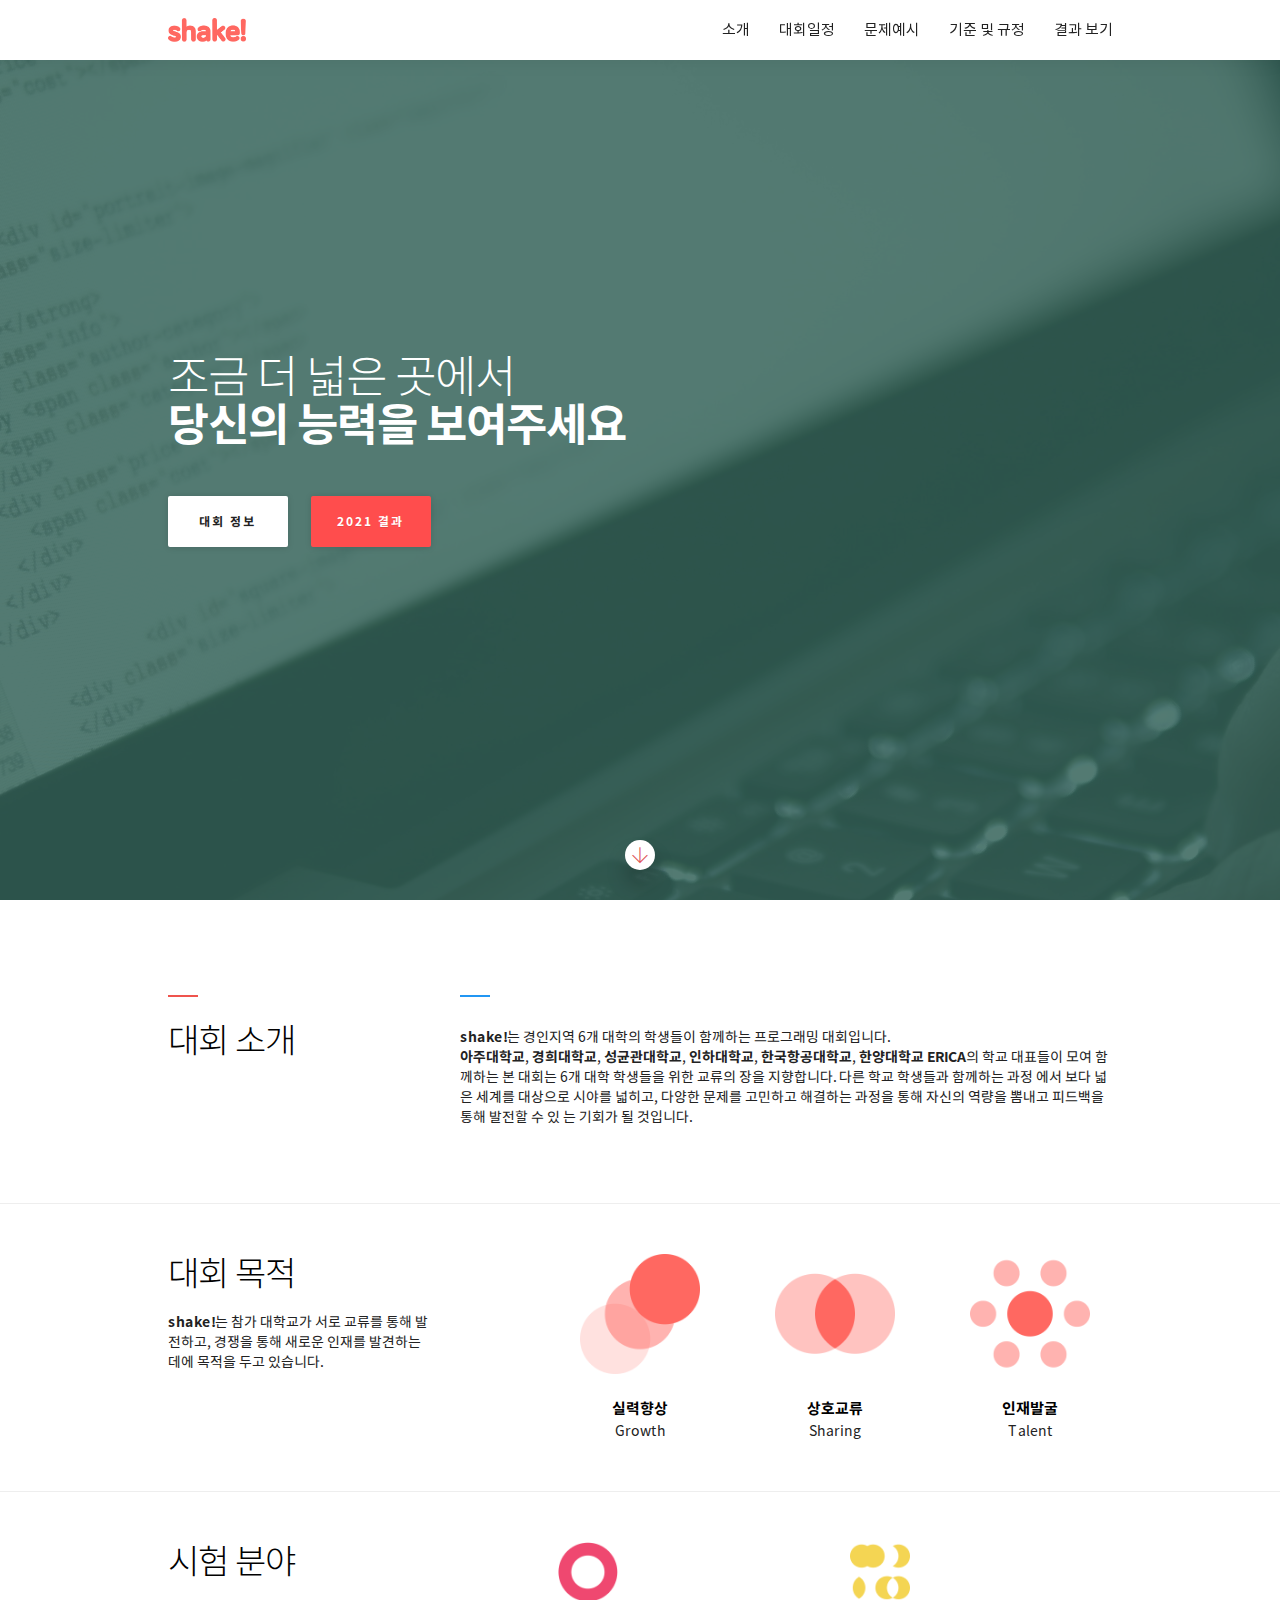
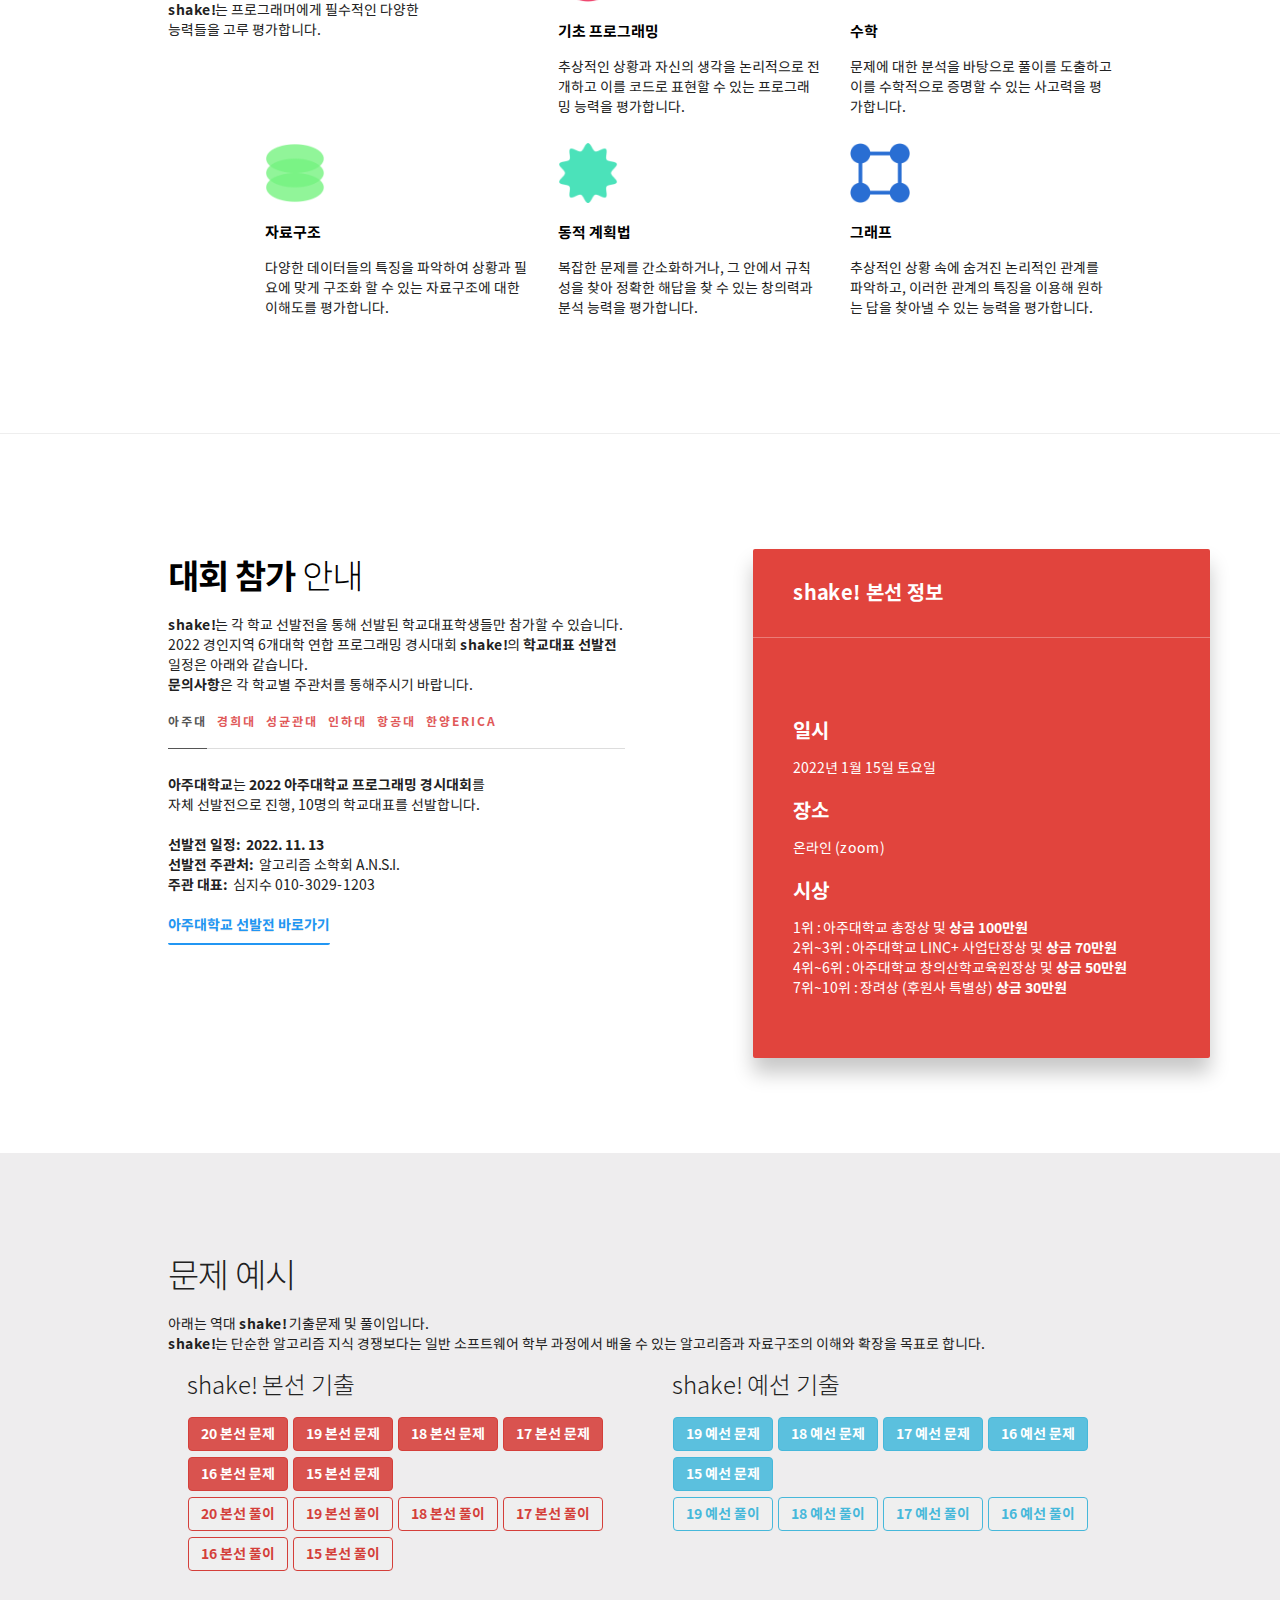
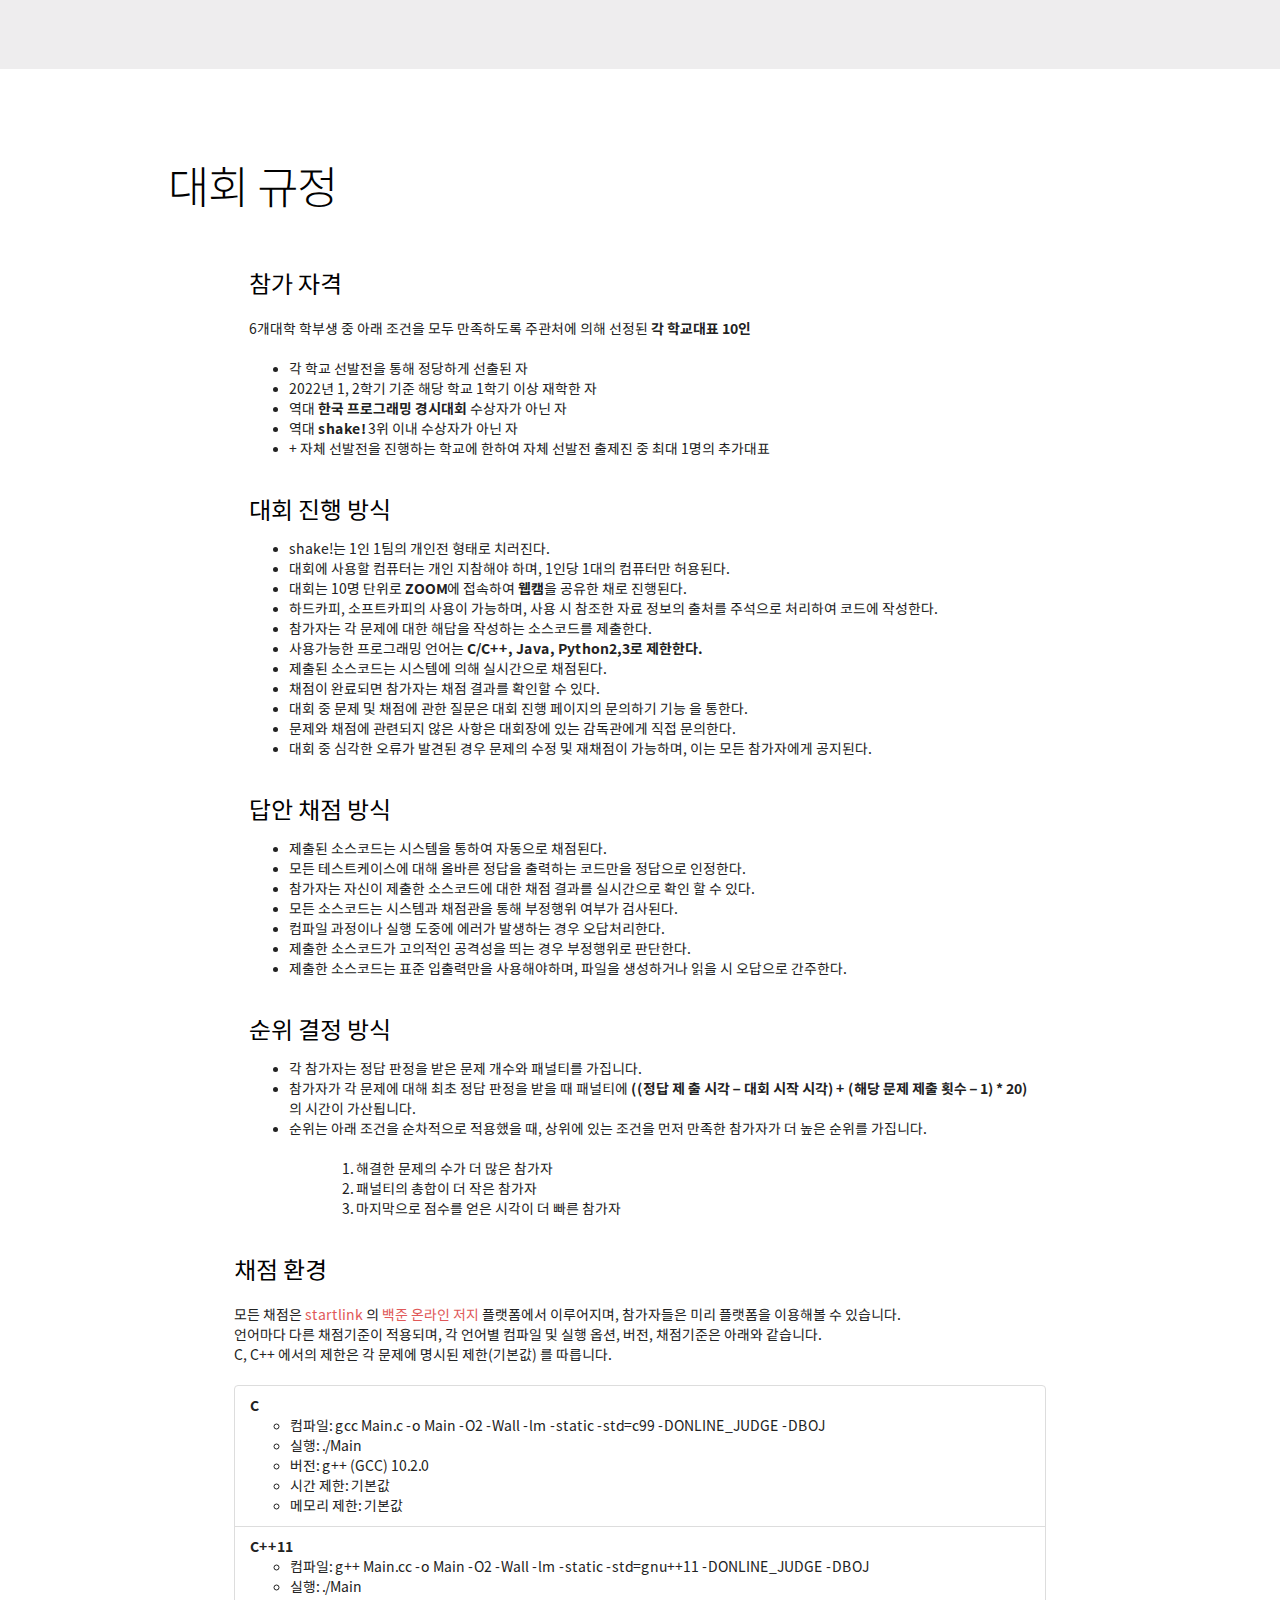
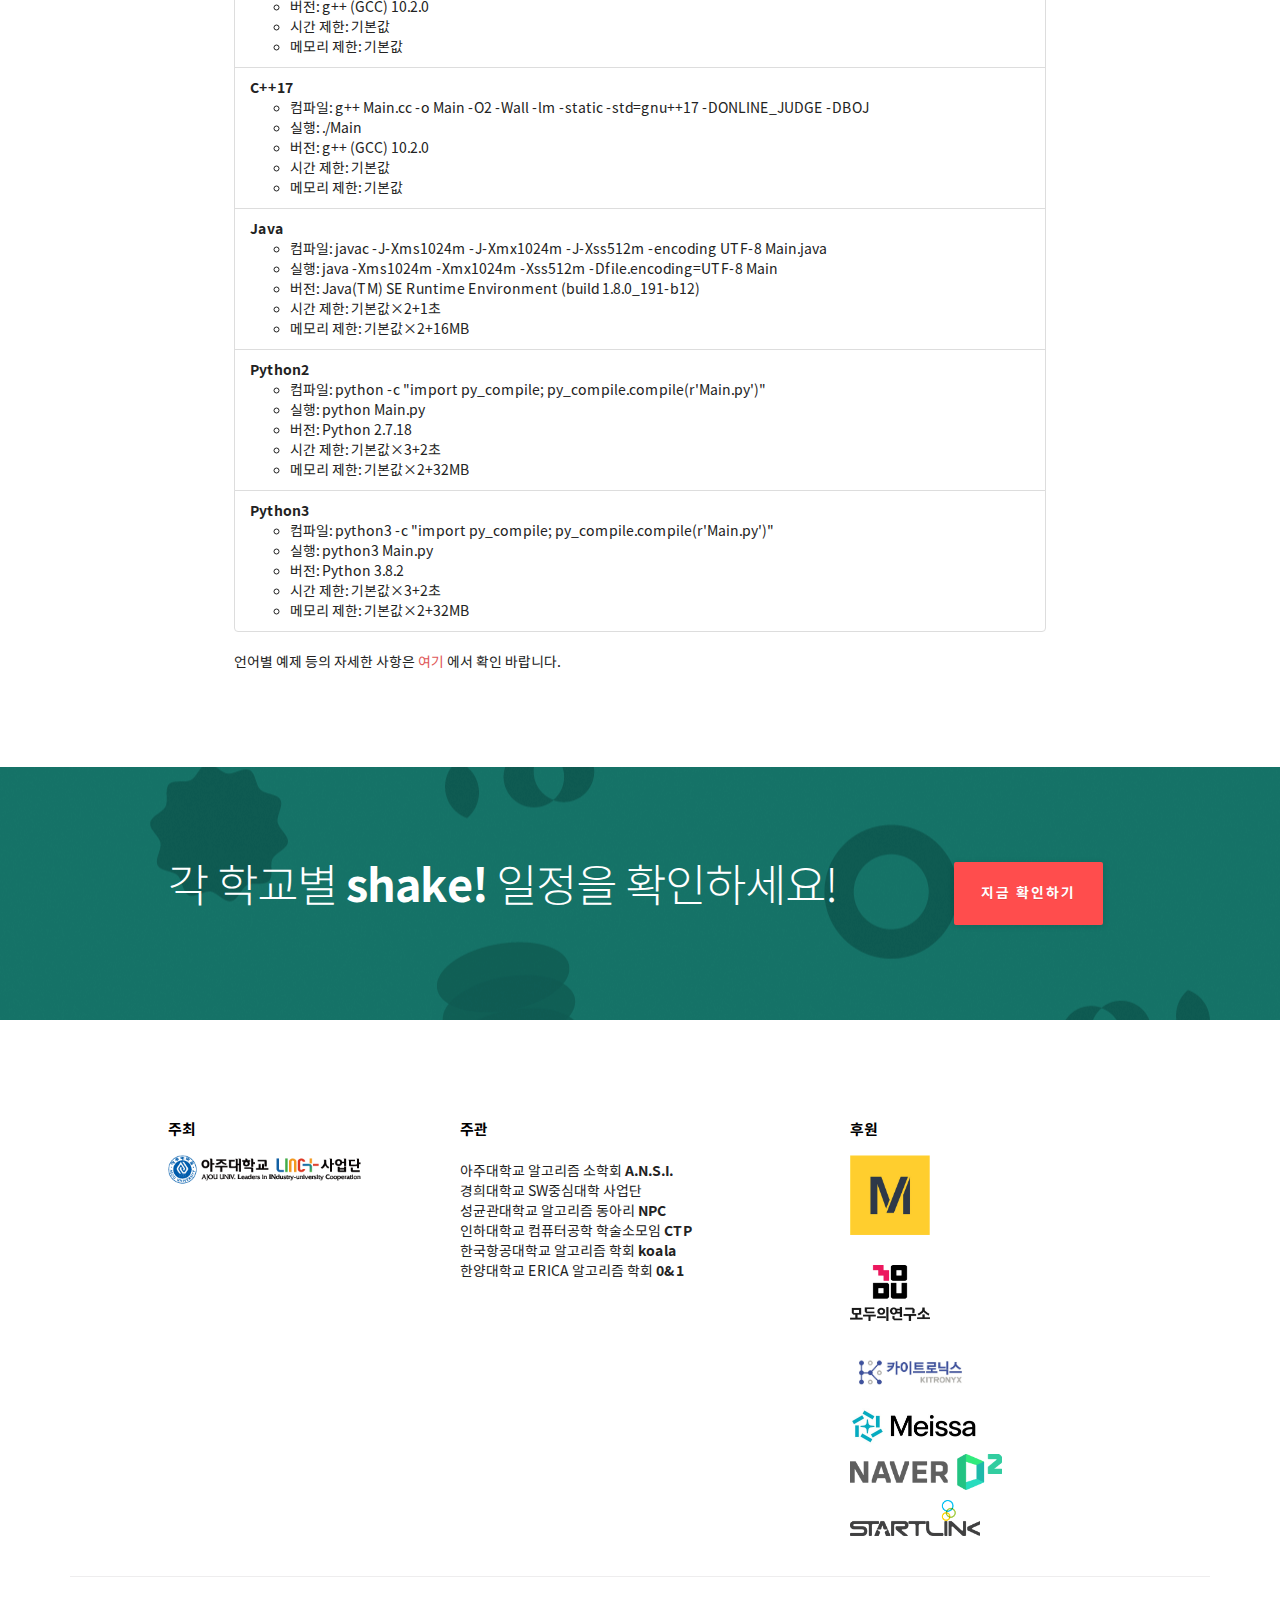
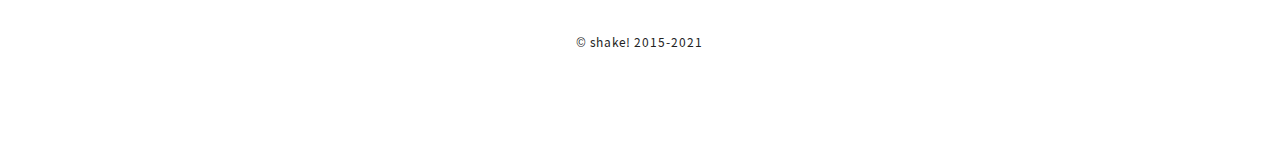
==== index.html @ c5d67911 "Updated" ====
<!--DOCTYPE html -->
<html>

<head>
    <!-- Meta, title, CSS, favicons, etc. -->
    <meta charset="utf-8">
    <meta name="viewport" content="width=device-width, initial-scale=1, maximum-scale=1, user-scalable=no">    
    <meta name="description" content="">
    <meta name="author" content="">

    <title>shake! 경인지역 6개대학 연합 프로그래밍 경시대회</title>

    <!-- Bootstr./static/ap core CSS -->
    <link href="./static/bootstrap/css/bootstrap.min.css" rel="stylesheet">

    <!-- Google Fonts -->
    <link href="https://fonts.googleapis.com/css?family=Roboto+Slab:400,100,300,700" rel="stylesheet" type="text/css">

    <!-- Icon Fonts -->
    <link href="./static/css/themify-icons.css" rel="stylesheet" type="text/css">

    <!-- Required CSS Files -->
    <link href="./static/css/animate.css" rel="stylesheet">
    <link href="./static/css/owl.carousel.css" rel="stylesheet">
    <link href="./static/css/style.css" rel="stylesheet">
    <!--[if lt IE 9]><script src="assets/js/ie8-responsive-file-warning.js"></script><![endif]-->

    <!-- HTML5 shim and Respond.js IE8 support of HTML5 elements and media queries -->
    <!--[if lt IE 9]>
          <script src="https://oss.maxcdn.com/libs/html5shiv/3.7.0/html5shiv.js"></script>
          <script src="https://oss.maxcdn.com/libs/respond.js/1.3.0/respond.min.js"></script>
        <![endif]-->

    <!-- Favicon -->
    <link rel="apple-touch-icon" sizes="57x57" href="./static/shake_Favicon.ico/apple-icon-57x57.png">
    <link rel="apple-touch-icon" sizes="60x60" href="./static/shake_Favicon.ico/apple-icon-60x60.png">
    <link rel="apple-touch-icon" sizes="72x72" href="./static/shake_Favicon.ico/apple-icon-72x72.png">
    <link rel="apple-touch-icon" sizes="76x76" href="./static/shake_Favicon.ico/apple-icon-76x76.png">
    <link rel="apple-touch-icon" sizes="114x114" href="./static/shake_Favicon.ico/apple-icon-114x114.png">
    <link rel="apple-touch-icon" sizes="120x120" href="./static/shake_Favicon.ico/apple-icon-120x120.png">
    <link rel="apple-touch-icon" sizes="144x144" href="./static/shake_Favicon.ico/apple-icon-144x144.png">
    <link rel="apple-touch-icon" sizes="152x152" href="./static/shake_Favicon.ico/apple-icon-152x152.png">
    <link rel="apple-touch-icon" sizes="180x180" href="./static/shake_Favicon.ico/apple-icon-180x180.png">
    <link rel="icon" type="image/png" sizes="192x192"  href="./static/shake_Favicon.ico/android-icon-192x192.png">
    <link rel="icon" type="image/png" sizes="32x32" href="./static/shake_Favicon.ico/favicon-32x32.png">
    <link rel="icon" type="image/png" sizes="96x96" href="./static/shake_Favicon.ico/favicon-96x96.png">
    <link rel="icon" type="image/png" sizes="16x16" href="./static/shake_Favicon.ico/favicon-16x16.png">
    <link rel="manifest" href="./static/shake_Favicon.ico/manifest.json">
    <meta name="msapplication-TileColor" content="#ffffff">
    <meta name="msapplication-TileImage" content="./static/shake_Favicon.ico/ms-icon-144x144.png">
    <meta name="theme-color" content="#ffffff"><link rel="shortcut icon" href="./static/shake_Favicon.ico/favicon.ico">

    <!-- Favicons -->

    <meta property="og:image" content="https://shake.codes/static/img/2020_og.jpg"/>
    <meta property="og:title" content="2021 경인지역 6개대학 연합 프로그래밍 경시대회 shake!"/>
    <meta property="og:url" content="https://shake.codes"/>
    <meta property="og:site_name" content="shake! 2021"/>
    <meta property="og:type" content="website"/>
    <meta property="og:description" content="아주대학교, 경희대학교, 성균관대학교, 인하대학교, 한국항공대학교, 한양대학교 ERICA의 학교 대표들이 모여 함께하는 교류의 장, 2021 shake!"/>

</head>

<body class="loaded">

    <div class="loader" style="opacity: 0; display: none;">
        <div class="animated rubberBand spinner"></div>
    </div>

    <!-- Layout Wrapper -->
    <div class="layout-wrapper page" id="page">

        <header id="header" class="section transparent white-header header active-section">
            <div class="container">
                <div class="row">
                    <div class="col-md-3 col-md-offset-1">
                        <div class="logo">
                            <a href="#videoback" title="">
                                <img src="./static/img/black-logo.png" class="black-logo standard-logo middle-content" alt="">
                                <img src="./static/img/white-logo.png" class="white-logo standard-logo middle-content" alt="">
                                <img src="./static/img/black-logo.png" class="black-logo retina-logo middle-content" alt="">
                                <img src="./static/img/white-logo.png" class="white-logo retina-logo middle-content" alt="">
                            </a>
                        </div>
                    </div>
                    <!-- /.col-->
                    <div class="col-md-7 menu-col text-right">
                        <div class="menu">
                            <ul class="list-inline">
                                <li><a href="#about">소개</a>
                                </li>
                                <li><a href="#apply">대회일정</a>
                                </li>
                                <li><a href="#example">문제예시</a>
                                </li>
                                <li><a href="#rule">기준 및 규정</a>
                                </li>
                                <li><a href="./results/2020/index.html">결과 보기</a>
                                </li>
                            </ul>
                        </div>
                    </div>
                    <!-- /.col-->
                    <div class="header-line">
                        <div class="line"></div>
                        <!--/.line-->
                    </div>
                    <!-- /.header-line -->
                    <div class="menu-toggle">
                        <i class="ti-menu"></i>
                    </div>
                </div>
            </div>
            <!-- /.container -->
        </header>
        <!-- /header -->
        <div id="videoback" style="position:absolute; height:100%; width:100%; opacity:0.5;"></div>
        <section class="big-hero section background-wrapper with-overlay black-overlay active-section" style="height:100%; background-color:rgba(35,230, 190,0.4); outline-offset: -3px;">
            <div class="container middle-content">
                <div class="row hidden-xs">
                    <div class="col-md-8 col-md-offset-1">
                        <div class="element">
                            <h1 class="lighter">조금 더 넓은 곳에서<br>
                            <strong>당신의 능력을 보여주세요</strong></h1>
                            
                            <div class="space"></div>
                            <p>
<!--                                 <a class="btn btn-punch btn-white hover-primary hover-colors btn-md" href="#apply" role="button">본선일정 안내</a>  -->
                                <a class="btn btn-punch btn-white hover-primary hover-colors btn-md" href="#about" role="button">대회 정보</a>
                                <a class="btn btn-punch btn-primary btn-md btn-darker" href="./results/2021/index.html" role="button">2021 결과</a>
                            </p>
                        </div>
                    </div>
                </div>
                <div class="row visible-xs text-center">
                    <h2 class="lighter">조금 더 넓은 곳에서<br>
                    <strong>당신의 능력을 보여주세요</strong></h2>
                    <div class="space"></div>
                        <p><a class="btn btn-punch btn-white hover-primary hover-colors btn-sm" href="#apply" role="button">본선일정 안내</a> <a class="btn btn-punch btn-primary btn-sm btn-darker" href="#about" role="button">더 보기</a>
                        </p>
                </div>
            </div>
            
            <a href="#about" title="" class="scroll-down"><i class="fa animated infinite bounce ti-arrow-down"></i></a>

        </section>
        <!-- /.section -->
        <section id="about" class="section active-section" style="outline-offset: -3px;">
            <div class="container">
                <div class="row">
                    <div class="col-md-3 col-md-offset-1">
                        <div class="heading-line big color-danger"></div>
                        <h2 class="lighter">대회 소개</h2>
                    </div>
                    <div class="col-md-7">
                        <div class="heading-line color-info big"></div>
                        <p>
                             <strong>shake!</strong>는 경인지역 6개 대학의 학생들이 함께하는 프로그래밍 대회입니다.</br>
                             <strong>아주대학교</strong>, <strong>경희대학교</strong>, <strong>성균관대학교</strong>, <strong>인하대학교</strong>, <strong>한국항공대학교</strong>, <strong>한양대학교 ERICA</strong>의 학교 대표들이 모여 함께하는 본 대회는 6개 대학 학생들을 위한 교류의 장을 지향합니다. 다른 학교 학생들과 함께하는 과정 에서 보다 넓은 세계를 대상으로 시야를 넓히고, 다양한 문제를 고민하고 해결하는 과정을 통해 자신의 역량을 뽐내고 피드백을 통해 발전할 수 있 는 기회가 될 것입니다.
                        </p>
                        <p>
                        
                        </p>
                    </div>
                    <!-- /.col -->
                </div>
                <!-- /.row -->
            </div>
            <!-- /.container -->
            <div class="space"></div>
            <hr>
            <div class="space"></div>
            <div class="container">
                <div class="row">
                    <div class="col-md-3 col-md-offset-1">
                        <h2 class="lighter no-padding-top">대회 목적</h2>
                        <p><strong>shake!</strong>는 참가 대학교가 서로 교류를 통해 발전하고, 경쟁을 통해 새로운 인재를 발견하는 데에 목적을 두고 있습니다.</p>
                    </div>
                    <div class="col-md-1"></div>
                    <!--/.col-->
                    <div class="col-md-2 text-center text-default">
                        <img src="./static/img/icon-goal-growth.png" class="goal">
                        <h5>실력향상</h5>Growth
                    </div>
                    <!--/.col-->
                    <div class="col-md-2 text-center text-default">
                        <img src="./static/img/icon-goal-sharing.png" class="goal">
                        <h5>상호교류</h5>Sharing
                    </div>
                    <!--/.col-->
                    <div class="col-md-2 text-center text-default">
                        <img src="./static/img/icon-goal-talent.png" class="goal">
                        <h5>인재발굴</h5>Talent
                    </div>
                    <!--/.col-->
                </div>
                <!-- /.row -->
            </div>
            <!-- /.container -->
            <div class="space"></div>
            <hr>
            <div class="space"></div>
            <div class="container">
                <div class="row">
                    <div class="col-md-3 col-md-offset-1">
                        <h2 class="lighter no-padding-top">시험 분야</h2>
                        <p><strong>shake!</strong>는 프로그래머에게 필수적인 다양한 능력들을 고루 평가합니다.</p>
                    </div>
                    <div class="col-md-1"></div>
                    <!--/.col-->
                    <div class="col-md-3">
                        <img src="./static/img/icon-category-basic.png" class="category">
                        <h5>기초 프로그래밍</h5>
                        <p class="no-padding-top">
                            추상적인 상황과 자신의 생각을 논리적으로 전개하고 이를 코드로 표현할 수 있는 프로그래밍 능력을 평가합니다.
                        </p>
                    </div>
                    <!--/.col-->
                    <div class="col-md-3">
                        <img src="./static/img/icon-category-math.png" class="category">
                        <h5>수학</h5>
                        <p class="no-padding-top">
                            문제에 대한 분석을 바탕으로 풀이를 도출하고 이를 수학적으로 증명할 수 있는 사고력을 평가합니다.
                        </p>
                    </div>
                    <!--/.col-->
                </div>
                <p></p>
                <div class="row">
                    <div class="col-md-1"></div>
                    <div class="col-md-3 col-md-offset-1">
                        <img src="./static/img/icon-category-datastructure.png" class="category">
                        <h5>자료구조</h5>
                        <p class="no-padding-top">
                            다양한 데이터들의 특징을 파악하여 상황과 필요에 맞게 구조화 할 수 있는 자료구조에 대한 이해도를 평가합니다.
                        </p>
                    </div>
                    <!--/.col-->
                    <div class="col-md-3">
                        <img src="./static/img/icon-category-dynamic.png" class="category">
                        <h5>동적 계획법</h5>
                        <p class="no-padding-top">
                            복잡한 문제를 간소화하거나, 그 안에서 규칙성을 찾아 정확한 해답을 찾 수 있는 창의력과 분석 능력을 평가합니다.
                        </p>
                    </div>
                    <!--/.col-->
                    <div class="col-md-3">
                        <img src="./static/img/icon-category-graph.png" class="category">
                        <h5>그래프</h5>
                        <p class="no-padding-top">
                            추상적인 상황 속에 숨겨진 논리적인 관계를 파악하고, 이러한 관계의 특징을 이용해 원하는 답을 찾아낼 수 있는 능력을 평가합니다.
                        </p>
                    </div>
                </div>
            </div>
        </section>
        <!-- /.section -->
        <hr>
        <section id="apply" class="section active-section">
            <div class="container">
                <div class="row">
                    <div class="col-md-5 col-md-offset-1">
                        <div>
                            <h2 class="lighter"><strong>대회 참가</strong> 안내</h2>
                            <p>
                                <strong>shake!</strong>는 각 학교 선발전을 통해 선발된 학교대표학생들만 참가할 수 있습니다.
                                2022 경인지역 6개대학 연합 프로그래밍 경시대회 <strong>shake!</strong>의 <strong>학교대표 선발전</strong> 일정은 아래와 같습니다.
                                <br><strong>문의사항</strong>은 각 학교별 주관처를 통해주시기 바랍니다.
                            </p>
                        </div>
                         <div role="tabpanel" class="tabs">

                            <ul class="nav nav-tabs" role="tablist">
                                <li role="presentation" class="active"><a href="#pre_ajou" aria-controls="pre_ajou" role="tab" data-toggle="tab" aria-expanded="true">아주대</a>
                                </li>
                                <li role="presentation" class=""><a href="#pre_khee" aria-controls="pre_khee" role="tab" data-toggle="tab" aria-expanded="false" onclick="return false;" >경희대</a>
                                </li>
                                <li role="presentation" class=""><a href="#pre_skku" aria-controls="pre_skku" role="tab" data-toggle="tab" aria-expanded="false">성균관대</a>
                                </li>
                                <li role="presentation" class=""><a href="#pre_inha" aria-controls="pre_inha" role="tab" data-toggle="tab" aria-expanded="false">인하대</a>
                                </li>
                                <li role="presentation" class=""><a href="#pre_krar" aria-controls="pre_krar" role="tab" data-toggle="tab" aria-expanded="false">항공대</a>
                                </li>
                                <li role="presentation" class=""><a href="#pre_hyer" aria-controls="pre_hyer" role="tab" data-toggle="tab" aria-expanded="false">한양ERICA</a>
                                </li>
                            </ul>

                            <div class="tab-content">
                                <div role="tabpanel" class="tab-pane active" id="pre_ajou">
                                    <p><strong>아주대학교</strong>는 <strong>2022 아주대학교 프로그래밍 경시대회</strong>를
                                        <br> 자체 선발전으로 진행, 10명의 학교대표를 선발합니다.
                                        <br>
                                        <br> <strong>선발전 일정:</strong>&nbsp;&nbsp;<strong>2022. 11. 13</strong>
                                        <br> <strong>선발전 주관처:</strong>&nbsp;&nbsp;알고리즘 소학회 A.N.S.I.
                                        <br> <strong>주관 대표:</strong>&nbsp;&nbsp;심지수 010-3029-1203</p>
                                    <a href="/apc" title="" class="btn btn-punch btn-info btn-link" target="_blank">아주대학교 선발전 바로가기</a>
                                </div>
                                <div role="tabpanel" class="tab-pane" id="pre_khee">
                                    <p><strong>경희대학교</strong>는 <strong>2021 경희대학교 봄 프로그래밍 경시대회</strong>를
                                        <br> 자체 선발전으로 진행, 10명의 학교대표를 선발합니다.
                                        <br>
                                        <br> <strong>선발전 일정:</strong>&nbsp;&nbsp;<strong>2021. 05. 15</strong>
                                        <br> <strong>선발전 주관처:</strong>&nbsp;&nbsp;경희대학교 SW 중심대학 사업단
                                        <br> <strong>주관 대표:</strong> 박민재 010-2351-7847&nbsp;&nbsp; </p>
                                    <!-- <a href="http://swedu.khu.ac.kr/board5/bbs/board.php?bo_table=06_01&wr_id=1218" title="" class="btn btn-punch btn-info btn-link" target="_blank">대회가 종료되었습니다</a> -->
                                </div>
                                <div role="tabpanel" class="tab-pane" id="pre_skku">
                                    <p><strong>성균관대학교</strong>는 <strong>2022 shake! 성균관대학교 선발전</strong>을 통해 10명의 학교대표를 선발합니다.
                                        <br>
                                        <br> <strong>선발전 일정:</strong>&nbsp;&nbsp;<strong>2022. 11. 13</strong>
                                        <br> <strong>선발전 주관처:</strong>&nbsp;&nbsp;알고리즘 동아리 NPC
                                        <br> <strong>주관 대표:</strong>&nbsp;&nbsp;안우솔 010-4261-0125</p>
                                    <!-- <a href="" title="" class="btn btn-punch btn-info btn-link" target="_blank">대회 신청이 마감되었습니다.</a> -->
                                </div>
                                <div role="tabpanel" class="tab-pane" id="pre_inha">
                                    <p><strong>인하대학교</strong>는 <strong>2021 인하대학교 프로그래밍 경시대회 IUPC</strong>를
                                        <br> 자체 선발전으로 진행, 9명의 학교대표를 선발합니다.
                                        <br> 2명의 선발전 출제진이 추가 학교대표로 선발됩니다.
                                        <br>
                                        <br> <strong>선발전 일정:</strong>&nbsp;&nbsp;<strong>2021. 10. 02</strong>
                                        <br> <strong>선발전 주관처:</strong>&nbsp;&nbsp;인하대학교 컴퓨터공학 학술소모임 CTP
                                        <br> <strong>주관 대표:</strong>&nbsp;&nbsp;주도현 010-5092-3475</p>
                                    <a href="https://forms.gle/ocgc83HFGwSo3Z126" title="" class="btn btn-punch btn-info btn-link" target="_blank">인하대학교 선발전 바로가기</a>
                                </div>
                                <div role="tabpanel" class="tab-pane" id="pre_hyer">
                                    <p><strong>한양대학교 ERICA</strong>는 <strong>ZOAC(Zero One Algorithm Contest 2021) 대회</strong>를
                                        <br> 자체 선발전으로 진행, 10명의 학교대표를 선발합니다.
                                        <br>
                                        <br> <strong>선발전 일정:</strong>&nbsp;&nbsp;<strong>2021. 12. 30</strong>
                                        <br> <strong>선발전 주관처:</strong>&nbsp;&nbsp;알고리즘 학회 0&1
                                        <br> <strong>주관 대표:</strong>&nbsp;&nbsp;윤병서 010-4532-2751</p>
                                    <!-- <a href="https://forms.gle/mLemgAgpaDoMqM456" title="" class="btn btn-punch btn-info btn-link" target="_blank">한양대학교 선발전 바로가기</a> -->
                                </div>
                                <div role="tabpanel" class="tab-pane" id="pre_krar">
                                    <p><strong>한국항공대학교</strong>는 <strong>2021 제 1회 한국항공대학교 프로그래밍 경시대회</strong>을 통해 10명의 학교대표를 선발합니다.
                                        <br>
                                        <br> <strong>선발전 일정:</strong>&nbsp;&nbsp;<strong>2021. 11. 06</strong>
                                        <br> <strong>선발전 주관처:</strong>&nbsp;&nbsp;항공대학교 소프트웨어학과, 알고리즘 학회 koala
                                        <br> <strong>주관 대표:</strong>&nbsp;&nbsp;천수환 010-7237-7616</p>
                                    <!-- <a href="" title="" class="btn btn-punch btn-info btn-link" target="_blank">대회 신청이 마감되었습니다.</a> -->
                                </div>
                            </div>
                        </div> 
                        <!-- /.row -->
                    </div>
                    <div class="col-md-1"></div>
                    <!-- /.col -->
                    <div class="col-md-5">
                        <div class="promo-block shadow-5">
                            <div class="pb-header info-background dark"><h4 class="text-white"><strong>shake! 본선 정보</strong></h4></div>
                            <div class="pb-content info-background dark clearfix">
                                <h4><strong>일시</strong></h4>
                                2022년 1월 15일 토요일<br>
                                <h4><strong>장소</strong></h4>
                                온라인 (zoom)<br>
                                <h4><strong>시상</strong></h4>
                                1위 : 아주대학교 총장상 및 <strong>상금 100만원</strong><br>
                                2위~3위 : 아주대학교 LINC+ 사업단장상 및 <strong>상금 70만원</strong><br>
                                4위~6위 : 아주대학교 창의산학교육원장상 및 <strong>상금 50만원</strong><br>
                                7위~10위 : 장려상 (후원사 특별상) <strong>상금 30만원</strong><br>
                            </div>
                        </div>
                    </div>
                    <!-- /.col -->
                </div>
                <!-- /.row -->
            </div>
            <!-- /.container -->
        </section>
        <!-- /.section -->
        <div id="example" class="section grey-background active-section" style="outline-offset: -3px;">
            <div class="container">
                <div class="row">
                    <div class="col-md-10 col-md-offset-1">
                        <h2 class="lighter">문제 예시</h2>
                        <div>
                            <p>
                                아래는 역대 <strong>shake!</strong> 기출문제 및 풀이입니다.
                                <br><strong>shake!</strong>는 단순한 알고리즘 지식 경쟁보다는 일반 소프트웨어 학부 과정에서 배울 수 있는 알고리즘과 자료구조의 이해와 확장을 목표로 합니다. 
                            </p>
                        </div>
                        <div class="row">
                            <div class="row" style="margin-left:2%">
                                <div class="col-md-6">
                                    <h3 class="lighter">shake! 본선 기출</h3>
                                    <a href="https://www.acmicpc.net/category/detail/2399"><button type="button" class="btn btn-danger btn-preprob"><strong>20 본선 문제</strong></button></a>
                                    <a href="https://www.acmicpc.net/category/detail/2041"><button type="button" class="btn btn-danger btn-preprob"><strong>19 본선 문제</strong></button></a>
                                    <a href="https://www.acmicpc.net/category/detail/1890"><button type="button" class="btn btn-danger btn-preprob"><strong>18 본선 문제</strong></button></a>
                                    <a href="https://www.acmicpc.net/category/detail/1817"><button type="button" class="btn btn-danger btn-preprob"><strong>17 본선 문제</strong></button></a>
                                    <a href="https://lavida.us/collection.php?col_id=4272"><button type="button" class="btn btn-danger btn-preprob"><strong>16 본선 문제</strong></button></a>
                                    <a href="https://lavida.us/collection.php?col_id=4269"><button type="button" class="btn btn-danger btn-preprob"><strong>15 본선 문제</strong></button></a>
                                    <br>
                                    <a href="https://drive.google.com/file/d/1MA4W5Jic9goqLtH6fjn0ymgNF8GydA_O/view?usp=sharing"><button type="button" class="btn btn-outline-danger btn-preprob"><strong>20 본선 풀이</strong></button></a>
                                    <a href="https://drive.google.com/file/d/1mQoEx-oJPZu4Yg9buMWV4pHCBUvwtHsi/view?usp=sharing"><button type="button" class="btn btn-outline-danger btn-preprob"><strong>19 본선 풀이</strong></button></a>
                                    <a href="https://drive.google.com/open?id=1YVe7fMOU2owT6GJmf9nJCnN8QqfQ5rEW"><button type="button" class="btn btn-outline-danger btn-preprob"><strong>18 본선 풀이</strong></button></a>
                                    <a href="https://goo.gl/dZgNyv"><button type="button" class="btn btn-outline-danger btn-preprob"><strong>17 본선 풀이</strong></button></a>
                                    <a href="https://goo.gl/8L6D7Y"><button type="button" class="btn btn-outline-danger btn-preprob"><strong>16 본선 풀이</strong></button></a>
                                    <a href="https://www.slideshare.net/SunyoungKim14/shake-51210148?qid=85606e9b-edbe-42ca-a92a-ae67a54ed0c7&v=&b=&from_search=4"><button type="button" class="btn btn-outline-danger btn-preprob"><strong>15 본선 풀이</strong></button></a>
                                </div>
                                <div class="col-md-6">
                                    <h3 class="lighter">shake! 예선 기출</h3>
                                    <a href="https://www.acmicpc.net/category/detail/2035"><button type="button" class="btn btn-info btn-preprob"><strong>19 예선 문제</strong></button></a>
                                    <a href="https://www.acmicpc.net/category/detail/1879"><button type="button" class="btn btn-info btn-preprob"><strong>18 예선 문제</strong></button></a>
                                    <a href="https://www.acmicpc.net/category/detail/1815"><button type="button" class="btn btn-info btn-preprob"><strong>17 예선 문제</strong></button></a>
                                    <a href="https://lavida.us/collection.php?col_id=4271"><button type="button" class="btn btn-info btn-preprob"><strong>16 예선 문제</strong></button></a>
                                    <a href="https://lavida.us/collection.php?col_id=4268"><button type="button" class="btn btn-info btn-preprob"><strong>15 예선 문제</strong></button></a>
                                    <br>
                                    <a href="https://drive.google.com/file/d/11XBL2Ydg8-mMJ_Ljd6TokDgOIM-D-hDV/view?usp=sharing"><button type="button" class="btn btn-outline-info btn-preprob"><strong>19 예선 풀이</strong></button></a>
                                    <a href="https://drive.google.com/open?id=17cVX5SUrFo3E4cv2giU267shNvOsamqj"><button type="button" class="btn btn-outline-info btn-preprob"><strong>18 예선 풀이</strong></button></a>
                                    <a href="https://goo.gl/SkMwzQ"><button type="button" class="btn btn-outline-info btn-preprob"><strong>17 예선 풀이</strong></button></a>
                                    <a href="https://goo.gl/LnMYQp"><button type="button" class="btn btn-outline-info btn-preprob"><strong>16 예선 풀이</strong></button></a>
                                </div>
                            </div>
                        </div>
                        <!-- /.row -->
                    </div>
                </div>
            </div>
            <!--/.container-->
        </div>
        <!--/.section-->
        <div id="rule" class="section  active-section" style="outline-offset: -3px;">
            <div class="container">
                <div class="row">
                    <div class="col-md-10 col-md-offset-1">
                        <h1 class="lighter">대회 규정</h1>
                        <span class="space"></span>
                        <div class="row">
                            <div class="col-md-10 col-md-offset-1">
                                <h3>참가 자격</h3>
                                <p>
                                    6개대학 학부생 중 아래 조건을 모두 만족하도록 주관처에 의해 선정된 <strong>각 학교대표 10인</strong>
                                </p>
                                <ul>
                                    <li>각 학교 선발전을 통해 정당하게 선출된 자</li>
                                    <li>2022년 1, 2학기 기준 해당 학교 1학기 이상 재학한 자</li>
                                    <li>역대 <strong>한국 프로그래밍 경시대회</strong> 수상자가 아닌 자</li>
                                    <li>역대 <strong>shake!</strong> 3위 이내 수상자가 아닌 자</li>
                                    <li>+ 자체 선발전을 진행하는 학교에 한하여 자체 선발전 출제진 중 최대 1명의 추가대표</li>
                                </ul>
                                <h3>대회 진행 방식</h3>
                                <ul>
                                    <li><string>shake!</string>는 1인 1팀의 개인전 형태로 치러진다.</li>
                                    <li>대회에 사용할 컴퓨터는 개인 지참해야 하며, 1인당 1대의 컴퓨터만 허용된다.</li>
                                    <li>대회는 10명 단위로 <strong>ZOOM</strong>에 접속하여 <strong>웹캠</strong>을 공유한 채로 진행된다.</li>
                                    <li>하드카피, 소프트카피의 사용이 가능하며, 사용 시 참조한 자료 정보의 출처를 주석으로 처리하여 코드에 작성한다.</li>
                                    <li>참가자는 각 문제에 대한 해답을 작성하는 소스코드를 제출한다.</li>
                                    <li>사용가능한 프로그래밍 언어는 <strong>C/C++, Java, Python2,3로 제한한다.</strong></li>
                                    <li>제출된 소스코드는 시스템에 의해 실시간으로 채점된다.</li>
                                    <li>채점이 완료되면 참가자는 채점 결과를 확인할 수 있다.</li>
                                    <li>대회 중 문제 및 채점에 관한 질문은 대회 진행 페이지의 문의하기 기능 을 통한다.</li>
                                    <li>문제와 채점에 관련되지 않은 사항은 대회장에 있는 감독관에게 직접 문의한다.</li>
                                    <li>대회 중 심각한 오류가 발견된 경우 문제의 수정 및 재채점이 가능하며, 이는 모든 참가자에게 공지된다.</li>
                                </ul>
                                <h3>답안 채점 방식</h3>
                                <ul>
                                    <li>제출된 소스코드는 시스템을 통하여 자동으로 채점된다.</li>
                                    <li>모든 테스트케이스에 대해 올바른 정답을 출력하는 코드만을 정답으로 인정한다.</li>
                                    <li>참가자는 자신이 제출한 소스코드에 대한 채점 결과를 실시간으로 확인 할 수 있다.</li>
                                    <li>모든 소스코드는 시스템과 채점관을 통해 부정행위 여부가 검사된다.</li>
                                    <li>컴파일 과정이나 실행 도중에 에러가 발생하는 경우 오답처리한다.</li>
                                    <li>제출한 소스코드가 고의적인 공격성을 띄는 경우 부정행위로 판단한다.</li>
                                    <li>제출한 소스코드는 표준 입출력만을 사용해야하며, 파일을 생성하거나 읽을 시 오답으로 간주한다.</li>
                                </ul>
                                <h3>순위 결정 방식</h3>
                                <ul>
                                    <li>각 참가자는 정답 판정을 받은 문제 개수와 패널티를 가집니다.</li>
                                    <li>참가자가 각 문제에 대해 최초 정답 판정을 받을 때 패널티에 <strong>((정답 제 출 시각 – 대회 시작 시각) + (해당 문제 제출 횟수 – 1) * 20)</strong>의 시간이 가산됩니다.</li>
                                    <li>순위는 아래 조건을 순차적으로 적용했을 때, 상위에 있는 조건을 먼저 만족한 참가자가 더 높은 순위를 가집니다.</li>
                                </ul>
                                <div class="row">
                                    <div class="col-md-10 col-md-offset-1">
                                        <ol>
                                            <li>해결한 문제의 수가 더 많은 참가자</li>
                                            <li>패널티의 총합이 더 작은 참가자</li>
                                            <li>마지막으로 점수를 얻은 시각이 더 빠른 참가자</li>
                                        </ol>
                                    </div>
                                </div>
                                <ul></ul>

                                <div class="row">
                                    <h3>채점 환경</h3>
                                    <p>
                                        모든 채점은 <a href="https://startlink.io/">startlink</a> 의 <a href="https://www.acmicpc.net">백준 온라인 저지</a> 플랫폼에서 이루어지며, 참가자들은 미리 플랫폼을 이용해볼 수 있습니다.<br>
                                        언어마다 다른 채점기준이 적용되며, 각 언어별 컴파일 및 실행 옵션, 버전, 채점기준은 아래와 같습니다.<br>
                                        C, C++ 에서의 제한은 각 문제에 명시된 제한(기본값) 를 따릅니다.
                                    </p>
                                    <ul class="list-group">
                                        <li class="list-group-item">
                                            <strong>C</strong>
                                            <ul>
                                                <li>컴파일: gcc Main.c -o Main -O2 -Wall -lm -static -std=c99 -DONLINE_JUDGE -DBOJ</li>
                                                <li>실행: ./Main</li>
                                                <li>버전: g++ (GCC) 10.2.0</li>
                                                <li>시간 제한: 기본값</li>
                                                <li>메모리 제한: 기본값</li>
                                            </ul>
                                        </li>
                                        <li class="list-group-item">
                                            <strong>C++11</strong>
                                            <ul>
                                                <li>컴파일: g++ Main.cc -o Main -O2 -Wall -lm -static -std=gnu++11 -DONLINE_JUDGE -DBOJ</li>
                                                <li>실행: ./Main</li>
                                                <li>버전: g++ (GCC) 10.2.0</li>
                                                <li>시간 제한: 기본값</li>
                                                <li>메모리 제한: 기본값</li>
                                            </ul>
                                        </li>
                                        <li class="list-group-item">
                                            <strong>C++17</strong>
                                            <ul>
                                                <li>컴파일: g++ Main.cc -o Main -O2 -Wall -lm -static -std=gnu++17 -DONLINE_JUDGE -DBOJ</li>
                                                <li>실행: ./Main</li>
                                                <li>버전: g++ (GCC) 10.2.0</li>
                                                <li>시간 제한: 기본값</li>
                                                <li>메모리 제한: 기본값</li>
                                            </ul>
                                        </li>
                                        <li class="list-group-item">
                                            <strong>Java</strong>
                                            <ul>
                                                <li>컴파일: javac -J-Xms1024m -J-Xmx1024m -J-Xss512m -encoding UTF-8 Main.java</li>
                                                <li>실행: java -Xms1024m -Xmx1024m -Xss512m -Dfile.encoding=UTF-8 Main</li>
                                                <li>버전: Java(TM) SE Runtime Environment (build 1.8.0_191-b12)</li>
                                                <li>시간 제한: 기본값×2+1초</li>
                                                <li>메모리 제한: 기본값×2+16MB</li>
                                            </ul>
                                        </li>
                                        <li class="list-group-item">
                                            <strong>Python2</strong>
                                            <ul>
                                                <li>컴파일: python -c "import py_compile; py_compile.compile(r'Main.py')"</li>
                                                <li>실행: python Main.py</li>
                                                <li>버전: Python 2.7.18</li>
                                                <li>시간 제한: 기본값×3+2초</li>
                                                <li>메모리 제한: 기본값×2+32MB</li>
                                            </ul>
                                        </li>
                                        <li class="list-group-item">
                                            <strong>Python3</strong>
                                            <ul>
                                                <li>컴파일: python3 -c "import py_compile; py_compile.compile(r'Main.py')"</li>
                                                <li>실행: python3 Main.py</li>
                                                <li>버전: Python 3.8.2</li>
                                                <li>시간 제한: 기본값×3+2초</li>
                                                <li>메모리 제한: 기본값×2+32MB</li>
                                            </ul>
                                        </li>
                                    </ul>
                                    언어별 예제 등의 자세한 사항은 <a href="https://www.acmicpc.net/help/language">여기</a> 에서 확인 바랍니다.
                                    <ul></ul>
                                </div>
                            </div>
                        </div>
                    </div>
                    <!--/.col-->
                </div>
                <!--/.row-->
            </div>
            <!--/.container-->
        </div>
        <!--/.section-->
        <!-- /.section -->
        <section class="section background-image parallax-background active-section" data-stellar-background-ratio="0.5" style="background-image: url(./static/img/bg-parallax.png); background-position: 50%; background-repeat: initial initial;">
            <div class="container">
                <div class="row">
                    <div class="col-md-10 col-md-offset-1 hidden-xs text-center clearfix">
                        <h1 class="pull-left no-margin-bottom lighter text-white">각 학교별 <strong>shake!</strong> 일정을 확인하세요!</h1>
                        <a href="#apply" title="" class="btn btn-punch btn-primary btn-lg btn-darker pull-right">지금 확인하기</a>
                    </div>
                    <div class="col-md-12 visible-xs text-center clearfix">
                        <h2 class="lighter text-white"> 각 학교별 <strong>shake!</strong><br> 일정을 확인하세요!</h2><br>
                        <a href="#apply" title="" class="btn btn-punch btn-white hover-primary hover-colors btn-md">지금 확인하기</a>
                    </div>
                    <!-- /.col -->
                </div>
                <!-- /.row -->
            </div>
            <!-- /.container -->
        </section>
        <!-- /.section -->
        <div class="section active-section">
            <div class="container">
                <div class="row">
                    <div class="col-md-3 col-md-offset-1">
                        <div class="row">
                            <div class="col-md-10">
                                <h5 class="uppercase-text"><strong>주최</strong></h5>
                                <a href="http://linc.ajou.ac.kr" target="_blank"> <img src="./static/img/company-linc.gif" style="width:200px; height:auto;" class="company"> </a>
                            </div>
                            <div class="col-md-2"></div>
                        </div>
                    </div>
                    <!--/.col-->
                    <div class="col-md-4">
                        <h5 class="uppercase-text"><strong>주관</strong></h5>
                        <p>아주대학교 알고리즘 소학회 <strong>A.N.S.I.</strong>
                        <br>경희대학교 SW중심대학 사업단
                        <br>성균관대학교 알고리즘 동아리 <strong>NPC</strong>
                        <br>인하대학교 컴퓨터공학 학술소모임 <strong>CTP</strong>
                        <br>한국항공대학교 알고리즘 학회 <strong>koala</strong>
                        <br>한양대학교 ERICA 알고리즘 학회 <strong>0&1</strong>
                        </p>
                    </div>
                    <!--/.col-->
                    <div class="col-md-3">
                        <h5 class="uppercase-text"><strong>후원</strong></h5>
                        <a href="https://www.modusign.co.kr/" target="_blank"><img src="./static/img/MODUSIGN.jpg" class="company" style = "width:80px; height : auto;" > </a><br><br>
                        <a href="https://modulabs.co.kr/" target="_blank"><img src="./static/img/MODULAB.png" class="company" style = "width:80px; height : auto;"> </a><br>
                        <a href="https://www.kitronyx.co.kr/" target="_blank"><img src="./static/img/Kitronyx.jpg" class="company" style = "width:120px; height : auto;"> </a><br>
                        <a href="https://www.meissa.ai/ko/" target="_blank"><img src="./static/img/Meissa_Logo.jpg" class="company"> </a>
                        <a href="https://d2.naver.com/home" target="_blank"><img src="./static/img/NAVER D2 LOGO.png" class="company"> </a>
                        <a href="https://startlink.io/" target="_blank"><img src="./static/img/company-startlink.png" class="company"> </a>
                    </div>
                    <!--/.col-->
                    <div class="col-md-12">
                        <div class="divider"></div>
                    </div>
                    <!--/.col-->

                </div>
                <div class="row">
                    <div class="col-md-8 col-md-offset-2 text-center">
                        <ul class="list-inline social-links"></ul>

                        <p class="letter-spacing small-text">
<!--
                            developed by <a href="mailto:waps12b@naver.com">waps12b</a><br>
                            designed by <a href="http://gar.am">garam</a><br>
-->
                            © shake! 2015-2021
                        </p>
                    </div>
                    <!--/.col-->
                </div>
                <!--/.row-->
            </div>
            <!--/.container-->
        </div>
        <!--/.section-->
    </div>
    <!-- /.layout-wrapper -->

    <!-- Placed at the end of the document so the pages load faster -->
    <script src="./static/js/jquery-1.10.2.min.js"></script>
    <script src="./static/bootstrap/js/bootstrap.min.js"></script>
    <script src="./static/js/jquery.flexslider-min.js"></script>
    <script src="./static/js/waypoints.min.js"></script>
    <script src="./static/js/stellar.js"></script>
    <script src="./static/js/jquery.localscroll.min.js"></script>
    <script src="./static/js/jquery.scrollto.min.js"></script>
    <script src="./static/js/validator.min.js"></script>
    <script src="./static/js/jquery.form.min.js"></script>
    <script src="./static/js/isotope.pkgd.min.js"></script>
    <script src="./static/js/jquery.videoBG.js"></script>
    <script src="./static/js/scripts.js"></script>
    <script>
        $(document).ready(function () {
            $('#videoback').videoBG({
                mp4: './static/img/bg-main.mp4',
                ogv: './static/img/bg-main.ogv',
                webm: './static/img/bg-main.webm',
                poster: './static/img/bg-main.png',
                scale: true,
                zIndex: 0,
                opacity: 1
            });

        })
    </script>
</body>
<!-- <script>
  (function(i,s,o,g,r,a,m){i['GoogleAnalyticsObject']=r;i[r]=i[r]||function(){
  (i[r].q=i[r].q||[]).push(arguments)},i[r].l=1*new Date();a=s.createElement(o),
  m=s.getElementsByTagName(o)[0];a.async=1;a.src=g;m.parentNode.insertBefore(a,m)
  })(window,document,'script','//www.google-analytics.com/analytics.js','ga');

  ga('create', 'UA-62803964-1', 'auto');
  ga('send', 'pageview');

</script> -->

<!-- <script> 
var $buoop = {vs:{i:9,f:15,o:12.1,s:5.1},c:2}; 
function $buo_f(){ 
 var e = document.createElement("script"); 
 e.src = "//browser-update.org/update.js"; 
 document.body.appendChild(e);
};
try {document.addEventListener("DOMContentLoaded", $buo_f,false)}
catch(e){window.attachEvent("onload", $buo_f)}
</script>  -->
</html>
---- static/css/themify-icons.css ----
@font-face {
	font-family: 'themify';
	src:url('../fonts/themify.eot?-fvbane');
	src:url('../fonts/themify.eot?#iefix-fvbane') format('embedded-opentype'),
		url('../fonts/themify.woff?-fvbane') format('woff'),
		url('../fonts/themify.ttf?-fvbane') format('truetype'),
		url('../fonts/themify.svg?-fvbane#themify') format('svg');
	font-weight: normal;
	font-style: normal;
}

[class^="ti-"], [class*=" ti-"] {
	font-family: 'themify';
	speak: none;
	font-style: normal;
	font-weight: normal;
	font-variant: normal;
	text-transform: none;
	line-height: 1;

	/* Better Font Rendering =========== */
	-webkit-font-smoothing: antialiased;
	-moz-osx-font-smoothing: grayscale;
}

.ti-wand:before {
	content: "\e600";
}
.ti-volume:before {
	content: "\e601";
}
.ti-user:before {
	content: "\e602";
}
.ti-unlock:before {
	content: "\e603";
}
.ti-unlink:before {
	content: "\e604";
}
.ti-trash:before {
	content: "\e605";
}
.ti-thought:before {
	content: "\e606";
}
.ti-target:before {
	content: "\e607";
}
.ti-tag:before {
	content: "\e608";
}
.ti-tablet:before {
	content: "\e609";
}
.ti-star:before {
	content: "\e60a";
}
.ti-spray:before {
	content: "\e60b";
}
.ti-signal:before {
	content: "\e60c";
}
.ti-shopping-cart:before {
	content: "\e60d";
}
.ti-shopping-cart-full:before {
	content: "\e60e";
}
.ti-settings:before {
	content: "\e60f";
}
.ti-search:before {
	content: "\e610";
}
.ti-zoom-in:before {
	content: "\e611";
}
.ti-zoom-out:before {
	content: "\e612";
}
.ti-cut:before {
	content: "\e613";
}
.ti-ruler:before {
	content: "\e614";
}
.ti-ruler-pencil:before {
	content: "\e615";
}
.ti-ruler-alt:before {
	content: "\e616";
}
.ti-bookmark:before {
	content: "\e617";
}
.ti-bookmark-alt:before {
	content: "\e618";
}
.ti-reload:before {
	content: "\e619";
}
.ti-plus:before {
	content: "\e61a";
}
.ti-pin:before {
	content: "\e61b";
}
.ti-pencil:before {
	content: "\e61c";
}
.ti-pencil-alt:before {
	content: "\e61d";
}
.ti-paint-roller:before {
	content: "\e61e";
}
.ti-paint-bucket:before {
	content: "\e61f";
}
.ti-na:before {
	content: "\e620";
}
.ti-mobile:before {
	content: "\e621";
}
.ti-minus:before {
	content: "\e622";
}
.ti-medall:before {
	content: "\e623";
}
.ti-medall-alt:before {
	content: "\e624";
}
.ti-marker:before {
	content: "\e625";
}
.ti-marker-alt:before {
	content: "\e626";
}
.ti-arrow-up:before {
	content: "\e627";
}
.ti-arrow-right:before {
	content: "\e628";
}
.ti-arrow-left:before {
	content: "\e629";
}
.ti-arrow-down:before {
	content: "\e62a";
}
.ti-lock:before {
	content: "\e62b";
}
.ti-location-arrow:before {
	content: "\e62c";
}
.ti-link:before {
	content: "\e62d";
}
.ti-layout:before {
	content: "\e62e";
}
.ti-layers:before {
	content: "\e62f";
}
.ti-layers-alt:before {
	content: "\e630";
}
.ti-key:before {
	content: "\e631";
}
.ti-import:before {
	content: "\e632";
}
.ti-image:before {
	content: "\e633";
}
.ti-heart:before {
	content: "\e634";
}
.ti-heart-broken:before {
	content: "\e635";
}
.ti-hand-stop:before {
	content: "\e636";
}
.ti-hand-open:before {
	content: "\e637";
}
.ti-hand-drag:before {
	content: "\e638";
}
.ti-folder:before {
	content: "\e639";
}
.ti-flag:before {
	content: "\e63a";
}
.ti-flag-alt:before {
	content: "\e63b";
}
.ti-flag-alt-2:before {
	content: "\e63c";
}
.ti-eye:before {
	content: "\e63d";
}
.ti-export:before {
	content: "\e63e";
}
.ti-exchange-vertical:before {
	content: "\e63f";
}
.ti-desktop:before {
	content: "\e640";
}
.ti-cup:before {
	content: "\e641";
}
.ti-crown:before {
	content: "\e642";
}
.ti-comments:before {
	content: "\e643";
}
.ti-comment:before {
	content: "\e644";
}
.ti-comment-alt:before {
	content: "\e645";
}
.ti-close:before {
	content: "\e646";
}
.ti-clip:before {
	content: "\e647";
}
.ti-angle-up:before {
	content: "\e648";
}
.ti-angle-right:before {
	content: "\e649";
}
.ti-angle-left:before {
	content: "\e64a";
}
.ti-angle-down:before {
	content: "\e64b";
}
.ti-check:before {
	content: "\e64c";
}
.ti-check-box:before {
	content: "\e64d";
}
.ti-camera:before {
	content: "\e64e";
}
.ti-announcement:before {
	content: "\e64f";
}
.ti-brush:before {
	content: "\e650";
}
.ti-briefcase:before {
	content: "\e651";
}
.ti-bolt:before {
	content: "\e652";
}
.ti-bolt-alt:before {
	content: "\e653";
}
.ti-blackboard:before {
	content: "\e654";
}
.ti-bag:before {
	content: "\e655";
}
.ti-move:before {
	content: "\e656";
}
.ti-arrows-vertical:before {
	content: "\e657";
}
.ti-arrows-horizontal:before {
	content: "\e658";
}
.ti-fullscreen:before {
	content: "\e659";
}
.ti-arrow-top-right:before {
	content: "\e65a";
}
.ti-arrow-top-left:before {
	content: "\e65b";
}
.ti-arrow-circle-up:before {
	content: "\e65c";
}
.ti-arrow-circle-right:before {
	content: "\e65d";
}
.ti-arrow-circle-left:before {
	content: "\e65e";
}
.ti-arrow-circle-down:before {
	content: "\e65f";
}
.ti-angle-double-up:before {
	content: "\e660";
}
.ti-angle-double-right:before {
	content: "\e661";
}
.ti-angle-double-left:before {
	content: "\e662";
}
.ti-angle-double-down:before {
	content: "\e663";
}
.ti-zip:before {
	content: "\e664";
}
.ti-world:before {
	content: "\e665";
}
.ti-wheelchair:before {
	content: "\e666";
}
.ti-view-list:before {
	content: "\e667";
}
.ti-view-list-alt:before {
	content: "\e668";
}
.ti-view-grid:before {
	content: "\e669";
}
.ti-uppercase:before {
	content: "\e66a";
}
.ti-upload:before {
	content: "\e66b";
}
.ti-underline:before {
	content: "\e66c";
}
.ti-truck:before {
	content: "\e66d";
}
.ti-timer:before {
	content: "\e66e";
}
.ti-ticket:before {
	content: "\e66f";
}
.ti-thumb-up:before {
	content: "\e670";
}
.ti-thumb-down:before {
	content: "\e671";
}
.ti-text:before {
	content: "\e672";
}
.ti-stats-up:before {
	content: "\e673";
}
.ti-stats-down:before {
	content: "\e674";
}
.ti-split-v:before {
	content: "\e675";
}
.ti-split-h:before {
	content: "\e676";
}
.ti-smallcap:before {
	content: "\e677";
}
.ti-shine:before {
	content: "\e678";
}
.ti-shift-right:before {
	content: "\e679";
}
.ti-shift-left:before {
	content: "\e67a";
}
.ti-shield:before {
	content: "\e67b";
}
.ti-notepad:before {
	content: "\e67c";
}
.ti-server:before {
	content: "\e67d";
}
.ti-quote-right:before {
	content: "\e67e";
}
.ti-quote-left:before {
	content: "\e67f";
}
.ti-pulse:before {
	content: "\e680";
}
.ti-printer:before {
	content: "\e681";
}
.ti-power-off:before {
	content: "\e682";
}
.ti-plug:before {
	content: "\e683";
}
.ti-pie-chart:before {
	content: "\e684";
}
.ti-paragraph:before {
	content: "\e685";
}
.ti-panel:before {
	content: "\e686";
}
.ti-package:before {
	content: "\e687";
}
.ti-music:before {
	content: "\e688";
}
.ti-music-alt:before {
	content: "\e689";
}
.ti-mouse:before {
	content: "\e68a";
}
.ti-mouse-alt:before {
	content: "\e68b";
}
.ti-money:before {
	content: "\e68c";
}
.ti-microphone:before {
	content: "\e68d";
}
.ti-menu:before {
	content: "\e68e";
}
.ti-menu-alt:before {
	content: "\e68f";
}
.ti-map:before {
	content: "\e690";
}
.ti-map-alt:before {
	content: "\e691";
}
.ti-loop:before {
	content: "\e692";
}
.ti-location-pin:before {
	content: "\e693";
}
.ti-list:before {
	content: "\e694";
}
.ti-light-bulb:before {
	content: "\e695";
}
.ti-Italic:before {
	content: "\e696";
}
.ti-info:before {
	content: "\e697";
}
.ti-infinite:before {
	content: "\e698";
}
.ti-id-badge:before {
	content: "\e699";
}
.ti-hummer:before {
	content: "\e69a";
}
.ti-home:before {
	content: "\e69b";
}
.ti-help:before {
	content: "\e69c";
}
.ti-headphone:before {
	content: "\e69d";
}
.ti-harddrives:before {
	content: "\e69e";
}
.ti-harddrive:before {
	content: "\e69f";
}
.ti-gift:before {
	content: "\e6a0";
}
.ti-game:before {
	content: "\e6a1";
}
.ti-filter:before {
	content: "\e6a2";
}
.ti-files:before {
	content: "\e6a3";
}
.ti-file:before {
	content: "\e6a4";
}
.ti-eraser:before {
	content: "\e6a5";
}
.ti-envelope:before {
	content: "\e6a6";
}
.ti-download:before {
	content: "\e6a7";
}
.ti-direction:before {
	content: "\e6a8";
}
.ti-direction-alt:before {
	content: "\e6a9";
}
.ti-dashboard:before {
	content: "\e6aa";
}
.ti-control-stop:before {
	content: "\e6ab";
}
.ti-control-shuffle:before {
	content: "\e6ac";
}
.ti-control-play:before {
	content: "\e6ad";
}
.ti-control-pause:before {
	content: "\e6ae";
}
.ti-control-forward:before {
	content: "\e6af";
}
.ti-control-backward:before {
	content: "\e6b0";
}
.ti-cloud:before {
	content: "\e6b1";
}
.ti-cloud-up:before {
	content: "\e6b2";
}
.ti-cloud-down:before {
	content: "\e6b3";
}
.ti-clipboard:before {
	content: "\e6b4";
}
.ti-car:before {
	content: "\e6b5";
}
.ti-calendar:before {
	content: "\e6b6";
}
.ti-book:before {
	content: "\e6b7";
}
.ti-bell:before {
	content: "\e6b8";
}
.ti-basketball:before {
	content: "\e6b9";
}
.ti-bar-chart:before {
	content: "\e6ba";
}
.ti-bar-chart-alt:before {
	content: "\e6bb";
}
.ti-back-right:before {
	content: "\e6bc";
}
.ti-back-left:before {
	content: "\e6bd";
}
.ti-arrows-corner:before {
	content: "\e6be";
}
.ti-archive:before {
	content: "\e6bf";
}
.ti-anchor:before {
	content: "\e6c0";
}
.ti-align-right:before {
	content: "\e6c1";
}
.ti-align-left:before {
	content: "\e6c2";
}
.ti-align-justify:before {
	content: "\e6c3";
}
.ti-align-center:before {
	content: "\e6c4";
}
.ti-alert:before {
	content: "\e6c5";
}
.ti-alarm-clock:before {
	content: "\e6c6";
}
.ti-agenda:before {
	content: "\e6c7";
}
.ti-write:before {
	content: "\e6c8";
}
.ti-window:before {
	content: "\e6c9";
}
.ti-widgetized:before {
	content: "\e6ca";
}
.ti-widget:before {
	content: "\e6cb";
}
.ti-widget-alt:before {
	content: "\e6cc";
}
.ti-wallet:before {
	content: "\e6cd";
}
.ti-video-clapper:before {
	content: "\e6ce";
}
.ti-video-camera:before {
	content: "\e6cf";
}
.ti-vector:before {
	content: "\e6d0";
}
.ti-themify-logo:before {
	content: "\e6d1";
}
.ti-themify-favicon:before {
	content: "\e6d2";
}
.ti-themify-favicon-alt:before {
	content: "\e6d3";
}
.ti-support:before {
	content: "\e6d4";
}
.ti-stamp:before {
	content: "\e6d5";
}
.ti-split-v-alt:before {
	content: "\e6d6";
}
.ti-slice:before {
	content: "\e6d7";
}
.ti-shortcode:before {
	content: "\e6d8";
}
.ti-shift-right-alt:before {
	content: "\e6d9";
}
.ti-shift-left-alt:before {
	content: "\e6da";
}
.ti-ruler-alt-2:before {
	content: "\e6db";
}
.ti-receipt:before {
	content: "\e6dc";
}
.ti-pin2:before {
	content: "\e6dd";
}
.ti-pin-alt:before {
	content: "\e6de";
}
.ti-pencil-alt2:before {
	content: "\e6df";
}
.ti-palette:before {
	content: "\e6e0";
}
.ti-more:before {
	content: "\e6e1";
}
.ti-more-alt:before {
	content: "\e6e2";
}
.ti-microphone-alt:before {
	content: "\e6e3";
}
.ti-magnet:before {
	content: "\e6e4";
}
.ti-line-double:before {
	content: "\e6e5";
}
.ti-line-dotted:before {
	content: "\e6e6";
}
.ti-line-dashed:before {
	content: "\e6e7";
}
.ti-layout-width-full:before {
	content: "\e6e8";
}
.ti-layout-width-default:before {
	content: "\e6e9";
}
.ti-layout-width-default-alt:before {
	content: "\e6ea";
}
.ti-layout-tab:before {
	content: "\e6eb";
}
.ti-layout-tab-window:before {
	content: "\e6ec";
}
.ti-layout-tab-v:before {
	content: "\e6ed";
}
.ti-layout-tab-min:before {
	content: "\e6ee";
}
.ti-layout-slider:before {
	content: "\e6ef";
}
.ti-layout-slider-alt:before {
	content: "\e6f0";
}
.ti-layout-sidebar-right:before {
	content: "\e6f1";
}
.ti-layout-sidebar-none:before {
	content: "\e6f2";
}
.ti-layout-sidebar-left:before {
	content: "\e6f3";
}
.ti-layout-placeholder:before {
	content: "\e6f4";
}
.ti-layout-menu:before {
	content: "\e6f5";
}
.ti-layout-menu-v:before {
	content: "\e6f6";
}
.ti-layout-menu-separated:before {
	content: "\e6f7";
}
.ti-layout-menu-full:before {
	content: "\e6f8";
}
.ti-layout-media-right-alt:before {
	content: "\e6f9";
}
.ti-layout-media-right:before {
	content: "\e6fa";
}
.ti-layout-media-overlay:before {
	content: "\e6fb";
}
.ti-layout-media-overlay-alt:before {
	content: "\e6fc";
}
.ti-layout-media-overlay-alt-2:before {
	content: "\e6fd";
}
.ti-layout-media-left-alt:before {
	content: "\e6fe";
}
.ti-layout-media-left:before {
	content: "\e6ff";
}
.ti-layout-media-center-alt:before {
	content: "\e700";
}
.ti-layout-media-center:before {
	content: "\e701";
}
.ti-layout-list-thumb:before {
	content: "\e702";
}
.ti-layout-list-thumb-alt:before {
	content: "\e703";
}
.ti-layout-list-post:before {
	content: "\e704";
}
.ti-layout-list-large-image:before {
	content: "\e705";
}
.ti-layout-line-solid:before {
	content: "\e706";
}
.ti-layout-grid4:before {
	content: "\e707";
}
.ti-layout-grid3:before {
	content: "\e708";
}
.ti-layout-grid2:before {
	content: "\e709";
}
.ti-layout-grid2-thumb:before {
	content: "\e70a";
}
.ti-layout-cta-right:before {
	content: "\e70b";
}
.ti-layout-cta-left:before {
	content: "\e70c";
}
.ti-layout-cta-center:before {
	content: "\e70d";
}
.ti-layout-cta-btn-right:before {
	content: "\e70e";
}
.ti-layout-cta-btn-left:before {
	content: "\e70f";
}
.ti-layout-column4:before {
	content: "\e710";
}
.ti-layout-column3:before {
	content: "\e711";
}
.ti-layout-column2:before {
	content: "\e712";
}
.ti-layout-accordion-separated:before {
	content: "\e713";
}
.ti-layout-accordion-merged:before {
	content: "\e714";
}
.ti-layout-accordion-list:before {
	content: "\e715";
}
.ti-ink-pen:before {
	content: "\e716";
}
.ti-info-alt:before {
	content: "\e717";
}
.ti-help-alt:before {
	content: "\e718";
}
.ti-headphone-alt:before {
	content: "\e719";
}
.ti-hand-point-up:before {
	content: "\e71a";
}
.ti-hand-point-right:before {
	content: "\e71b";
}
.ti-hand-point-left:before {
	content: "\e71c";
}
.ti-hand-point-down:before {
	content: "\e71d";
}
.ti-gallery:before {
	content: "\e71e";
}
.ti-face-smile:before {
	content: "\e71f";
}
.ti-face-sad:before {
	content: "\e720";
}
.ti-credit-card:before {
	content: "\e721";
}
.ti-control-skip-forward:before {
	content: "\e722";
}
.ti-control-skip-backward:before {
	content: "\e723";
}
.ti-control-record:before {
	content: "\e724";
}
.ti-control-eject:before {
	content: "\e725";
}
.ti-comments-smiley:before {
	content: "\e726";
}
.ti-brush-alt:before {
	content: "\e727";
}
.ti-youtube:before {
	content: "\e728";
}
.ti-vimeo:before {
	content: "\e729";
}
.ti-twitter:before {
	content: "\e72a";
}
.ti-time:before {
	content: "\e72b";
}
.ti-tumblr:before {
	content: "\e72c";
}
.ti-skype:before {
	content: "\e72d";
}
.ti-share:before {
	content: "\e72e";
}
.ti-share-alt:before {
	content: "\e72f";
}
.ti-rocket:before {
	content: "\e730";
}
.ti-pinterest:before {
	content: "\e731";
}
.ti-new-window:before {
	content: "\e732";
}
.ti-microsoft:before {
	content: "\e733";
}
.ti-list-ol:before {
	content: "\e734";
}
.ti-linkedin:before {
	content: "\e735";
}
.ti-layout-sidebar-2:before {
	content: "\e736";
}
.ti-layout-grid4-alt:before {
	content: "\e737";
}
.ti-layout-grid3-alt:before {
	content: "\e738";
}
.ti-layout-grid2-alt:before {
	content: "\e739";
}
.ti-layout-column4-alt:before {
	content: "\e73a";
}
.ti-layout-column3-alt:before {
	content: "\e73b";
}
.ti-layout-column2-alt:before {
	content: "\e73c";
}
.ti-instagram:before {
	content: "\e73d";
}
.ti-google:before {
	content: "\e73e";
}
.ti-github:before {
	content: "\e73f";
}
.ti-flickr:before {
	content: "\e740";
}
.ti-facebook:before {
	content: "\e741";
}
.ti-dropbox:before {
	content: "\e742";
}
.ti-dribbble:before {
	content: "\e743";
}
.ti-apple:before {
	content: "\e744";
}
.ti-android:before {
	content: "\e745";
}
.ti-save:before {
	content: "\e746";
}
.ti-save-alt:before {
	content: "\e747";
}
.ti-yahoo:before {
	content: "\e748";
}
.ti-wordpress:before {
	content: "\e749";
}
.ti-vimeo-alt:before {
	content: "\e74a";
}
.ti-twitter-alt:before {
	content: "\e74b";
}
.ti-tumblr-alt:before {
	content: "\e74c";
}
.ti-trello:before {
	content: "\e74d";
}
.ti-stack-overflow:before {
	content: "\e74e";
}
.ti-soundcloud:before {
	content: "\e74f";
}
.ti-sharethis:before {
	content: "\e750";
}
.ti-sharethis-alt:before {
	content: "\e751";
}
.ti-reddit:before {
	content: "\e752";
}
.ti-pinterest-alt:before {
	content: "\e753";
}
.ti-microsoft-alt:before {
	content: "\e754";
}
.ti-linux:before {
	content: "\e755";
}
.ti-jsfiddle:before {
	content: "\e756";
}
.ti-joomla:before {
	content: "\e757";
}
.ti-html5:before {
	content: "\e758";
}
.ti-flickr-alt:before {
	content: "\e759";
}
.ti-email:before {
	content: "\e75a";
}
.ti-drupal:before {
	content: "\e75b";
}
.ti-dropbox-alt:before {
	content: "\e75c";
}
.ti-css3:before {
	content: "\e75d";
}
.ti-rss:before {
	content: "\e75e";
}
.ti-rss-alt:before {
	content: "\e75f";
}
---- static/css/style.css ----
@charset "utf-8";@font-face{font-family:'Noto Sans';font-style:normal;font-weight:100;src:local('Noto Sans Thin');src:url(../fonts/NotoSans-Thin.eot);src:url(../fonts/NotoSans-Thin.eot?#iefix) format('embedded-opentype'),url(../fonts/NotoSans-Thin.woff) format('woff'),url(../fonts/NotoSans-Thin.ttf) format('truetype')}@font-face{font-family:'Noto Sans';font-style:normal;font-weight:300;src:local('Noto Sans Light');src:url(../fonts/NotoSans-Light.eot);src:url(../fonts/NotoSans-Light.eot?#iefix) format('embedded-opentype'),url(../fonts/NotoSans-Light.woff) format('woff'),url(../fonts/NotoSans-Light.ttf) format('truetype')}@font-face{font-family:'Noto Sans';font-style:normal;font-weight:500;src:local('Noto Sans Regular');src:url(../fonts/NotoSans-Regular.eot);src:url(../fonts/NotoSans-Regular.eot?#iefix) format('embedded-opentype'),url(../fonts/NotoSans-Regular.woff) format('woff'),url(../fonts/NotoSans-Regular.ttf) format('truetype')}@font-face{font-family:'Noto Sans';font-style:normal;font-weight:700;src:local('Noto Sans Bold');src:url(../fonts/NotoSans-Bold.eot);src:url(../fonts/NotoSans-Bold.eot?#iefix) format('embedded-opentype'),url(../fonts/NotoSans-Bold.woff) format('woff'),url(../fonts/NotoSans-Bold.ttf) format('truetype')}body{font-family:"Malgun Gothic",AppleSDGothicNeo,"APPLE SD Gothic Neo","Nanum Gothic","Noto Sans",sans-serif;font-size:14px;-webkit-font-smoothing:antialiased;line-height:20px;color:#222;font-weight:500;background-color:#ccc}@media (-webkit-min-device-pixel-ratio:1.5){body{font-family:"Noto Sans",AppleSDGothicNeo,"APPLE SD Gothic Neo","Nanum Gothic",sans-serif}}.small-text{font-size:12px}.big-text{font-size:16px}.uppercase-text{text-transform:uppercase}.strong-text{font-weight:700}.letter-spacing{letter-spacing:1px}.letter-spacing.big{letter-spacing:2px}.letter-spacing.bigger{letter-spacing:3px}.base-font,.heading-font{font-family:"Malgun Gothic",AppleSDGothicNeo,"APPLE SD Gothic Neo","Nanum Gothic","Noto Sans",sans-serif}@media (-webkit-min-device-pixel-ratio:1.5){.base-font,.heading-font{font-family:"Noto Sans",AppleSDGothicNeo,"APPLE SD Gothic Neo","Nanum Gothic",sans-serif}}.alt-font{font-family:"Roboto Slab","Malgun Gothic",AppleSDGothicNeo,"APPLE SD Gothic Neo","Nanum Gothic","Noto Sans",sans-serif;font-weight:700;font-size:11px;text-transform:uppercase;letter-spacing:1px}a{color:#E05858;cursor:pointer;text-decoration:none;-webkit-transition:all all .3s ease;-moz-transition:all all .3s ease;-ms-transition:all all .3s ease;-o-transition:all all .3s ease;transition:all all .3s ease}a:focus,a:hover{color:#f44d4d;outline:0;text-decoration:none}.lighter{font-weight:300}.lightest{font-weight:100}h1,h2,h3,h4,h5,h6{font-family:"Malgun Gothic",AppleSDGothicNeo,"APPLE SD Gothic Neo","Nanum Gothic","Noto Sans",sans-serif;margin-top:0;color:#000}@media (-webkit-min-device-pixel-ratio:1.5){h1,h2,h3,h4,h5,h6{font-family:"Noto Sans",AppleSDGothicNeo,"APPLE SD Gothic Neo","Nanum Gothic",sans-serif}}h1{font-size:45px;line-height:48px;margin-bottom:11px;letter-spacing:-1px;font-weight:500}h2{font-size:34px;line-height:40px;padding-top:8px;margin-bottom:12px;letter-spacing:-1px;font-weight:500}h3{font-size:24px;line-height:32px;padding-top:16px;margin-bottom:12px;letter-spacing:0;font-weight:500}h4{font-size:20px;line-height:28px;padding-top:19px;margin-bottom:13px;letter-spacing:0;font-weight:500}h5{font-size:15px;letter-spacing:0;font-weight:700;line-height:24px;padding-top:3px;margin-bottom:13px}h6{font-size:13px;line-height:24px;padding-top:4px;margin-bottom:12px;letter-spacing:0;font-weight:700}p{font-size:14px;line-height:20px;padding-top:6px;letter-spacing:0;font-weight:500}p.lead{font-size:16px;line-height:1.6;margin-bottom:40px;font-weight:400}p.large-lead{font-size:22px;line-height:1.6;margin-bottom:40px;font-weight:300}p.larger-lead{font-size:28px;line-height:1.6;margin-bottom:40px;font-weight:300}p .btn{margin-right:20px}dl:last-child,h1:last-child,h2:last-child,h3:last-child,h4:last-child,h5:last-child,h6:last-child,ol:last-child,p:last-child,ul li:last-child,ul:last-child{margin-bottom:0}.fluid-width-video-wrapper,address,blockquote,dd,dl,fieldset,form,iframe,ol,p,pre,table,ul{margin-bottom:20px}blockquote{border:none}blockquote p{font-size:18px;line-height:1.6}blockquote footer{font-size:11px;font-weight:400;text-transform:uppercase;letter-spacing:2px;color:inherit}.fluid-width-video-wrapper iframe{width:100%}.text-center .btn{margin:0 10px}.text-left .btn{margin-right:20px}.text-right .btn{margin-left:20px}.border-radius{border-radius:2px;-moz-border-radius:2px;-webkit-border-radius:2px}.precent-padding{padding:15%}.no-padding{padding:0!important}.no-padding-bottom,.no-padding-top{padding-top:0!important}.no-border{border:none!important}.margin{margin:0!important}.no-margin-bottom{margin-bottom:0}.no-margin-top{margin-top:0}.text-white,.text-white h1,.text-white h2,.text-white h3,.text-white h4,.text-white h5,.text-white h6{color:#fff!important}.text-black,.text-black h1,.text-black h2,.text-black h3,.text-black h4,.text-black h5,.text-black h6{color:#212121!important}.text-grey,.text-grey h1,.text-grey h2,.text-grey h3,.text-grey h4,.text-grey h5,.text-grey h6{color:#eeedee!important}.text-primary,.text-primary h1,.text-primary h2,.text-primary h3,.text-primary h4,.text-primary h5,.text-primary h6{color:#F75B3C!important}.text-secondary,.text-secondary h1,.text-secondary h2,.text-secondary h3,.text-secondary h4,.text-secondary h5,.text-secondary h6{color:#59BCA4!important}.text-info,.text-info h1,.text-info h2,.text-info h3,.text-info h4,.text-info h5,.text-info h6{color:#2196f3!important}.text-danger,.text-danger h1,.text-danger h2,.text-danger h3,.text-danger h4,.text-danger h5,.text-danger h6{color:#EF544D!important}.text-danger .badge{background-color:#EF544D}.text-disabled,.text-disabled h1,.text-disabled h2,.text-disabled h3,.text-disabled h4,.text-disabled h5,.text-disabled h6{color:#d1d1d1!important}.text-success,.text-success h1,.text-success h2,.text-success h3,.text-success h4,.text-success h5,.text-success h6{color:#296CCE!important}.text-success .badge{background-color:#296CCE}.text-warning,.text-warning h1,.text-warning h2,.text-warning h3,.text-warning h4,.text-warning h5,.text-warning h6{color:#E5C335!important}.btn-punch{border:2px solid;text-transform:uppercase;font-weight:700;letter-spacing:2px;border-radius:2px;-moz-border-radius:2px;-webkit-border-radius:2px;-webkit-box-shadow:0 1px 6px rgba(0,0,0,.12);-webkit-box-shadow:'' 0 1px 6px rgba(0,0,0,.12) 1px 2px rgba(0,0,0,.1);-moz-box-shadow:'' 0 1px 6px rgba(0,0,0,.12) 1px 2px rgba(0,0,0,.1);-o-box-shadow:'' 0 1px 6px rgba(0,0,0,.12) 1px 2px rgba(0,0,0,.1);box-shadow:'' 0 1px 6px rgba(0,0,0,.12) 1px 2px rgba(0,0,0,.1);text-shadow:0 1px rgba(0,0,0,.1);min-width:120px;-webkit-transition:all .2s ease-in-out;-moz-transition:all .2s ease-in-out;-o-transition:all .2s ease-in-out;transition:all .2s ease-in-out}.btn-punch:focus,.btn-punch:hover{-webkit-box-shadow:0 6px 10px rgba(0,0,0,.23);-webkit-box-shadow:'' 0 6px 10px rgba(0,0,0,.23) 1px 2px rgba(0,0,0,.1);-moz-box-shadow:'' 0 6px 10px rgba(0,0,0,.23) 1px 2px rgba(0,0,0,.1);-o-box-shadow:'' 0 6px 10px rgba(0,0,0,.23) 1px 2px rgba(0,0,0,.1);box-shadow:'' 0 6px 10px rgba(0,0,0,.23) 1px 2px rgba(0,0,0,.1);outline:0}.btn-punch.btn-link{padding:0 0 8px!important;min-width:inherit;border:none;text-transform:none;font-weight:700;font-size:14px;letter-spacing:0;border-bottom:2px solid;-webkit-box-shadow:none;-webkit-box-shadow:'' none 1px 2px rgba(0,0,0,.1);-moz-box-shadow:'' none 1px 2px rgba(0,0,0,.1);-o-box-shadow:'' none 1px 2px rgba(0,0,0,.1);box-shadow:'' none 1px 2px rgba(0,0,0,.1)}.btn-punch.btn-link:focus,.btn-punch.btn-link:hover{background-color:transparent!important;color:inherit!important;text-decoration:none;border-color:inherit!important;-webkit-box-shadow:none;-webkit-box-shadow:'' none 1px 2px rgba(0,0,0,.1);-moz-box-shadow:'' none 1px 2px rgba(0,0,0,.1);-o-box-shadow:'' none 1px 2px rgba(0,0,0,.1);box-shadow:'' none 1px 2px rgba(0,0,0,.1)}.btn-punch.btn-white{border-color:#fff;color:#fff;background-color:transparent}.btn-punch.btn-white.hover-colors,.btn-punch.btn-white:focus,.btn-punch.btn-white:hover{background-color:#fff;color:#212121}.btn-punch.btn-white.hover-colors:focus,.btn-punch.btn-white.hover-colors:hover{background-color:#fff}.btn-punch.btn-white.hover-colors.hover-primary:focus,.btn-punch.btn-white.hover-colors.hover-primary:hover{color:#F75B3C}.btn-punch.btn-white.hover-colors.hover-secondary:focus,.btn-punch.btn-white.hover-colors.hover-secondary:hover{color:#59BCA4}.btn-punch.btn-white.hover-colors.hover-info:focus,.btn-punch.btn-white.hover-colors.hover-info:hover{color:#2196f3}.btn-punch.btn-white.hover-colors.hover-warning:focus,.btn-punch.btn-white.hover-colors.hover-warning:hover{color:#E5C335}.btn-punch.btn-white.hover-colors.hover-success:focus,.btn-punch.btn-white.hover-colors.hover-success:hover{color:#296CCE}.btn-punch.btn-white.hover-colors.hover-danger:focus,.btn-punch.btn-white.hover-colors.hover-danger:hover{color:#EF544D}.btn-punch.btn-white.btn-inverse{background-color:#fff;color:#212121}.btn-punch.btn-white.btn-inverse:focus,.btn-punch.btn-white.btn-inverse:hover{background-color:transparent;color:#fff}.btn-punch.btn-white.btn-darker{background-color:#fff;color:#212121}.btn-punch.btn-white.btn-darker:focus,.btn-punch.btn-white.btn-darker:hover{background-color:#e6e6e6;border-color:#e6e6e6;color:#212121}.btn-punch.btn-black{border-color:#212121;color:#212121;background-color:transparent}.btn-punch.btn-black.btn-inverse,.btn-punch.btn-black:focus,.btn-punch.btn-black:hover{background-color:#212121;color:#fff}.btn-punch.btn-black.btn-inverse:focus,.btn-punch.btn-black.btn-inverse:hover{background-color:transparent;color:#212121}.btn-punch.btn-black.btn-darker{background-color:#212121;color:#fff}.btn-punch.btn-black.btn-darker:focus,.btn-punch.btn-black.btn-darker:hover{background-color:#080808;border-color:#080808;color:#fff}.btn-punch.btn-grey{border-color:#eeedee;color:#eeedee;background-color:transparent}.btn-punch.btn-grey.btn-inverse,.btn-punch.btn-grey:focus,.btn-punch.btn-grey:hover{background-color:#eeedee;color:#212121}.btn-punch.btn-grey.btn-inverse:focus,.btn-punch.btn-grey.btn-inverse:hover{background-color:transparent;color:#eeedee}.btn-punch.btn-grey.btn-darker{background-color:#eee;color:#fff;cursor:not-allowed}.btn-punch.btn-grey.btn-darker:focus,.btn-punch.btn-grey.btn-darker:hover{background-color:#ccc;border-color:#ccc;color:#fff}.btn-punch.btn-primary{border-color:#FF4D4D;color:#FF4D4D;background-color:transparent}.btn-punch.btn-primary:focus,.btn-punch.btn-primary:hover{background-color:#FF4040;color:#fff}.btn-punch.btn-primary.btn-inverse{background-color:#FF4D4D;color:#fff}.btn-punch.btn-primary.btn-inverse:focus,.btn-punch.btn-primary.btn-inverse:hover{background-color:transparent;color:#FF4D4D}.btn-punch.btn-primary.btn-darker{background-color:#FF4D4D;color:#fff}.btn-punch.btn-primary.btn-darker:focus,.btn-punch.btn-primary.btn-darker:hover{background-color:#EA3636;border-color:#EA3636;color:#fff}.btn-punch.btn-secondary{border-color:#59BCA4;color:#59BCA4;background-color:transparent}.btn-punch.btn-secondary.btn-inverse,.btn-punch.btn-secondary:focus,.btn-punch.btn-secondary:hover{background-color:#59BCA4;color:#fff}.btn-punch.btn-secondary.btn-inverse:focus,.btn-punch.btn-secondary.btn-inverse:hover{background-color:transparent;color:#59BCA4}.btn-punch.btn-secondary.btn-darker{background-color:#59BCA4;color:#fff}.btn-punch.btn-secondary.btn-darker:focus,.btn-punch.btn-secondary.btn-darker:hover{background-color:#3ea98f;border-color:#3ea98f;color:#fff}.btn-punch.btn-success{border-color:#296CCE;color:#296CCE;background-color:transparent}.btn-punch.btn-success.btn-inverse,.btn-punch.btn-success:focus,.btn-punch.btn-success:hover{background-color:#296CCE;color:#fff}.btn-punch.btn-success.btn-inverse:focus,.btn-punch.btn-success.btn-inverse:hover{background-color:transparent;color:#296CCE}.btn-punch.btn-success.btn-darker{background-color:#296CCE;color:#fff}.btn-punch.btn-success.btn-darker:focus,.btn-punch.btn-success.btn-darker:hover{background-color:#296CCE;border-color:#296CCE;color:#fff}.btn-punch.btn-danger{border-color:#EF544D;color:#EF544D;background-color:transparent}.btn-punch.btn-danger.btn-inverse,.btn-punch.btn-danger:focus,.btn-punch.btn-danger:hover{background-color:#EF544D;color:#fff}.btn-punch.btn-danger.btn-inverse:focus,.btn-punch.btn-danger.btn-inverse:hover{background-color:transparent;color:#EF544D}.btn-punch.btn-danger.btn-darker{background-color:#EF544D;color:#fff}.btn-punch.btn-danger.btn-darker:focus,.btn-punch.btn-danger.btn-darker:hover{background-color:#ea1c0d;border-color:#ea1c0d;color:#fff}.btn-punch.btn-warning{border-color:#E5C335;color:#E5C335;background-color:transparent}.btn-punch.btn-warning.btn-inverse,.btn-punch.btn-warning:focus,.btn-punch.btn-warning:hover{background-color:#E5C335;color:#fff}.btn-punch.btn-warning.btn-inverse:focus,.btn-punch.btn-warning.btn-inverse:hover{background-color:transparent;color:#E5C335}.btn-punch.btn-warning.btn-darker{background-color:#E5C335;color:#fff}.btn-punch.btn-warning.btn-darker:focus,.btn-punch.btn-warning.btn-darker:hover{background-color:#c26200;border-color:#c26200;color:#fff}.btn-punch.btn-info{border-color:#2196f3;color:#2196f3;background-color:transparent}.btn-punch.btn-info.btn-inverse,.btn-punch.btn-info:focus,.btn-punch.btn-info:hover{background-color:#2196f3;color:#fff}.btn-punch.btn-info.btn-inverse:focus,.btn-punch.btn-info.btn-inverse:hover{background-color:transparent;color:#2196f3}.btn-punch.btn-info.btn-darker{background-color:#2196f3;color:#fff}.btn-punch.btn-info.btn-darker:focus,.btn-punch.btn-info.btn-darker:hover{background-color:#0c7cd5;border-color:#0c7cd5;color:#fff}.btn-punch.btn-xs{padding:8px 12px;font-size:10px}.btn-punch.btn-sm{padding:10px 15px;font-size:12px}.btn-punch.btn-md{padding:15px 20px;font-size:12px}.btn-punch.btn-lg{padding:20px 25px;font-size:14px}.btn-punch.btn-hg{padding:25px 30px;font-size:16px}.form-control,input[type=text],input[type=password],input[type=datetime],input[type=datetime-local],input[type=date],input[type=month],input[type=time],input[type=week],input[type=number],input[type=email],input[type=url],input[type=search],input[type=tel],input[type=color],select,textarea{display:block;width:100%;padding:8px 0;line-height:1.8em;height:auto;background-image:none;border:none;border-bottom:1px solid rgba(33,33,33,.1);border-radius:0;-moz-border-radius:0;-webkit-border-radius:0;-webkit-box-shadow:none;-webkit-box-shadow:'' none 1px 2px rgba(0,0,0,.1);-moz-box-shadow:'' none 1px 2px rgba(0,0,0,.1);-o-box-shadow:'' none 1px 2px rgba(0,0,0,.1);box-shadow:'' none 1px 2px rgba(0,0,0,.1);-webkit-transition:all all ease-in-out .3s ease;-moz-transition:all all ease-in-out .3s ease;-ms-transition:all all ease-in-out .3s ease;-o-transition:all all ease-in-out .3s ease;transition:all all ease-in-out .3s ease;margin-bottom:20px}.form-control:focus,.form-control:hover,input[type=text]:focus,input[type=text]:hover,input[type=password]:focus,input[type=password]:hover,input[type=datetime]:focus,input[type=datetime]:hover,input[type=datetime-local]:focus,input[type=datetime-local]:hover,input[type=date]:focus,input[type=date]:hover,input[type=month]:focus,input[type=month]:hover,input[type=time]:focus,input[type=time]:hover,input[type=week]:focus,input[type=week]:hover,input[type=number]:focus,input[type=number]:hover,input[type=email]:focus,input[type=email]:hover,input[type=url]:focus,input[type=url]:hover,input[type=search]:focus,input[type=search]:hover,input[type=tel]:focus,input[type=tel]:hover,input[type=color]:focus,input[type=color]:hover,select:focus,select:hover,textarea:focus,textarea:hover{border-color:rgba(33,33,33,.5);outline:0;-webkit-box-shadow:none;-webkit-box-shadow:'' none 1px 2px rgba(0,0,0,.1);-moz-box-shadow:'' none 1px 2px rgba(0,0,0,.1);-o-box-shadow:'' none 1px 2px rgba(0,0,0,.1);box-shadow:'' none 1px 2px rgba(0,0,0,.1)}select{-webkit-appearance:none;-moz-appearance:none;appearance:none;background:center right no-repeat;background-image:url([data-uri])!important}input:-webkit-autofill,select:-webkit-autofill,textarea:-webkit-autofill{background-color:transparent!important;border-bottom-color:#faffbd}.form-inline .btn,.form-inline .btn-hg,.form-inline .btn-lg,.form-inline .btn-md,.form-inline .btn-sm,.form-inline .btn-xs{padding:8px 14px;font-size:14px;line-height:1.8em;height:auto;margin-left:-5px}.form-inline .form-control{width:100%!important}.has-error .checkbox,.has-error .checkbox-inline,.has-error .control-label,.has-error .help-block,.has-error .radio,.has-error .radio-inline,.has-error.checkbox label,.has-error.checkbox-inline label,.has-error.radio label,.has-error.radio-inline label{color:#EF544D}.has-success .form-control{-webkit-box-shadow:none;-webkit-box-shadow:'' none 1px 2px rgba(0,0,0,.1);-moz-box-shadow:'' none 1px 2px rgba(0,0,0,.1);-o-box-shadow:'' none 1px 2px rgba(0,0,0,.1);box-shadow:'' none 1px 2px rgba(0,0,0,.1);border-color:#296CCE}.has-success .form-control:focus,.has-success .form-control:hover{-webkit-box-shadow:none;-webkit-box-shadow:'' none 1px 2px rgba(0,0,0,.1);-moz-box-shadow:'' none 1px 2px rgba(0,0,0,.1);-o-box-shadow:'' none 1px 2px rgba(0,0,0,.1);box-shadow:'' none 1px 2px rgba(0,0,0,.1);border-color:#3d8b40}.has-error .form-control{-webkit-box-shadow:none;-webkit-box-shadow:'' none 1px 2px rgba(0,0,0,.1);-moz-box-shadow:'' none 1px 2px rgba(0,0,0,.1);-o-box-shadow:'' none 1px 2px rgba(0,0,0,.1);box-shadow:'' none 1px 2px rgba(0,0,0,.1);border-color:#EF544D}.has-error .form-control:focus,.has-error .form-control:hover{-webkit-box-shadow:none;-webkit-box-shadow:'' none 1px 2px rgba(0,0,0,.1);-moz-box-shadow:'' none 1px 2px rgba(0,0,0,.1);-o-box-shadow:'' none 1px 2px rgba(0,0,0,.1);box-shadow:'' none 1px 2px rgba(0,0,0,.1);border-color:#ea1c0d}.input-group{width:100%}.form-process{width:100%;height:100%;background:url(images/preloader.gif) center center no-repeat #FFF;display:none;position:absolute;z-index:3;background-color:rgba(0,0,0,.7)}.paper{border-radius:2px;-moz-border-radius:2px;-webkit-border-radius:2px;padding:30px!important}.shadow-1{-webkit-box-shadow:0 1px 4px rgba(0,0,0,.24);-webkit-box-shadow:'' 0 1px 4px rgba(0,0,0,.24) 1px 2px rgba(0,0,0,.1);-moz-box-shadow:'' 0 1px 4px rgba(0,0,0,.24) 1px 2px rgba(0,0,0,.1);-o-box-shadow:'' 0 1px 4px rgba(0,0,0,.24) 1px 2px rgba(0,0,0,.1);box-shadow:'' 0 1px 4px rgba(0,0,0,.24) 1px 2px rgba(0,0,0,.1);-webkit-transition:all .3s ease;-moz-transition:all .3s ease;-ms-transition:all .3s ease;-o-transition:all .3s ease;transition:all .3s ease}.shadow-1:focus,.shadow-1:hover{-webkit-box-shadow:0 6px 10px rgba(0,0,0,.23);-webkit-box-shadow:'' 0 6px 10px rgba(0,0,0,.23) 1px 2px rgba(0,0,0,.1);-moz-box-shadow:'' 0 6px 10px rgba(0,0,0,.23) 1px 2px rgba(0,0,0,.1);-o-box-shadow:'' 0 6px 10px rgba(0,0,0,.23) 1px 2px rgba(0,0,0,.1);box-shadow:'' 0 6px 10px rgba(0,0,0,.23) 1px 2px rgba(0,0,0,.1)}.scalable{-webkit-transition:all .3s ease;-moz-transition:all .3s ease;-ms-transition:all .3s ease;-o-transition:all .3s ease;transition:all .3s ease}.scalable:focus,.scalable:hover{-ms-transform:scale(1.01,1);-webkit-transform:scale(1.01,1);transform:scale(1.01,1)}.shadow-2{-webkit-box-shadow:0 3px 10px rgba(0,0,0,.23);-webkit-box-shadow:'' 0 3px 10px rgba(0,0,0,.23) 1px 2px rgba(0,0,0,.1);-moz-box-shadow:'' 0 3px 10px rgba(0,0,0,.23) 1px 2px rgba(0,0,0,.1);-o-box-shadow:'' 0 3px 10px rgba(0,0,0,.23) 1px 2px rgba(0,0,0,.1);box-shadow:'' 0 3px 10px rgba(0,0,0,.23) 1px 2px rgba(0,0,0,.1)}.shadow-3{-webkit-box-shadow:0 6px 10px rgba(0,0,0,.23);-webkit-box-shadow:'' 0 6px 10px rgba(0,0,0,.23) 1px 2px rgba(0,0,0,.1);-moz-box-shadow:'' 0 6px 10px rgba(0,0,0,.23) 1px 2px rgba(0,0,0,.1);-o-box-shadow:'' 0 6px 10px rgba(0,0,0,.23) 1px 2px rgba(0,0,0,.1);box-shadow:'' 0 6px 10px rgba(0,0,0,.23) 1px 2px rgba(0,0,0,.1)}.shadow-4{-webkit-box-shadow:0 10px 18px rgba(0,0,0,.22);-webkit-box-shadow:'' 0 10px 18px rgba(0,0,0,.22) 1px 2px rgba(0,0,0,.1);-moz-box-shadow:'' 0 10px 18px rgba(0,0,0,.22) 1px 2px rgba(0,0,0,.1);-o-box-shadow:'' 0 10px 18px rgba(0,0,0,.22) 1px 2px rgba(0,0,0,.1);box-shadow:'' 0 10px 18px rgba(0,0,0,.22) 1px 2px rgba(0,0,0,.1)}.shadow-5{-webkit-box-shadow:0 15px 20px rgba(0,0,0,.22);-webkit-box-shadow:'' 0 15px 20px rgba(0,0,0,.22) 1px 2px rgba(0,0,0,.1);-moz-box-shadow:'' 0 15px 20px rgba(0,0,0,.22) 1px 2px rgba(0,0,0,.1);-o-box-shadow:'' 0 15px 20px rgba(0,0,0,.22) 1px 2px rgba(0,0,0,.1);box-shadow:'' 0 15px 20px rgba(0,0,0,.22) 1px 2px rgba(0,0,0,.1)}.hero-slider .hero-controls{z-index:11;position:relative}.hero-slider .hero-controls .flex-control-nav{bottom:40px;text-align:left}.hero-slider .hero-controls .flex-control-nav li{margin-left:0;margin-right:5px}.hero-slider .hero-controls .flex-control-nav a{background-color:transparent;border:1px solid #F75B3C;-webkit-box-shadow:none;-webkit-box-shadow:'' none 1px 2px rgba(0,0,0,.1);-moz-box-shadow:'' none 1px 2px rgba(0,0,0,.1);-o-box-shadow:'' none 1px 2px rgba(0,0,0,.1);box-shadow:'' none 1px 2px rgba(0,0,0,.1)}.hero-slider .hero-controls .flex-control-nav a.flex-active{background-color:#F75B3C}.flexslider .flex-control-nav{bottom:5px;text-align:center;z-index:2}.flexslider .flex-control-nav li{margin-left:0;margin-right:5px}.flexslider .flex-control-nav a{background-color:transparent;border:1px solid #fff;-webkit-box-shadow:none;-webkit-box-shadow:'' none 1px 2px rgba(0,0,0,.1);-moz-box-shadow:'' none 1px 2px rgba(0,0,0,.1);-o-box-shadow:'' none 1px 2px rgba(0,0,0,.1);box-shadow:'' none 1px 2px rgba(0,0,0,.1);width:8px;height:8px}.flexslider .flex-control-nav a:focus,.flexslider .flex-control-nav a:hover{border-color:#212121}.flexslider .flex-control-nav a.flex-active{background-color:#fff}.heading-line{width:30px;height:1px;background:#F75B3C;margin-bottom:24px}.heading-line+h1,.heading-line+h2,.heading-line+h3,.heading-line+h4,.heading-line+h5,.heading-line+h6{padding-top:0}.heading-line:last-child{margin-bottom:0}.heading-line.big{height:2px}.heading-line.bigger{height:3px}.heading-line.center{margin-left:auto;margin-right:auto}.heading-line.color-primary{background:#F75B3C}.heading-line.color-secondary{background:#59BCA4}.heading-line.color-info{background:#2196f3}.heading-line.color-danger{background:#EF544D}.heading-line.color-success{background:#296CCE}.heading-line.color-black{background:#212121}.heading-line.color-white{background:#fff}.heading-line.color-grey{background:#eeedee}.icon{font-size:30px;display:inline-block;margin-bottom:.5em}.icon.large{font-size:60px}.icon.larger{font-size:80px}.icon.huge{font-size:120px}.icon.center{margin-left:auto;margin-right:auto}.icon+h1,.icon+h2,.icon+h3,.icon+h4,.icon+h5,.icon+h6{padding-top:0}.icon-background{position:absolute;z-index:1;font-size:5em;opacity:.2;filter:alpha(opacity=20);bottom:-5%;right:5%;-webkit-transition:all all .3s ease;-moz-transition:all all .3s ease;-ms-transition:all all .3s ease;-o-transition:all all .3s ease;transition:all all .3s ease}.icon-background.large{font-size:8em}.icon-background.larger{font-size:10em}.middle-content{position:relative;margin-top:0;z-index:3;top:50%;-webkit-transform:translateY(-50%);-ms-transform:translateY(-50%);transform:translateY(-50%)}.promo-block{border-radius:2px;-moz-border-radius:2px;-webkit-border-radius:2px}.promo-block .pb-header{padding:30px 40px;border-top-right-radius:2px;border-top-left-radius:2px;border-bottom:1px solid rgba(255,255,255,.3)}.promo-block .pb-header h1,.promo-block .pb-header h2,.promo-block .pb-header h3,.promo-block .pb-header h4,.promo-block .pb-header h5,.promo-block .pb-header h6{padding:0;margin:0}.promo-block .pb-content{overflow:hidden;position:relative;padding:60px 40px;border-bottom-right-radius:2px;border-bottom-left-radius:2px}.promo-block .pb-content .icon-background{-webkit-transform:rotate(0deg);-ms-transform:rotate(0deg);transform:rotate(0deg);font-size:12em;bottom:-25%}.promo-block .pb-content .price{font-size:60px;line-height:60px;font-weight:100;margin-bottom:15px;display:block}.promo-block .pb-content .price .dollar{opacity:.4;filter:alpha(opacity=40)}.promo-block .pb-content .date{font-size:11px;text-transform:uppercase;font-weight:700;display:block;margin:15px 0}.promo-block .pb-content ul{list-style:none;padding:0;margin:0 0 20px}.promo-block .pb-content:focus .icon-background,.promo-block .pb-content:hover .icon-background{font-size:18em;-webkit-transform:rotate(-45deg);-ms-transform:rotate(-45deg);transform:rotate(-45deg);bottom:-15%}.divider{background-color:#eeedee;height:1px;margin:30px 0}.divider.no-space{margin:0!important}.divider.large{margin:95px 0}.divider.larger{margin:165px 0}.divider.huge{margin:190px 0}.space{height:30px;background-color:transparent;display:block}.space.little{height:55px}.space.large{height:95px}.space.larger{height:165px}.space.huge{height:190px}.service-block .icon{font-size:36px;float:left}.service-block :not(.icon){margin-left:80px}.service-block h1,.service-block h2,.service-block h3,.service-block h4,.service-block h5,.service-block h6{margin-bottom:.5em}ul.Social-links li{margin:10px}ul.link-list{margin:0;padding:0}.team-block .paper .team-image{margin:-30px -30px 0;border-top-right-radius:2px;border-top-left-radius:2px}.team-block .team-image{display:block;border-radius:2px;-moz-border-radius:2px;-webkit-border-radius:2px;position:relative;overflow:hidden;margin-bottom:0}.team-block .team-image img{width:100%;height:auto}.team-block .team-image .overlay{background-color:rgba(255,64,129,.7);position:absolute;width:100%;height:100%;left:0;top:0;visibility:hidden;display:none;opacity:0;filter:alpha(opacity=0);-webkit-transition:all all .8s ease;-moz-transition:all all .8s ease;-ms-transition:all all .8s ease;-o-transition:all all .8s ease;transition:all all .8s ease}.team-block .team-image .overlay i.icon{color:#FFF}.team-block h3{padding-top:0;margin-bottom:0;margin-top:5px;font-size:18px;font-weight:700;color:inherit}.team-block h3 a{color:inherit}.team-block p.position{font-size:11px;text-transform:uppercase;margin-bottom:0;margin-top:20px;letter-spacing:2px}.team-block:focus .team-image .overlay,.team-block:hover .team-image .overlay{display:block;visibility:visible;opacity:1;filter:alpha(opacity=100);-webkit-transition:all all .8s ease;-moz-transition:all all .8s ease;-ms-transition:all all .8s ease;-o-transition:all all .8s ease;transition:all all .8s ease}.progress-container{text-transform:uppercase;font-size:11px}.progress-container .progress{height:3px;border-radius:0;-moz-border-radius:0;-webkit-border-radius:0;-webkit-box-shadow:none;-webkit-box-shadow:'' none 1px 2px rgba(0,0,0,.1);-moz-box-shadow:'' none 1px 2px rgba(0,0,0,.1);-o-box-shadow:'' none 1px 2px rgba(0,0,0,.1);box-shadow:'' none 1px 2px rgba(0,0,0,.1);margin-top:3px;background-color:#eeedee}.progress-container .progress .progress-bar{background-color:#F75B3C;-webkit-transition:all width .6s ease ease;-moz-transition:all width .6s ease ease;-ms-transition:all width .6s ease ease;-o-transition:all width .6s ease ease;transition:all width .6s ease ease}.progress-container .progress .progress-bar.progress-bar-success{background-color:#296CCE}.progress-container .progress .progress-bar.progress-bar-danger{background-color:#EF544D}.progress-container .progress .progress-bar.progress-bar-warning{background-color:#E5C335}.progress-container .progress .progress-bar.progress-bar-info{background-color:#2196f3}.progress-container .progress .progress-bar.progress-bar-secondary{background-color:#59BCA4}.progress-container .progress .progress-bar.progress-bar-white{background-color:#fff}.owl-carousel .owl-controls .owl-nav{display:none}.owl-carousel .owl-controls .owl-nav .owl-next,.owl-carousel .owl-controls .owl-nav .owl-prev{cursor:pointer;position:absolute;top:50%;left:-20%;z-index:1;margin:1px 0 0;background-clip:padding-box;border-radius:50%;-webkit-transform:translate(-50%,-50%);transform:translate(-50%,-50%);width:12px;height:12px;border:2px solid #F75B3C;text-indent:-99999px;-webkit-transition:all all .27s cubic-bezier(0,0,.58,1) ease;-moz-transition:all all .27s cubic-bezier(0,0,.58,1) ease;-ms-transition:all all .27s cubic-bezier(0,0,.58,1) ease;-o-transition:all all .27s cubic-bezier(0,0,.58,1) ease;transition:all all .27s cubic-bezier(0,0,.58,1) ease}.owl-carousel .owl-controls .owl-nav .owl-next:focus,.owl-carousel .owl-controls .owl-nav .owl-next:hover,.owl-carousel .owl-controls .owl-nav .owl-prev:focus,.owl-carousel .owl-controls .owl-nav .owl-prev:hover{width:30px;height:30px;border-color:transparent;background-color:rgba(255,64,129,.5)}.owl-carousel .owl-controls .owl-nav .owl-next{right:-20%;left:auto;-webkit-transform:translate(50%,-50%);transform:translate(50%,-50%)}.owl-carousel .owl-controls .owl-dots .owl-dot{display:inline-block;margin:3px;border-radius:50%;width:8px;height:8px;border:1px solid}.owl-carousel .owl-controls .owl-dots .owl-dot.active,.owl-carousel .owl-controls .owl-dots .owl-dot:focus,.owl-carousel .owl-controls .owl-dots .owl-dot:hover{border:4px solid;-webkit-transition:all all .27s cubic-bezier(0,0,.58,1) ease;-moz-transition:all all .27s cubic-bezier(0,0,.58,1) ease;-ms-transition:all all .27s cubic-bezier(0,0,.58,1) ease;-o-transition:all all .27s cubic-bezier(0,0,.58,1) ease;transition:all all .27s cubic-bezier(0,0,.58,1) ease}.section.blog-section{background-color:#eeedee}.section.blog-section ul.pagination li a{border:none;background-color:transparent;font-size:42px;font-weight:100;color:inherit}.section.blog-section ul.pagination li a:focus,.section.blog-section ul.pagination li a:hover{color:#F75B3C}.section.blog-section ul.pagination li.disabled a{color:rgba(33,33,33,.4)}.section.blog-section ul.pagination li.active a{color:#F75B3C}.section.blog-section .owl-carousel{margin:0 -15px}.section.blog-section .owl-carousel .owl-stage-outer .item .entry{margin-left:15px;margin-right:15px}.section.blog-section .owl-carousel .owl-stage-outer .item .entry img.avatar{width:auto;display:inline-block}.section.blog-section .progress-container .progress,.section.blog-section.fullwidth{background-color:#fff}.section.blog-section.fullwidth .comment-list,.section.blog-section.fullwidth .entry{background-color:#fff;-webkit-box-shadow:none;-webkit-box-shadow:'' none 1px 2px rgba(0,0,0,.1);-moz-box-shadow:'' none 1px 2px rgba(0,0,0,.1);-o-box-shadow:'' none 1px 2px rgba(0,0,0,.1);box-shadow:'' none 1px 2px rgba(0,0,0,.1);padding-left:0;padding-right:0}.section.blog-section.fullwidth .comment-list:first-child,.section.blog-section.fullwidth .entry:first-child{padding-top:0}.section.blog-section.fullwidth .comment-list h3.entry-title,.section.blog-section.fullwidth .entry h3.entry-title{font-size:62px;font-weight:100;margin-bottom:20px}.section.blog-section.fullwidth .comment-list .entry-top .entry-meta,.section.blog-section.fullwidth .entry .entry-top .entry-meta{font-size:15px;margin-bottom:10px;margin-top:10px}.section.blog-section.fullwidth .comment-list .entry-media,.section.blog-section.fullwidth .entry .entry-media{margin:0 0 25px}.section.blog-section.fullwidth .comment-list .entry-media iframe,.section.blog-section.fullwidth .comment-list .entry-media img,.section.blog-section.fullwidth .entry .entry-media iframe,.section.blog-section.fullwidth .entry .entry-media img{border-radius:3px;-moz-border-radius:3px;-webkit-border-radius:3px}.section.blog-section.fullwidth .comment-list .entry-media blockquote,.section.blog-section.fullwidth .entry .entry-media blockquote{padding:0;background-color:transparent;color:inherit}.section.blog-section.fullwidth .comment-list .entry-media blockquote p,.section.blog-section.fullwidth .entry .entry-media blockquote p{font-size:38px}.section.blog-section .content .row .col-lg-3 .entry,.section.blog-section .content .row .col-md-3 .entry,.section.blog-section .content .row .col-md-6 .entry{padding:30px}.section.blog-section .content .row .col-lg-3 .entry .entry-top,.section.blog-section .content .row .col-md-3 .entry .entry-top,.section.blog-section .content .row .col-md-6 .entry .entry-top{padding-top:0}.section.blog-section .content .row .col-lg-3 .entry .entry-top h3.entry-title,.section.blog-section .content .row .col-md-3 .entry .entry-top h3.entry-title,.section.blog-section .content .row .col-md-6 .entry .entry-top h3.entry-title{font-size:18px}.section.blog-section .content .row .col-lg-3 .entry .entry-media,.section.blog-section .content .row .col-md-3 .entry .entry-media,.section.blog-section .content .row .col-md-6 .entry .entry-media{margin:-30px -30px 30px}.section.blog-section .content .row .col-lg-3 .entry .entry-media blockquote,.section.blog-section .content .row .col-md-3 .entry .entry-media blockquote,.section.blog-section .content .row .col-md-6 .entry .entry-media blockquote{padding:30px}.section.blog-section .content .row .col-lg-3 .entry .entry-media .flex-control-nav,.section.blog-section .content .row .col-md-3 .entry .entry-media .flex-control-nav,.section.blog-section .content .row .col-md-6 .entry .entry-media .flex-control-nav{padding-left:30px}.section.portfolio-section{background-color:#eeedee}.section.portfolio-section.no-gutter ul.pagination{margin-top:40px}.section.portfolio-section.no-gutter .row .row.isotope-container{margin:0!important}.section.portfolio-section.no-gutter .row .row.isotope-container [class*=" col-"],.section.portfolio-section.no-gutter .row .row.isotope-container [class^=col-]{padding:0}.section.portfolio-section.no-gutter .row .row.isotope-container [class*=" col-"] .entry,.section.portfolio-section.no-gutter .row .row.isotope-container [class^=col-] .entry{padding:0;margin-bottom:0;border-radius:0;-moz-border-radius:0;-webkit-border-radius:0}.section.portfolio-section.no-gutter .row .row.isotope-container [class*=" col-"] .entry:hover .entry-top,.section.portfolio-section.no-gutter .row .row.isotope-container [class^=col-] .entry:hover .entry-top{opacity:1;filter:alpha(opacity=100);display:block;visibility:visible;-webkit-animation:fadeIn .5s;animation:fadeIn .5s;-webkit-transition:all all .5s ease;-moz-transition:all all .5s ease;-ms-transition:all all .5s ease;-o-transition:all all .5s ease;transition:all all .5s ease}.section.portfolio-section.no-gutter .row .row.isotope-container [class*=" col-"] .entry .entry-media,.section.portfolio-section.no-gutter .row .row.isotope-container [class^=col-] .entry .entry-media{margin:0;border-radius:0;-moz-border-radius:0;-webkit-border-radius:0}.section.portfolio-section.no-gutter .row .row.isotope-container [class*=" col-"] .entry .entry-media iframe,.section.portfolio-section.no-gutter .row .row.isotope-container [class*=" col-"] .entry .entry-media img,.section.portfolio-section.no-gutter .row .row.isotope-container [class^=col-] .entry .entry-media iframe,.section.portfolio-section.no-gutter .row .row.isotope-container [class^=col-] .entry .entry-media img{border-radius:0;-moz-border-radius:0;-webkit-border-radius:0}.section.portfolio-section.no-gutter .row .row.isotope-container [class*=" col-"] .entry .entry-top,.section.portfolio-section.no-gutter .row .row.isotope-container [class^=col-] .entry .entry-top{position:absolute;bottom:0;left:0;z-index:2;width:100%;height:100%;background-color:rgba(255,255,255,.9);opacity:0;filter:alpha(opacity=0);display:none;visibility:hidden;-webkit-animation:fadeOut .5s;animation:fadeOut .5s;-webkit-transition:all all .5s ease;-moz-transition:all all .5s ease;-ms-transition:all all .5s ease;-o-transition:all all .5s ease;transition:all all .5s ease}.section.portfolio-section.no-gutter .row .row.isotope-container [class*=" col-"] .entry .entry-top h3.entry-title,.section.portfolio-section.no-gutter .row .row.isotope-container [class^=col-] .entry .entry-top h3.entry-title{text-align:center;position:relative;margin-top:0;top:50%;z-index:3;-webkit-transform:translateY(-50%);-ms-transform:translateY(-50%);transform:translateY(-50%)}.section.portfolio-section .container-full .row .row.isotope-container{margin:0 15px}.section.portfolio-section ul.portfolio-filter{margin-bottom:40px;font-size:12px;text-transform:uppercase;letter-spacing:2px}.section.portfolio-section ul.portfolio-filter li{margin:0 10px}.section.portfolio-section ul.portfolio-filter li a{color:inherit}.section.portfolio-section ul.portfolio-filter li a.selected,.section.portfolio-section ul.portfolio-filter li a:focus,.section.portfolio-section ul.portfolio-filter li a:hover{color:#F75B3C}.section.portfolio-section .entry{padding:30px}.section.portfolio-section .entry .entry-media{margin:-30px -30px 30px}.section.portfolio-section .entry .entry-top{margin:0;padding:0}.section.portfolio-section .entry .entry-top h3.entry-title{font-size:14px;margin-right:0;margin-bottom:0;text-transform:uppercase;font-weight:400}.section.portfolio-section .col-md-6 .entry{padding:40px}.section.portfolio-section .col-md-6 .entry .entry-media{margin:-40px -40px 40px}.section.portfolio-section ul.pagination li a{border:none;background-color:transparent;font-size:42px;font-weight:100;color:inherit}.section.portfolio-section ul.pagination li a:focus,.section.portfolio-section ul.pagination li a:hover{color:#F75B3C}.section.portfolio-section ul.pagination li.disabled a{color:rgba(33,33,33,.4)}.section.portfolio-section ul.pagination li.active a{color:#F75B3C}.single .section.blog-section h3.entry-title{font-size:62px}.single .section.blog-section p.lead{font-size:18px;font-weight:300}.single .section.blog-section blockquote{border:none;border-left:3px solid #59BCA4;padding-top:0;padding-bottom:0}.single .section.blog-section blockquote p{padding:0;margin-top:0;font-size:18px;font-weight:300;font-style:italic;margin-bottom:10px}.single .section.blog-section .entry-media blockquote{padding:40px}.single .section.blog-section .entry-media blockquote p{font-size:24px}.entry{background-color:#fff;padding:40px;border-radius:2px;-moz-border-radius:2px;-webkit-border-radius:2px;margin-bottom:30px}.entry:focus .entry-media img,.entry:hover .entry-media img{-webkit-transform:scale(1.09,1.09);-ms-transform:scale(1.09,1.09);transform:scale(1.09,1.09);-webkit-transition:all all .5s ease;-moz-transition:all all .5s ease;-ms-transition:all all .5s ease;-o-transition:all all .5s ease;transition:all all .5s ease}.entry .entry-top{padding:10px 0 20px}.entry .entry-top h3.entry-title{margin:0 10% 10px 0;padding:0;font-size:23px;line-height:1.1;font-weight:300}.entry .entry-top h3.entry-title a{color:inherit}.entry .entry-top .entry-meta{overflow:hidden;height:13px;line-height:13px;text-transform:none;font-weight:300;font-size:13px;color:#AAA}.entry .entry-meta{list-style:none;font-weight:300;font-size:13px}.entry .entry-meta .avatar{border-radius:20px;-moz-border-radius:20px;-webkit-border-radius:20px;margin-right:10px}.entry .entry-meta a,.entry .entry-meta a:focus,.entry .entry-meta a:hover{color:#716b71}.entry .entry-media{margin:-40px -40px 30px;overflow:hidden}.entry .entry-media iframe,.entry .entry-media img{border-top-right-radius:2px;border-top-left-radius:2px;overflow:hidden}.entry .entry-media img{-webkit-transform:scale(1,1);-ms-transform:scale(1,1);transform:scale(1,1);-webkit-transition:all all .5s ease;-moz-transition:all all .5s ease;-ms-transition:all all .5s ease;-o-transition:all all .5s ease;transition:all all .5s ease}.entry .entry-media iframe #player,.entry .entry-media iframe .fallback,.entry .entry-media iframe .player .video-wrapper,.entry .entry-media iframe body,.entry .entry-media iframe html{border-top-right-radius:2px;border-top-left-radius:2px;background-color:transparent}.entry .entry-media blockquote{padding:40px;background-color:#59BCA4;color:#fff;margin-bottom:20px;border-top-right-radius:2px;border-top-left-radius:2px}.entry .entry-media blockquote p{font-style:italic;font-weight:300;font-size:24px}.entry .entry-media .flex-control-nav{padding-left:40px;text-align:left;bottom:20px}.entry .entry-bottom{line-height:30px;padding-top:30px;margin-top:30px;border-top:1px solid rgba(238,237,238,.65)}.comment-list{padding:40px;background-color:#fff}.comment-list h3.comment-title{margin:0;padding:0;font-size:18px}.comment-list .media-list{margin:25px 0}.comment-list .comment-avatar{width:40px;height:40px;border-radius:25px;-moz-border-radius:25px;-webkit-border-radius:25px;margin-right:15px}.comment-list .comment-item-data{font-size:12px;color:#999;font-weight:400;margin-bottom:10px}.comment-list .comment-item-data .comment-author{font-size:14px;font-weight:700}.comment-list .comment-item-data .comment-author a{color:#222}.comment-list .separator{margin-left:10px;margin-right:10px}.comment-list .comment-item{margin-top:30px;padding-top:30px;border-top:1px solid #f9f9f9}.comment-list .comment-item .comment-item{margin-left:55px}.comment-list .media-left,.comment-list .media>.pull-left{margin-right:5px}.comment-list h3.reply-title{font-size:18px;padding:20px 0}.panel-group{margin-bottom:30px}.panel-group.paper .panel{padding:0;margin-bottom:20px;-webkit-box-shadow:none;-webkit-box-shadow:'' none 1px 2px rgba(0,0,0,.1);-moz-box-shadow:'' none 1px 2px rgba(0,0,0,.1);-o-box-shadow:'' none 1px 2px rgba(0,0,0,.1);box-shadow:'' none 1px 2px rgba(0,0,0,.1);background-color:transparent}.panel-group .panel{border:none;padding:30px;border-radius:2px;-moz-border-radius:2px;-webkit-border-radius:2px;margin-bottom:0}.panel-group .panel:last-child{margin-bottom:0}.panel-group .panel-heading{background-color:transparent;padding:0;border:none}.panel-group .panel-heading .panel-title{padding-top:4px;font-weight:300;font-size:18px}.panel-group .panel-body{padding:20px 0 0;margin-top:20px}.tabs{margin-bottom:30px}.tabs .nav-tabs{margin-bottom:20px}.tabs .nav-tabs>li>a{padding:18px 0;margin-right:10px;margin-bottom:0;-webkit-box-shadow:none;-webkit-box-shadow:'' none 1px 2px rgba(0,0,0,.1);-moz-box-shadow:'' none 1px 2px rgba(0,0,0,.1);-o-box-shadow:'' none 1px 2px rgba(0,0,0,.1);box-shadow:'' none 1px 2px rgba(0,0,0,.1);border:none;text-transform:uppercase;font-weight:700;font-size:12px;letter-spacing:2px}.tabs .nav-tabs>li.active>a,.tabs .nav-tabs>li.active>a:focus,.tabs .nav-tabs>li.active>a:hover{background-color:transparent;border:none;border-bottom:1px solid;-webkit-box-shadow:none;-webkit-box-shadow:'' none 1px 2px rgba(0,0,0,.1);-moz-box-shadow:'' none 1px 2px rgba(0,0,0,.1);-o-box-shadow:'' none 1px 2px rgba(0,0,0,.1);box-shadow:'' none 1px 2px rgba(0,0,0,.1)}.tabs .nav-tabs>li:last-child{margin-bottom:-1px}[class*=" col-"] .gmap,[class^=col-] .gmap{border-radius:2px;-moz-border-radius:2px;-webkit-border-radius:2px}ul.social-links li a{color:#F75B3C}ul.social-links li a i{display:block;width:30px;height:30px;border-radius:15px;-moz-border-radius:15px;-webkit-border-radius:15px;border:1px solid;font-size:14px;line-height:30px;text-align:center}ul.link-list{list-style:none}ul.link-list li{list-style:none;padding:0;margin:0}ul.portfolio-list{padding:0;margin:0;font-size:12px;list-style:none}ul.portfolio-list li{list-style:none;margin:0;border-bottom:1px solid #f9f9f9;padding:5px 0}ul.portfolio-list li span:first-child{font-weight:700;margin-right:20px}.paper,.section{padding-top:95px;padding-bottom:95px;position:relative;background-color:#FFF;overflow:hidden}.paper.small-padding,.section.small-padding{padding-top:25px;padding-bottom:25px}.paper.medium-padding,.section.medium-padding{padding-top:50px;padding-bottom:50px}.paper.big-padding,.section.big-padding{padding-top:165px;padding-bottom:165px}.paper.bigger-padding,.section.bigger-padding{padding-top:190px;padding-bottom:190px}.paper.huge-padding,.section.huge-padding{padding-top:260px;padding-bottom:260px}.paper .background-wrapper,.paper.background-wrapper,.section .background-wrapper,.section.background-wrapper{overflow:hidden}.paper .background-wrapper .background-image,.paper .background-wrapper .parallax-background,.paper .background-wrapper iframe,.paper.background-wrapper .background-image,.paper.background-wrapper .parallax-background,.paper.background-wrapper iframe,.section .background-wrapper .background-image,.section .background-wrapper .parallax-background,.section .background-wrapper iframe,.section.background-wrapper .background-image,.section.background-wrapper .parallax-background,.section.background-wrapper iframe{position:absolute;top:0;left:0;width:100%;height:100%;background-size:cover!important;-webkit-transition:all all .1s ease;-moz-transition:all all .1s ease;-ms-transition:all all .1s ease;-o-transition:all all .1s ease;transition:all all .1s ease;z-index:0;background-repeat:no-repeat;background-attachment:fixed}.paper .background-wrapper .video-wrapper,.paper.background-wrapper .video-wrapper,.section .background-wrapper .video-wrapper,.section.background-wrapper .video-wrapper{position:absolute;width:100%;top:0;left:0;z-index:0}.paper .background-wrapper .video-wrapper video,.paper.background-wrapper .video-wrapper video,.section .background-wrapper .video-wrapper video,.section.background-wrapper .video-wrapper video{width:100%;position:absolute;top:0;left:0}.paper.fixed-background,.section.fixed-background{background-attachment:fixed;background-size:cover!important}.paper.color-white,.paper.color-white h1,.paper.color-white h2,.paper.color-white h3,.paper.color-white h4,.paper.color-white h5,.paper.color-white h6,.section.color-white,.section.color-white h1,.section.color-white h2,.section.color-white h3,.section.color-white h4,.section.color-white h5,.section.color-white h6{color:#FFF}.paper.color-dark,.paper.color-dark h1,.paper.color-dark h2,.paper.color-dark h3,.paper.color-dark h4,.paper.color-dark h5,.paper.color-dark h6,.section.color-dark,.section.color-dark h1,.section.color-dark h2,.section.color-dark h3,.section.color-dark h4,.section.color-dark h5,.section.color-dark h6{color:#222}.paper .container,.section .container{position:relative;z-index:5}.paper .side-image:after,.paper.full .with-overlay:after,.paper.with-overlay:after,.section .side-image:after,.section.full .with-overlay:after,.section.with-overlay:after{content:"";display:block;position:absolute;top:0;left:0;width:100%;height:100%;z-index:1}.paper .side-image .row,.paper.full .with-overlay .row,.paper.with-overlay .row,.section .side-image .row,.section.full .with-overlay .row,.section.with-overlay .row{position:relative;z-index:2}.paper .side-image.black-overlay,.paper .side-image.black-overlay h1,.paper .side-image.black-overlay h2,.paper .side-image.black-overlay h3,.paper .side-image.black-overlay h4,.paper .side-image.black-overlay h5,.paper .side-image.black-overlay h6,.paper.full .with-overlay.black-overlay,.paper.full .with-overlay.black-overlay h1,.paper.full .with-overlay.black-overlay h2,.paper.full .with-overlay.black-overlay h3,.paper.full .with-overlay.black-overlay h4,.paper.full .with-overlay.black-overlay h5,.paper.full .with-overlay.black-overlay h6,.paper.with-overlay.black-overlay,.paper.with-overlay.black-overlay h1,.paper.with-overlay.black-overlay h2,.paper.with-overlay.black-overlay h3,.paper.with-overlay.black-overlay h4,.paper.with-overlay.black-overlay h5,.paper.with-overlay.black-overlay h6,.section .side-image.black-overlay,.section .side-image.black-overlay h1,.section .side-image.black-overlay h2,.section .side-image.black-overlay h3,.section .side-image.black-overlay h4,.section .side-image.black-overlay h5,.section .side-image.black-overlay h6,.section.full .with-overlay.black-overlay,.section.full .with-overlay.black-overlay h1,.section.full .with-overlay.black-overlay h2,.section.full .with-overlay.black-overlay h3,.section.full .with-overlay.black-overlay h4,.section.full .with-overlay.black-overlay h5,.section.full .with-overlay.black-overlay h6,.section.with-overlay.black-overlay,.section.with-overlay.black-overlay h1,.section.with-overlay.black-overlay h2,.section.with-overlay.black-overlay h3,.section.with-overlay.black-overlay h4,.section.with-overlay.black-overlay h5,.section.with-overlay.black-overlay h6{color:#fff}.paper .side-image.black-overlay:after,.paper.full .with-overlay.black-overlay:after,.paper.with-overlay.black-overlay:after,.section .side-image.black-overlay:after,.section.full .with-overlay.black-overlay:after,.section.with-overlay.black-overlay:after{background-color:rgba(0,0,0,.5)}.paper .side-image.black-overlay.half-overlay:after,.paper.full .with-overlay.black-overlay.half-overlay:after,.paper.with-overlay.black-overlay.half-overlay:after,.section .side-image.black-overlay.half-overlay:after,.section.full .with-overlay.black-overlay.half-overlay:after,.section.with-overlay.black-overlay.half-overlay:after{background-color:rgba(0,0,0,.7)}.paper .side-image.white-overlay,.paper .side-image.white-overlay h1,.paper .side-image.white-overlay h2,.paper .side-image.white-overlay h3,.paper .side-image.white-overlay h4,.paper .side-image.white-overlay h5,.paper .side-image.white-overlay h6,.paper.full .with-overlay.white-overlay,.paper.full .with-overlay.white-overlay h1,.paper.full .with-overlay.white-overlay h2,.paper.full .with-overlay.white-overlay h3,.paper.full .with-overlay.white-overlay h4,.paper.full .with-overlay.white-overlay h5,.paper.full .with-overlay.white-overlay h6,.paper.with-overlay.white-overlay,.paper.with-overlay.white-overlay h1,.paper.with-overlay.white-overlay h2,.paper.with-overlay.white-overlay h3,.paper.with-overlay.white-overlay h4,.paper.with-overlay.white-overlay h5,.paper.with-overlay.white-overlay h6,.section .side-image.white-overlay,.section .side-image.white-overlay h1,.section .side-image.white-overlay h2,.section .side-image.white-overlay h3,.section .side-image.white-overlay h4,.section .side-image.white-overlay h5,.section .side-image.white-overlay h6,.section.full .with-overlay.white-overlay,.section.full .with-overlay.white-overlay h1,.section.full .with-overlay.white-overlay h2,.section.full .with-overlay.white-overlay h3,.section.full .with-overlay.white-overlay h4,.section.full .with-overlay.white-overlay h5,.section.full .with-overlay.white-overlay h6,.section.with-overlay.white-overlay,.section.with-overlay.white-overlay h1,.section.with-overlay.white-overlay h2,.section.with-overlay.white-overlay h3,.section.with-overlay.white-overlay h4,.section.with-overlay.white-overlay h5,.section.with-overlay.white-overlay h6{color:#212121}.paper .side-image.white-overlay:after,.paper.full .with-overlay.white-overlay:after,.paper.with-overlay.white-overlay:after,.section .side-image.white-overlay:after,.section.full .with-overlay.white-overlay:after,.section.with-overlay.white-overlay:after{background-color:rgba(255,255,255,.9)}.paper .side-image.white-overlay.half-overlay:after,.paper.full .with-overlay.white-overlay.half-overlay:after,.paper.with-overlay.white-overlay.half-overlay:after,.section .side-image.white-overlay.half-overlay:after,.section.full .with-overlay.white-overlay.half-overlay:after,.section.with-overlay.white-overlay.half-overlay:after{background-color:rgba(255,255,255,.7)}.paper .side-image.primary-overlay,.paper .side-image.primary-overlay a:not(.btn),.paper .side-image.primary-overlay a:not(.btn):focus,.paper .side-image.primary-overlay a:not(.btn):hover,.paper .side-image.primary-overlay h1,.paper .side-image.primary-overlay h2,.paper .side-image.primary-overlay h3,.paper .side-image.primary-overlay h4,.paper .side-image.primary-overlay h5,.paper .side-image.primary-overlay h6,.paper.full .with-overlay.primary-overlay,.paper.full .with-overlay.primary-overlay a:not(.btn),.paper.full .with-overlay.primary-overlay a:not(.btn):focus,.paper.full .with-overlay.primary-overlay a:not(.btn):hover,.paper.full .with-overlay.primary-overlay h1,.paper.full .with-overlay.primary-overlay h2,.paper.full .with-overlay.primary-overlay h3,.paper.full .with-overlay.primary-overlay h4,.paper.full .with-overlay.primary-overlay h5,.paper.full .with-overlay.primary-overlay h6,.paper.with-overlay.primary-overlay,.paper.with-overlay.primary-overlay a:not(.btn),.paper.with-overlay.primary-overlay a:not(.btn):focus,.paper.with-overlay.primary-overlay a:not(.btn):hover,.paper.with-overlay.primary-overlay h1,.paper.with-overlay.primary-overlay h2,.paper.with-overlay.primary-overlay h3,.paper.with-overlay.primary-overlay h4,.paper.with-overlay.primary-overlay h5,.paper.with-overlay.primary-overlay h6,.section .side-image.primary-overlay,.section .side-image.primary-overlay a:not(.btn),.section .side-image.primary-overlay a:not(.btn):focus,.section .side-image.primary-overlay a:not(.btn):hover,.section .side-image.primary-overlay h1,.section .side-image.primary-overlay h2,.section .side-image.primary-overlay h3,.section .side-image.primary-overlay h4,.section .side-image.primary-overlay h5,.section .side-image.primary-overlay h6,.section.full .with-overlay.primary-overlay,.section.full .with-overlay.primary-overlay a:not(.btn),.section.full .with-overlay.primary-overlay a:not(.btn):focus,.section.full .with-overlay.primary-overlay a:not(.btn):hover,.section.full .with-overlay.primary-overlay h1,.section.full .with-overlay.primary-overlay h2,.section.full .with-overlay.primary-overlay h3,.section.full .with-overlay.primary-overlay h4,.section.full .with-overlay.primary-overlay h5,.section.full .with-overlay.primary-overlay h6,.section.with-overlay.primary-overlay,.section.with-overlay.primary-overlay a:not(.btn),.section.with-overlay.primary-overlay a:not(.btn):focus,.section.with-overlay.primary-overlay a:not(.btn):hover,.section.with-overlay.primary-overlay h1,.section.with-overlay.primary-overlay h2,.section.with-overlay.primary-overlay h3,.section.with-overlay.primary-overlay h4,.section.with-overlay.primary-overlay h5,.section.with-overlay.primary-overlay h6{color:#fff}.paper .side-image.primary-overlay:after,.paper.full .with-overlay.primary-overlay:after,.paper.with-overlay.primary-overlay:after,.section .side-image.primary-overlay:after,.section.full .with-overlay.primary-overlay:after,.section.with-overlay.primary-overlay:after{background-color:rgba(255,64,129,.9)}.paper .side-image.primary-overlay.half-overlay:after,.paper.full .with-overlay.primary-overlay.half-overlay:after,.paper.with-overlay.primary-overlay.half-overlay:after,.section .side-image.primary-overlay.half-overlay:after,.section.full .with-overlay.primary-overlay.half-overlay:after,.section.with-overlay.primary-overlay.half-overlay:after{background-color:rgba(255,64,129,.7)}.paper .side-image.secondary-overlay,.paper .side-image.secondary-overlay h1,.paper .side-image.secondary-overlay h2,.paper .side-image.secondary-overlay h3,.paper .side-image.secondary-overlay h4,.paper .side-image.secondary-overlay h5,.paper .side-image.secondary-overlay h6,.paper.full .with-overlay.secondary-overlay,.paper.full .with-overlay.secondary-overlay h1,.paper.full .with-overlay.secondary-overlay h2,.paper.full .with-overlay.secondary-overlay h3,.paper.full .with-overlay.secondary-overlay h4,.paper.full .with-overlay.secondary-overlay h5,.paper.full .with-overlay.secondary-overlay h6,.paper.with-overlay.secondary-overlay,.paper.with-overlay.secondary-overlay h1,.paper.with-overlay.secondary-overlay h2,.paper.with-overlay.secondary-overlay h3,.paper.with-overlay.secondary-overlay h4,.paper.with-overlay.secondary-overlay h5,.paper.with-overlay.secondary-overlay h6,.section .side-image.secondary-overlay,.section .side-image.secondary-overlay h1,.section .side-image.secondary-overlay h2,.section .side-image.secondary-overlay h3,.section .side-image.secondary-overlay h4,.section .side-image.secondary-overlay h5,.section .side-image.secondary-overlay h6,.section.full .with-overlay.secondary-overlay,.section.full .with-overlay.secondary-overlay h1,.section.full .with-overlay.secondary-overlay h2,.section.full .with-overlay.secondary-overlay h3,.section.full .with-overlay.secondary-overlay h4,.section.full .with-overlay.secondary-overlay h5,.section.full .with-overlay.secondary-overlay h6,.section.with-overlay.secondary-overlay,.section.with-overlay.secondary-overlay h1,.section.with-overlay.secondary-overlay h2,.section.with-overlay.secondary-overlay h3,.section.with-overlay.secondary-overlay h4,.section.with-overlay.secondary-overlay h5,.section.with-overlay.secondary-overlay h6{color:#fff}.paper .side-image.secondary-overlay:after,.paper.full .with-overlay.secondary-overlay:after,.paper.with-overlay.secondary-overlay:after,.section .side-image.secondary-overlay:after,.section.full .with-overlay.secondary-overlay:after,.section.with-overlay.secondary-overlay:after{background-color:rgba(0,188,212,.9)}.paper .side-image.secondary-overlay.half-overlay:after,.paper.full .with-overlay.secondary-overlay.half-overlay:after,.paper.with-overlay.secondary-overlay.half-overlay:after,.section .side-image.secondary-overlay.half-overlay:after,.section.full .with-overlay.secondary-overlay.half-overlay:after,.section.with-overlay.secondary-overlay.half-overlay:after{background-color:rgba(0,188,212,.7)}.paper .side-image.info-overlay,.paper .side-image.info-overlay h1,.paper .side-image.info-overlay h2,.paper .side-image.info-overlay h3,.paper .side-image.info-overlay h4,.paper .side-image.info-overlay h5,.paper .side-image.info-overlay h6,.paper.full .with-overlay.info-overlay,.paper.full .with-overlay.info-overlay h1,.paper.full .with-overlay.info-overlay h2,.paper.full .with-overlay.info-overlay h3,.paper.full .with-overlay.info-overlay h4,.paper.full .with-overlay.info-overlay h5,.paper.full .with-overlay.info-overlay h6,.paper.with-overlay.info-overlay,.paper.with-overlay.info-overlay h1,.paper.with-overlay.info-overlay h2,.paper.with-overlay.info-overlay h3,.paper.with-overlay.info-overlay h4,.paper.with-overlay.info-overlay h5,.paper.with-overlay.info-overlay h6,.section .side-image.info-overlay,.section .side-image.info-overlay h1,.section .side-image.info-overlay h2,.section .side-image.info-overlay h3,.section .side-image.info-overlay h4,.section .side-image.info-overlay h5,.section .side-image.info-overlay h6,.section.full .with-overlay.info-overlay,.section.full .with-overlay.info-overlay h1,.section.full .with-overlay.info-overlay h2,.section.full .with-overlay.info-overlay h3,.section.full .with-overlay.info-overlay h4,.section.full .with-overlay.info-overlay h5,.section.full .with-overlay.info-overlay h6,.section.with-overlay.info-overlay,.section.with-overlay.info-overlay h1,.section.with-overlay.info-overlay h2,.section.with-overlay.info-overlay h3,.section.with-overlay.info-overlay h4,.section.with-overlay.info-overlay h5,.section.with-overlay.info-overlay h6{color:#fff}.paper .side-image.info-overlay:after,.paper.full .with-overlay.info-overlay:after,.paper.with-overlay.info-overlay:after,.section .side-image.info-overlay:after,.section.full .with-overlay.info-overlay:after,.section.with-overlay.info-overlay:after{background-color:rgba(33,150,243,.9)}.paper .side-image.info-overlay.half-overlay:after,.paper.full .with-overlay.info-overlay.half-overlay:after,.paper.with-overlay.info-overlay.half-overlay:after,.section .side-image.info-overlay.half-overlay:after,.section.full .with-overlay.info-overlay.half-overlay:after,.section.with-overlay.info-overlay.half-overlay:after{background-color:rgba(33,150,243,.7)}.paper .side-image.success-overlay,.paper .side-image.success-overlay h1,.paper .side-image.success-overlay h2,.paper .side-image.success-overlay h3,.paper .side-image.success-overlay h4,.paper .side-image.success-overlay h5,.paper .side-image.success-overlay h6,.paper.full .with-overlay.success-overlay,.paper.full .with-overlay.success-overlay h1,.paper.full .with-overlay.success-overlay h2,.paper.full .with-overlay.success-overlay h3,.paper.full .with-overlay.success-overlay h4,.paper.full .with-overlay.success-overlay h5,.paper.full .with-overlay.success-overlay h6,.paper.with-overlay.success-overlay,.paper.with-overlay.success-overlay h1,.paper.with-overlay.success-overlay h2,.paper.with-overlay.success-overlay h3,.paper.with-overlay.success-overlay h4,.paper.with-overlay.success-overlay h5,.paper.with-overlay.success-overlay h6,.section .side-image.success-overlay,.section .side-image.success-overlay h1,.section .side-image.success-overlay h2,.section .side-image.success-overlay h3,.section .side-image.success-overlay h4,.section .side-image.success-overlay h5,.section .side-image.success-overlay h6,.section.full .with-overlay.success-overlay,.section.full .with-overlay.success-overlay h1,.section.full .with-overlay.success-overlay h2,.section.full .with-overlay.success-overlay h3,.section.full .with-overlay.success-overlay h4,.section.full .with-overlay.success-overlay h5,.section.full .with-overlay.success-overlay h6,.section.with-overlay.success-overlay,.section.with-overlay.success-overlay h1,.section.with-overlay.success-overlay h2,.section.with-overlay.success-overlay h3,.section.with-overlay.success-overlay h4,.section.with-overlay.success-overlay h5,.section.with-overlay.success-overlay h6{color:#fff}.paper .side-image.success-overlay:after,.paper.full .with-overlay.success-overlay:after,.paper.with-overlay.success-overlay:after,.section .side-image.success-overlay:after,.section.full .with-overlay.success-overlay:after,.section.with-overlay.success-overlay:after{background-color:rgba(76,175,80,.9)}.paper .side-image.success-overlay.half-overlay:after,.paper.full .with-overlay.success-overlay.half-overlay:after,.paper.with-overlay.success-overlay.half-overlay:after,.section .side-image.success-overlay.half-overlay:after,.section.full .with-overlay.success-overlay.half-overlay:after,.section.with-overlay.success-overlay.half-overlay:after{background-color:rgba(76,175,80,.7)}.paper .side-image.danger-overlay,.paper .side-image.danger-overlay h1,.paper .side-image.danger-overlay h2,.paper .side-image.danger-overlay h3,.paper .side-image.danger-overlay h4,.paper .side-image.danger-overlay h5,.paper .side-image.danger-overlay h6,.paper.full .with-overlay.danger-overlay,.paper.full .with-overlay.danger-overlay h1,.paper.full .with-overlay.danger-overlay h2,.paper.full .with-overlay.danger-overlay h3,.paper.full .with-overlay.danger-overlay h4,.paper.full .with-overlay.danger-overlay h5,.paper.full .with-overlay.danger-overlay h6,.paper.with-overlay.danger-overlay,.paper.with-overlay.danger-overlay h1,.paper.with-overlay.danger-overlay h2,.paper.with-overlay.danger-overlay h3,.paper.with-overlay.danger-overlay h4,.paper.with-overlay.danger-overlay h5,.paper.with-overlay.danger-overlay h6,.section .side-image.danger-overlay,.section .side-image.danger-overlay h1,.section .side-image.danger-overlay h2,.section .side-image.danger-overlay h3,.section .side-image.danger-overlay h4,.section .side-image.danger-overlay h5,.section .side-image.danger-overlay h6,.section.full .with-overlay.danger-overlay,.section.full .with-overlay.danger-overlay h1,.section.full .with-overlay.danger-overlay h2,.section.full .with-overlay.danger-overlay h3,.section.full .with-overlay.danger-overlay h4,.section.full .with-overlay.danger-overlay h5,.section.full .with-overlay.danger-overlay h6,.section.with-overlay.danger-overlay,.section.with-overlay.danger-overlay h1,.section.with-overlay.danger-overlay h2,.section.with-overlay.danger-overlay h3,.section.with-overlay.danger-overlay h4,.section.with-overlay.danger-overlay h5,.section.with-overlay.danger-overlay h6{color:#fff}.paper .side-image.danger-overlay:after,.paper.full .with-overlay.danger-overlay:after,.paper.with-overlay.danger-overlay:after,.section .side-image.danger-overlay:after,.section.full .with-overlay.danger-overlay:after,.section.with-overlay.danger-overlay:after{background-color:rgba(244,67,54,.9)}.paper .side-image.danger-overlay.half-overlay:after,.paper.full .with-overlay.danger-overlay.half-overlay:after,.paper.with-overlay.danger-overlay.half-overlay:after,.section .side-image.danger-overlay.half-overlay:after,.section.full .with-overlay.danger-overlay.half-overlay:after,.section.with-overlay.danger-overlay.half-overlay:after{background-color:rgba(244,67,54,.7)}.paper .side-image.warning-overlay,.paper .side-image.warning-overlay h1,.paper .side-image.warning-overlay h2,.paper .side-image.warning-overlay h3,.paper .side-image.warning-overlay h4,.paper .side-image.warning-overlay h5,.paper .side-image.warning-overlay h6,.paper.full .with-overlay.warning-overlay,.paper.full .with-overlay.warning-overlay h1,.paper.full .with-overlay.warning-overlay h2,.paper.full .with-overlay.warning-overlay h3,.paper.full .with-overlay.warning-overlay h4,.paper.full .with-overlay.warning-overlay h5,.paper.full .with-overlay.warning-overlay h6,.paper.with-overlay.warning-overlay,.paper.with-overlay.warning-overlay h1,.paper.with-overlay.warning-overlay h2,.paper.with-overlay.warning-overlay h3,.paper.with-overlay.warning-overlay h4,.paper.with-overlay.warning-overlay h5,.paper.with-overlay.warning-overlay h6,.section .side-image.warning-overlay,.section .side-image.warning-overlay h1,.section .side-image.warning-overlay h2,.section .side-image.warning-overlay h3,.section .side-image.warning-overlay h4,.section .side-image.warning-overlay h5,.section .side-image.warning-overlay h6,.section.full .with-overlay.warning-overlay,.section.full .with-overlay.warning-overlay h1,.section.full .with-overlay.warning-overlay h2,.section.full .with-overlay.warning-overlay h3,.section.full .with-overlay.warning-overlay h4,.section.full .with-overlay.warning-overlay h5,.section.full .with-overlay.warning-overlay h6,.section.with-overlay.warning-overlay,.section.with-overlay.warning-overlay h1,.section.with-overlay.warning-overlay h2,.section.with-overlay.warning-overlay h3,.section.with-overlay.warning-overlay h4,.section.with-overlay.warning-overlay h5,.section.with-overlay.warning-overlay h6{color:#fff}.paper .side-image.warning-overlay:after,.paper.full .with-overlay.warning-overlay:after,.paper.with-overlay.warning-overlay:after,.section .side-image.warning-overlay:after,.section.full .with-overlay.warning-overlay:after,.section.with-overlay.warning-overlay:after{background-color:rgba(229,204,96,.9)}.paper .side-image.warning-overlay.half-overlay:after,.paper.full .with-overlay.warning-overlay.half-overlay:after,.paper.with-overlay.warning-overlay.half-overlay:after,.section .side-image.warning-overlay.half-overlay:after,.section.full .with-overlay.warning-overlay.half-overlay:after,.section.with-overlay.warning-overlay.half-overlay:after{background-color:rgba(229,204,96,.7)}.paper .side-image .middle-content,.paper.full .with-overlay .middle-content,.paper.with-overlay .middle-content,.section .side-image .middle-content,.section.full .with-overlay .middle-content,.section.with-overlay .middle-content{position:relative;z-index:3;margin-top:0;top:50%;-webkit-transform:translateY(-50%);-ms-transform:translateY(-50%);transform:translateY(-50%)}.paper .side-image .middle-content,.section .side-image .middle-content{padding:0 10%}.paper.first-section .parallax-background,.section.first-section .parallax-background{height:100%;top:0}.paper .primary-background,.paper .side-image.primary-background,.paper.full .primary-background,.paper.primary-background,.section .primary-background,.section .side-image.primary-background,.section.full .primary-background,.section.primary-background{background-color:#F75B3C;color:#fff}.paper .primary-background h1,.paper .primary-background h2,.paper .primary-background h3,.paper .primary-background h4,.paper .primary-background h5,.paper .primary-background h6,.paper .side-image.primary-background h1,.paper .side-image.primary-background h2,.paper .side-image.primary-background h3,.paper .side-image.primary-background h4,.paper .side-image.primary-background h5,.paper .side-image.primary-background h6,.paper.full .primary-background h1,.paper.full .primary-background h2,.paper.full .primary-background h3,.paper.full .primary-background h4,.paper.full .primary-background h5,.paper.full .primary-background h6,.paper.primary-background h1,.paper.primary-background h2,.paper.primary-background h3,.paper.primary-background h4,.paper.primary-background h5,.paper.primary-background h6,.section .primary-background h1,.section .primary-background h2,.section .primary-background h3,.section .primary-background h4,.section .primary-background h5,.section .primary-background h6,.section .side-image.primary-background h1,.section .side-image.primary-background h2,.section .side-image.primary-background h3,.section .side-image.primary-background h4,.section .side-image.primary-background h5,.section .side-image.primary-background h6,.section.full .primary-background h1,.section.full .primary-background h2,.section.full .primary-background h3,.section.full .primary-background h4,.section.full .primary-background h5,.section.full .primary-background h6,.section.primary-background h1,.section.primary-background h2,.section.primary-background h3,.section.primary-background h4,.section.primary-background h5,.section.primary-background h6{color:#fff}.paper .primary-background.dark,.paper .primary-background.darker,.paper .side-image.primary-background.dark,.paper .side-image.primary-background.darker,.paper.full .primary-background.dark,.paper.full .primary-background.darker,.paper.primary-background.dark,.paper.primary-background.darker,.section .primary-background.dark,.section .primary-background.darker,.section .side-image.primary-background.dark,.section .side-image.primary-background.darker,.section.full .primary-background.dark,.section.full .primary-background.darker,.section.primary-background.dark,.section.primary-background.darker{background-color:#F75B3C}.paper .primary-background .divider,.paper .side-image.primary-background .divider,.paper.full .primary-background .divider,.paper.primary-background .divider,.section .primary-background .divider,.section .side-image.primary-background .divider,.section.full .primary-background .divider,.section.primary-background .divider{background-color:#F48371}.paper .secondary-background,.paper .side-image.secondary-background,.paper.full .secondary-background,.paper.secondary-background,.section .secondary-background,.section .side-image.secondary-background,.section.full .secondary-background,.section.secondary-background{background-color:#59BCA4;color:#fff}.paper .secondary-background h1,.paper .secondary-background h2,.paper .secondary-background h3,.paper .secondary-background h4,.paper .secondary-background h5,.paper .secondary-background h6,.paper .side-image.secondary-background h1,.paper .side-image.secondary-background h2,.paper .side-image.secondary-background h3,.paper .side-image.secondary-background h4,.paper .side-image.secondary-background h5,.paper .side-image.secondary-background h6,.paper.full .secondary-background h1,.paper.full .secondary-background h2,.paper.full .secondary-background h3,.paper.full .secondary-background h4,.paper.full .secondary-background h5,.paper.full .secondary-background h6,.paper.secondary-background h1,.paper.secondary-background h2,.paper.secondary-background h3,.paper.secondary-background h4,.paper.secondary-background h5,.paper.secondary-background h6,.section .secondary-background h1,.section .secondary-background h2,.section .secondary-background h3,.section .secondary-background h4,.section .secondary-background h5,.section .secondary-background h6,.section .side-image.secondary-background h1,.section .side-image.secondary-background h2,.section .side-image.secondary-background h3,.section .side-image.secondary-background h4,.section .side-image.secondary-background h5,.section .side-image.secondary-background h6,.section.full .secondary-background h1,.section.full .secondary-background h2,.section.full .secondary-background h3,.section.full .secondary-background h4,.section.full .secondary-background h5,.section.full .secondary-background h6,.section.secondary-background h1,.section.secondary-background h2,.section.secondary-background h3,.section.secondary-background h4,.section.secondary-background h5,.section.secondary-background h6{color:#fff}.paper .secondary-background.dark,.paper .side-image.secondary-background.dark,.paper.full .secondary-background.dark,.paper.secondary-background.dark,.section .secondary-background.dark,.section .side-image.secondary-background.dark,.section.full .secondary-background.dark,.section.secondary-background.dark{background-color:#59BCA4}.paper .secondary-background.darker,.paper .side-image.secondary-background.darker,.paper.full .secondary-background.darker,.paper.secondary-background.darker,.section .secondary-background.darker,.section .side-image.secondary-background.darker,.section.full .secondary-background.darker,.section.secondary-background.darker{background-color:#36AD8E}.paper .secondary-background .divider,.paper .side-image.secondary-background .divider,.paper.full .secondary-background .divider,.paper.secondary-background .divider,.section .secondary-background .divider,.section .side-image.secondary-background .divider,.section.full .secondary-background .divider,.section.secondary-background .divider{background-color:#1B8E70}.paper .info-background,.paper .side-image.info-background,.paper.full .info-background,.paper.info-background,.section .info-background,.section .side-image.info-background,.section.full .info-background,.section.info-background{background-color:#53D35F;color:#fff}.paper .info-background h1,.paper .info-background h2,.paper .info-background h3,.paper .info-background h4,.paper .info-background h5,.paper .info-background h6,.paper .side-image.info-background h1,.paper .side-image.info-background h2,.paper .side-image.info-background h3,.paper .side-image.info-background h4,.paper .side-image.info-background h5,.paper .side-image.info-background h6,.paper.full .info-background h1,.paper.full .info-background h2,.paper.full .info-background h3,.paper.full .info-background h4,.paper.full .info-background h5,.paper.full .info-background h6,.paper.info-background h1,.paper.info-background h2,.paper.info-background h3,.paper.info-background h4,.paper.info-background h5,.paper.info-background h6,.section .info-background h1,.section .info-background h2,.section .info-background h3,.section .info-background h4,.section .info-background h5,.section .info-background h6,.section .side-image.info-background h1,.section .side-image.info-background h2,.section .side-image.info-background h3,.section .side-image.info-background h4,.section .side-image.info-background h5,.section .side-image.info-background h6,.section.full .info-background h1,.section.full .info-background h2,.section.full .info-background h3,.section.full .info-background h4,.section.full .info-background h5,.section.full .info-background h6,.section.info-background h1,.section.info-background h2,.section.info-background h3,.section.info-background h4,.section.info-background h5,.section.info-background h6{color:#fff}.paper .info-background.dark,.paper .side-image.info-background.dark,.paper.full .info-background.dark,.paper.info-background.dark,.section .info-background.dark,.section .side-image.info-background.dark,.section.full .info-background.dark,.section.info-background.dark{background-color:#E1443D}.paper .info-background.darker,.paper .side-image.info-background.darker,.paper.full .info-background.darker,.paper.info-background.darker,.section .info-background.darker,.section .side-image.info-background.darker,.section.full .info-background.darker,.section.info-background.darker{background-color:#2AA035}.paper .info-background .divider,.paper .side-image.info-background .divider,.paper.full .info-background .divider,.paper.info-background .divider,.section .info-background .divider,.section .side-image.info-background .divider,.section.full .info-background .divider,.section.info-background .divider{background-color:#80D187}.paper .side-image.success-background,.paper .success-background,.paper.full .success-background,.paper.success-background,.section .side-image.success-background,.section .success-background,.section.full .success-background,.section.success-background{background-color:#296CCE;color:#fff}.paper .side-image.success-background h1,.paper .side-image.success-background h2,.paper .side-image.success-background h3,.paper .side-image.success-background h4,.paper .side-image.success-background h5,.paper .side-image.success-background h6,.paper .success-background h1,.paper .success-background h2,.paper .success-background h3,.paper .success-background h4,.paper .success-background h5,.paper .success-background h6,.paper.full .success-background h1,.paper.full .success-background h2,.paper.full .success-background h3,.paper.full .success-background h4,.paper.full .success-background h5,.paper.full .success-background h6,.paper.success-background h1,.paper.success-background h2,.paper.success-background h3,.paper.success-background h4,.paper.success-background h5,.paper.success-background h6,.section .side-image.success-background h1,.section .side-image.success-background h2,.section .side-image.success-background h3,.section .side-image.success-background h4,.section .side-image.success-background h5,.section .side-image.success-background h6,.section .success-background h1,.section .success-background h2,.section .success-background h3,.section .success-background h4,.section .success-background h5,.section .success-background h6,.section.full .success-background h1,.section.full .success-background h2,.section.full .success-background h3,.section.full .success-background h4,.section.full .success-background h5,.section.full .success-background h6,.section.success-background h1,.section.success-background h2,.section.success-background h3,.section.success-background h4,.section.success-background h5,.section.success-background h6{color:#fff}.paper .side-image.success-background.dark,.paper .success-background.dark,.paper.full .success-background.dark,.paper.success-background.dark,.section .side-image.success-background.dark,.section .success-background.dark,.section.full .success-background.dark,.section.success-background.dark{background-color:#2862B5}.paper .side-image.success-background.darker,.paper .success-background.darker,.paper.full .success-background.darker,.paper.success-background.darker,.section .side-image.success-background.darker,.section .success-background.darker,.section.full .success-background.darker,.section.success-background.darker{background-color:#154A96}.paper .side-image.success-background .divider,.paper .success-background .divider,.paper.full .success-background .divider,.paper.success-background .divider,.section .side-image.success-background .divider,.section .success-background .divider,.section.full .success-background .divider,.section.success-background .divider{background-color:#6B8EC1}.paper .side-image.warning-background,.paper .warning-background,.paper.full .warning-background,.paper.warning-background,.section .side-image.warning-background,.section .warning-background,.section.full .warning-background,.section.warning-background{background-color:#E5C335;color:#fff}.paper .side-image.warning-background h1,.paper .side-image.warning-background h2,.paper .side-image.warning-background h3,.paper .side-image.warning-background h4,.paper .side-image.warning-background h5,.paper .side-image.warning-background h6,.paper .warning-background h1,.paper .warning-background h2,.paper .warning-background h3,.paper .warning-background h4,.paper .warning-background h5,.paper .warning-background h6,.paper.full .warning-background h1,.paper.full .warning-background h2,.paper.full .warning-background h3,.paper.full .warning-background h4,.paper.full .warning-background h5,.paper.full .warning-background h6,.paper.warning-background h1,.paper.warning-background h2,.paper.warning-background h3,.paper.warning-background h4,.paper.warning-background h5,.paper.warning-background h6,.section .side-image.warning-background h1,.section .side-image.warning-background h2,.section .side-image.warning-background h3,.section .side-image.warning-background h4,.section .side-image.warning-background h5,.section .side-image.warning-background h6,.section .warning-background h1,.section .warning-background h2,.section .warning-background h3,.section .warning-background h4,.section .warning-background h5,.section .warning-background h6,.section.full .warning-background h1,.section.full .warning-background h2,.section.full .warning-background h3,.section.full .warning-background h4,.section.full .warning-background h5,.section.full .warning-background h6,.section.warning-background h1,.section.warning-background h2,.section.warning-background h3,.section.warning-background h4,.section.warning-background h5,.section.warning-background h6{color:#fff}.paper .side-image.warning-background.dark,.paper .warning-background.dark,.paper.full .warning-background.dark,.paper.warning-background.dark,.section .side-image.warning-background.dark,.section .warning-background.dark,.section.full .warning-background.dark,.section.warning-background.dark{background-color:#D1B12A}.paper .side-image.warning-background.darker,.paper .warning-background.darker,.paper.full .warning-background.darker,.paper.warning-background.darker,.section .side-image.warning-background.darker,.section .warning-background.darker,.section.full .warning-background.darker,.section.warning-background.darker{background-color:#B29518}.paper .side-image.warning-background .divider,.paper .warning-background .divider,.paper.full .warning-background .divider,.paper.warning-background .divider,.section .side-image.warning-background .divider,.section .warning-background .divider,.section.full .warning-background .divider,.section.warning-background .divider{background-color:#DBC66E}.paper .danger-background,.paper .side-image.danger-background,.paper.danger-background,.paper.full .danger-background,.section .danger-background,.section .side-image.danger-background,.section.danger-background,.section.full .danger-background{background-color:#EF544D;color:#fff}.paper .danger-background h1,.paper .danger-background h2,.paper .danger-background h3,.paper .danger-background h4,.paper .danger-background h5,.paper .danger-background h6,.paper .side-image.danger-background h1,.paper .side-image.danger-background h2,.paper .side-image.danger-background h3,.paper .side-image.danger-background h4,.paper .side-image.danger-background h5,.paper .side-image.danger-background h6,.paper.danger-background h1,.paper.danger-background h2,.paper.danger-background h3,.paper.danger-background h4,.paper.danger-background h5,.paper.danger-background h6,.paper.full .danger-background h1,.paper.full .danger-background h2,.paper.full .danger-background h3,.paper.full .danger-background h4,.paper.full .danger-background h5,.paper.full .danger-background h6,.section .danger-background h1,.section .danger-background h2,.section .danger-background h3,.section .danger-background h4,.section .danger-background h5,.section .danger-background h6,.section .side-image.danger-background h1,.section .side-image.danger-background h2,.section .side-image.danger-background h3,.section .side-image.danger-background h4,.section .side-image.danger-background h5,.section .side-image.danger-background h6,.section.danger-background h1,.section.danger-background h2,.section.danger-background h3,.section.danger-background h4,.section.danger-background h5,.section.danger-background h6,.section.full .danger-background h1,.section.full .danger-background h2,.section.full .danger-background h3,.section.full .danger-background h4,.section.full .danger-background h5,.section.full .danger-background h6{color:#fff}.paper .danger-background.dark,.paper .side-image.danger-background.dark,.paper.danger-background.dark,.paper.full .danger-background.dark,.section .danger-background.dark,.section .side-image.danger-background.dark,.section.danger-background.dark,.section.full .danger-background.dark{background-color:#D8423A}.paper .danger-background.darker,.paper .side-image.danger-background.darker,.paper.danger-background.darker,.paper.full .danger-background.darker,.section .danger-background.darker,.section .side-image.danger-background.darker,.section.danger-background.darker,.section.full .danger-background.darker{background-color:#BC3831}.paper .danger-background .divider,.paper .side-image.danger-background .divider,.paper.danger-background .divider,.paper.full .danger-background .divider,.section .danger-background .divider,.section .side-image.danger-background .divider,.section.danger-background .divider,.section.full .danger-background .divider{background-color:#BC8380}.paper .black-background,.paper .side-image.black-background,.paper.black-background,.paper.paper.black-background .paper.full .black-background,.section .black-background,.section .side-image.black-background,.section.black-background,.section.paper.black-background .section.full .black-background{background-color:#212121;color:#fff}.paper .black-background h1,.paper .black-background h2,.paper .black-background h3,.paper .black-background h4,.paper .black-background h5,.paper .black-background h6,.paper .side-image.black-background h1,.paper .side-image.black-background h2,.paper .side-image.black-background h3,.paper .side-image.black-background h4,.paper .side-image.black-background h5,.paper .side-image.black-background h6,.paper.black-background h1,.paper.black-background h2,.paper.black-background h3,.paper.black-background h4,.paper.black-background h5,.paper.black-background h6,.paper.paper.black-background .paper.full .black-background h1,.paper.paper.black-background .paper.full .black-background h2,.paper.paper.black-background .paper.full .black-background h3,.paper.paper.black-background .paper.full .black-background h4,.paper.paper.black-background .paper.full .black-background h5,.paper.paper.black-background .paper.full .black-background h6,.section .black-background h1,.section .black-background h2,.section .black-background h3,.section .black-background h4,.section .black-background h5,.section .black-background h6,.section .side-image.black-background h1,.section .side-image.black-background h2,.section .side-image.black-background h3,.section .side-image.black-background h4,.section .side-image.black-background h5,.section .side-image.black-background h6,.section.black-background h1,.section.black-background h2,.section.black-background h3,.section.black-background h4,.section.black-background h5,.section.black-background h6,.section.paper.black-background .section.full .black-background h1,.section.paper.black-background .section.full .black-background h2,.section.paper.black-background .section.full .black-background h3,.section.paper.black-background .section.full .black-background h4,.section.paper.black-background .section.full .black-background h5,.section.paper.black-background .section.full .black-background h6{color:#fff}.paper .black-background.dark,.paper .side-image.black-background.dark,.paper.black-background.dark,.paper.paper.black-background .paper.full .black-background.dark,.section .black-background.dark,.section .side-image.black-background.dark,.section.black-background.dark,.section.paper.black-background .section.full .black-background.dark{background-color:#141414}.paper .black-background.darker,.paper .side-image.black-background.darker,.paper.black-background.darker,.paper.paper.black-background .paper.full .black-background.darker,.section .black-background.darker,.section .side-image.black-background.darker,.section.black-background.darker,.section.paper.black-background .section.full .black-background.darker{background-color:#080808}.paper .black-background .divider,.paper .side-image.black-background .divider,.paper.black-background .divider,.paper.paper.black-background .paper.full .black-background .divider,.section .black-background .divider,.section .side-image.black-background .divider,.section.black-background .divider,.section.paper.black-background .section.full .black-background .divider{background-color:#2e2e2e}.paper .side-image.white-background,.paper .white-background,.paper.full .white-background,.paper.white-background,.section .side-image.white-background,.section .white-background,.section.full .white-background,.section.white-background{background-color:#fff;color:#212121}.paper .side-image.white-background h1,.paper .side-image.white-background h2,.paper .side-image.white-background h3,.paper .side-image.white-background h4,.paper .side-image.white-background h5,.paper .side-image.white-background h6,.paper .white-background h1,.paper .white-background h2,.paper .white-background h3,.paper .white-background h4,.paper .white-background h5,.paper .white-background h6,.paper.full .white-background h1,.paper.full .white-background h2,.paper.full .white-background h3,.paper.full .white-background h4,.paper.full .white-background h5,.paper.full .white-background h6,.paper.white-background h1,.paper.white-background h2,.paper.white-background h3,.paper.white-background h4,.paper.white-background h5,.paper.white-background h6,.section .side-image.white-background h1,.section .side-image.white-background h2,.section .side-image.white-background h3,.section .side-image.white-background h4,.section .side-image.white-background h5,.section .side-image.white-background h6,.section .white-background h1,.section .white-background h2,.section .white-background h3,.section .white-background h4,.section .white-background h5,.section .white-background h6,.section.full .white-background h1,.section.full .white-background h2,.section.full .white-background h3,.section.full .white-background h4,.section.full .white-background h5,.section.full .white-background h6,.section.white-background h1,.section.white-background h2,.section.white-background h3,.section.white-background h4,.section.white-background h5,.section.white-background h6{color:#212121}.paper .side-image.white-background.dark,.paper .side-image.white-background.darker,.paper .white-background.dark,.paper .white-background.darker,.paper.full .white-background.dark,.paper.full .white-background.darker,.paper.white-background.dark,.paper.white-background.darker,.section .side-image.white-background.dark,.section .side-image.white-background.darker,.section .white-background.dark,.section .white-background.darker,.section.full .white-background.dark,.section.full .white-background.darker,.section.white-background.dark,.section.white-background.darker{background-color:#f2f2f2}.paper .grey-background,.paper .side-image.grey-background,.paper.full .grey-background,.paper.grey-background,.section .grey-background,.section .side-image.grey-background,.section.full .grey-background,.section.grey-background{background-color:#eeedee;color:#212121}.paper .grey-background h1,.paper .grey-background h2,.paper .grey-background h3,.paper .grey-background h4,.paper .grey-background h5,.paper .grey-background h6,.paper .side-image.grey-background h1,.paper .side-image.grey-background h2,.paper .side-image.grey-background h3,.paper .side-image.grey-background h4,.paper .side-image.grey-background h5,.paper .side-image.grey-background h6,.paper.full .grey-background h1,.paper.full .grey-background h2,.paper.full .grey-background h3,.paper.full .grey-background h4,.paper.full .grey-background h5,.paper.full .grey-background h6,.paper.grey-background h1,.paper.grey-background h2,.paper.grey-background h3,.paper.grey-background h4,.paper.grey-background h5,.paper.grey-background h6,.section .grey-background h1,.section .grey-background h2,.section .grey-background h3,.section .grey-background h4,.section .grey-background h5,.section .grey-background h6,.section .side-image.grey-background h1,.section .side-image.grey-background h2,.section .side-image.grey-background h3,.section .side-image.grey-background h4,.section .side-image.grey-background h5,.section .side-image.grey-background h6,.section.full .grey-background h1,.section.full .grey-background h2,.section.full .grey-background h3,.section.full .grey-background h4,.section.full .grey-background h5,.section.full .grey-background h6,.section.grey-background h1,.section.grey-background h2,.section.grey-background h3,.section.grey-background h4,.section.grey-background h5,.section.grey-background h6{color:#212121}.paper .grey-background.dark,.paper .side-image.grey-background.dark,.paper.full .grey-background.dark,.paper.grey-background.dark,.section .grey-background.dark,.section .side-image.grey-background.dark,.section.full .grey-background.dark,.section.grey-background.dark{background-color:#e2e0e2}.paper .grey-background .divider,.paper .grey-background.darker,.paper .side-image.grey-background .divider,.paper .side-image.grey-background.darker,.paper.full .grey-background .divider,.paper.full .grey-background.darker,.paper.grey-background .divider,.paper.grey-background.darker,.section .grey-background .divider,.section .grey-background.darker,.section .side-image.grey-background .divider,.section .side-image.grey-background.darker,.section.full .grey-background .divider,.section.full .grey-background.darker,.section.grey-background .divider,.section.grey-background.darker{background-color:#d5d3d5}.paper.fullscreen,.section.fullscreen{overflow:hidden;padding:0!important}.paper.fullscreen .middle-content,.section.fullscreen .middle-content{position:relative;margin-top:0;z-index:3;top:50%;-webkit-transform:translateY(-50%);-ms-transform:translateY(-50%);transform:translateY(-50%)}.paper.fullscreen.not-overflow,.section.fullscreen.not-overflow{height:auto!important;padding-top:95px!important;padding-bottom:95px!important}.paper.fullscreen.not-overflow .middle-content,.section.fullscreen.not-overflow .middle-content{top:0;-webkit-transform:translateY(0);-ms-transform:translateY(0);transform:translateY(0)}.paper.full,.section.full{padding:0;width:100%;margin:0}.paper.full .container,.section.full .container{padding:0;width:100%;max-width:100%}.paper.link-section,.section.link-section{padding:0!important}.paper.link-section .btn,.section.link-section .btn{display:block;padding-top:95px;padding-bottom:95px;line-height:1em;font-size:28px;text-transform:none;font-weight:400}.paper.link-section .btn strong,.section.link-section .btn strong{font-weight:700}.paper.divider-section,.section.divider-section{padding-top:0!important;padding-bottom:0!important;margin:0!important}.paper.page-title h1,.section.page-title h1{margin-bottom:15px;letter-spacing:.5em;font-size:30px;line-height:1.8;text-transform:uppercase}.paper.page-title p,.section.page-title p{margin-top:0;letter-spacing:1px;font-weight:300;margin-bottom:5px}.paper.page-title .breadcrumb,.section.page-title .breadcrumb{background-color:transparent;text-transform:uppercase;font-size:11px;padding:0;position:absolute;top:10px;right:15px;letter-spacing:1px}.paper.page-title .breadcrumb>.active,.section.page-title .breadcrumb>.active{color:inherit}.paper.page-title.small-padding h1,.section.page-title.small-padding h1{margin-bottom:0}.paper.page-title.small-padding p,.section.page-title.small-padding p{display:none}.paper.page-title.small-padding .breadcrumb,.section.page-title.small-padding .breadcrumb{top:50%;margin-top:-10px}.paper .sticky-image,.section .sticky-image{overflow:hidden}.paper .sticky-image img,.section .sticky-image img{width:100%;height:auto}.paper .sticky-image.img-left,.paper .sticky-image.img-right,.section .sticky-image.img-left,.section .sticky-image.img-right{position:absolute}.paper .sticky-image.img-left.img-bottom,.paper .sticky-image.img-right.img-bottom,.section .sticky-image.img-left.img-bottom,.section .sticky-image.img-right.img-bottom{bottom:0;top:95px}.paper .sticky-image.img-left.img-top,.paper .sticky-image.img-right.img-top,.section .sticky-image.img-left.img-top,.section .sticky-image.img-right.img-top{top:0;bottom:95px}.paper .sticky-image.img-right,.section .sticky-image.img-right{right:95px}.paper .sticky-image.img-left,.section .sticky-image.img-left{left:95px}.paper .container-fluid,.section .container-fluid{padding-left:5%;padding-right:5%}.paper .side-image,.section .side-image{position:absolute;top:0;height:100%!important;overflow:hidden}.paper .side-image .middle-content,.section .side-image .middle-content{-webkit-transform:translateY(-50%);-ms-transform:translateY(-50%);transform:translateY(-50%);margin-top:0;position:relative;top:50%;z-index:3;-webkit-transform:translateY(-50%);-ms-transform:translateY(-50%);transform:translateY(-50%)}.paper a.scroll-down,.section a.scroll-down{display:block;position:absolute;left:50%;margin-left:-15px;bottom:30px;background-color:#FFF;width:30px;height:30px;z-index:3;border-radius:15px;-moz-border-radius:15px;-webkit-border-radius:15px;-webkit-box-shadow:0 15px 20px rgba(0,0,0,.22);-webkit-box-shadow:'' 0 15px 20px rgba(0,0,0,.22) 1px 2px rgba(0,0,0,.1);-moz-box-shadow:'' 0 15px 20px rgba(0,0,0,.22) 1px 2px rgba(0,0,0,.1);-o-box-shadow:'' 0 15px 20px rgba(0,0,0,.22) 1px 2px rgba(0,0,0,.1);box-shadow:'' 0 15px 20px rgba(0,0,0,.22) 1px 2px rgba(0,0,0,.1)}.paper a.scroll-down i,.section a.scroll-down i{font-size:18px;line-height:30px;padding:0;display:block;text-align:center}.loader{position:fixed;width:100%;height:100%;background:#fff;z-index:10000;text-align:center;top:0;-webkit-transition:all all .5s ease ease;-moz-transition:all all .5s ease ease;-ms-transition:all all .5s ease ease;-o-transition:all all .5s ease ease;transition:all all .5s ease ease;opacity:1;filter:alpha(opacity=100)}.loader .spinner{position:absolute;width:30px;height:30px;top:50%;left:50%;margin-left:-15px;margin-top:-15px;background-color:#F75B3C;border-radius:15px;-moz-border-radius:15px;-webkit-border-radius:15px;-webkit-animation-iteration-count:infinite;-moz-animation-iteration-count:infinite;-o-animation-iteration-count:infinite;-ms-animation-iteration-count:infinite}.disable-loader .loader{display:none}.animate{opacity:0;filter:alpha(opacity=0);visibility:hidden}.animated{opacity:1;filter:alpha(opacity=100);visibility:visible}.layout-wrapper{max-width:1920px;margin-left:auto;margin-right:auto;background-color:#FFF}.container-fluid{padding-left:5%;padding-right:5%}#header{height:90px;line-height:90px;padding:0!important;-webkit-transition:all all .3 ease ease;-moz-transition:all all .3 ease ease;-ms-transition:all all .3 ease ease;-o-transition:all all .3 ease ease;transition:all all .3 ease ease;position:relative;-webkit-box-shadow:0 1px 6px rgba(0,0,0,.12);-webkit-box-shadow:'' 0 1px 6px rgba(0,0,0,.12) 1px 2px rgba(0,0,0,.1);-moz-box-shadow:'' 0 1px 6px rgba(0,0,0,.12) 1px 2px rgba(0,0,0,.1);-o-box-shadow:'' 0 1px 6px rgba(0,0,0,.12) 1px 2px rgba(0,0,0,.1);box-shadow:'' 0 1px 6px rgba(0,0,0,.12) 1px 2px rgba(0,0,0,.1);z-index:99;overflow:inherit}#header .header-line{bottom:0;left:0;position:absolute;display:block;width:100%;padding:0 15px}#header .header-line .line{border-bottom:2px solid #fff;width:100%;height:0;display:block;z-index:0}#header.transparent{position:absolute;top:0;width:100%;background-color:transparent;-webkit-box-shadow:none;-webkit-box-shadow:'' none 1px 2px rgba(0,0,0,.1);-moz-box-shadow:'' none 1px 2px rgba(0,0,0,.1);-o-box-shadow:'' none 1px 2px rgba(0,0,0,.1);box-shadow:'' none 1px 2px rgba(0,0,0,.1)}img.black-logo,img.white-logo{height:24px}#header.transparent .header-line{display:block}#header.transparent.white-header img.standard-logo.black-logo{display:none}#header.transparent.white-header img.standard-logo.white-logo{display:block}#header.transparent.white-header img.retina-logo.black-logo,#header.transparent.white-header img.retina-logo.white-logo{display:none}@media only screen and (-webkit-min-device-pixel-ratio:2),only screen and (min--moz-device-pixel-ratio:2),only screen and (-o-min-device-pixel-ratio:2),only screen and (min-device-pixel-ratio:2),only screen and (min-resolution:192dpi),only screen and (min-resolution:2dppx){#header.transparent.white-header img.retina-logo.black-logo,#header.transparent.white-header img.standard-logo.black-logo,#header.transparent.white-header img.standard-logo.white-logo{display:none}#header.transparent.white-header img.retina-logo.white-logo{display:block}}#header.transparent.white-header .header-line .line{border-bottom-color:rgba(255,255,255,.05)}#header.transparent.white-header .menu ul li a,#header.transparent.white-header .menu ul li a:focus,#header.transparent.white-header .menu ul li a:hover,#header.transparent.white-header .menu-toggle{color:#fff}#header.transparent.white-header .menu.mobile-menu{background-color:#fff;padding-left:15px;padding-right:15px}#header.transparent.white-header .menu.mobile-menu ul li a,#header.transparent.white-header .menu.mobile-menu ul li a:focus,#header.transparent.white-header .menu.mobile-menu ul li a:hover{color:#212121}#header.transparent.white-header .menu ul li.dropdown ul.dropdown-menu a{color:#737373}#header.transparent.white-header .menu ul li.dropdown ul.dropdown-menu a:focus,#header.transparent.white-header .menu ul li.dropdown ul.dropdown-menu a:hover{color:#212121}#header.transparent.white-header .menu ul li a:focus,#header.transparent.white-header .menu ul li a:hover{border-bottom-color:#fff}#header.transparent.black-header img.standard-logo.black-logo{display:block}#header.transparent.black-header img.retina-logo.black-logo,#header.transparent.black-header img.retina-logo.white-logo,#header.transparent.black-header img.standard-logo.white-logo{display:none}@media only screen and (-webkit-min-device-pixel-ratio:2),only screen and (min--moz-device-pixel-ratio:2),only screen and (-o-min-device-pixel-ratio:2),only screen and (min-device-pixel-ratio:2),only screen and (min-resolution:192dpi),only screen and (min-resolution:2dppx){#header.transparent.black-header img.standard-logo.black-logo,#header.transparent.black-header img.standard-logo.white-logo{display:none}#header.transparent.black-header img.retina-logo.black-logo{display:block}#header.transparent.black-header img.retina-logo.white-logo{display:none}}#header.transparent.black-header .header-line .line{border-bottom-color:rgba(33,33,33,.05)}#header.transparent.black-header .menu ul li a,#header.transparent.black-header .menu ul li a:focus,#header.transparent.black-header .menu ul li a:hover,#header.transparent.black-header .menu-toggle{color:#212121}#header.transparent.black-header .menu ul li.dropdown ul.dropdown-menu a{color:#737373}#header.transparent.black-header .menu ul li.dropdown ul.dropdown-menu a:focus,#header.transparent.black-header .menu ul li.dropdown ul.dropdown-menu a:hover{color:#212121}#header.transparent.black-header .menu ul li a:focus,#header.transparent.black-header .menu ul li a:hover{border-bottom-color:#212121}#header.transparent+.section{padding-top:185px}#header.transparent+.section.fullscreen.not-overflow{padding-top:185px!important}#header.transparent+.section.small-padding{padding-top:115px}#header.transparent+.section.big-padding{padding-top:255px}#header.transparent+.section.bigger-padding{padding-top:280px}#header.transparent+.section.huge-padding{padding-top:300px}#header.transparent+.hero-slider .section{padding-top:185px}#header.transparent+.hero-slider .section.fullscreen.not-overflow{padding-top:185px!important}#header.transparent+.hero-slider .section.small-padding{padding-top:115px}#header.transparent+.hero-slider .section.big-padding{padding-top:255px}#header.transparent+.hero-slider .section.bigger-padding{padding-top:280px}#header.transparent+.hero-slider .section.huge-padding{padding-top:350px}#header.sticky{line-height:60px;height:60px;position:fixed;top:0;width:100%;z-index:1010;background-color:#FFF!important;-webkit-box-shadow:0 0 20px rgba(0,0,0,.08);-webkit-box-shadow:'' 0 0 20px rgba(0,0,0,.08) 1px 2px rgba(0,0,0,.1);-moz-box-shadow:'' 0 0 20px rgba(0,0,0,.08) 1px 2px rgba(0,0,0,.1);-o-box-shadow:'' 0 0 20px rgba(0,0,0,.08) 1px 2px rgba(0,0,0,.1);box-shadow:'' 0 0 20px rgba(0,0,0,.08) 1px 2px rgba(0,0,0,.1)}#header.sticky .logo a{height:60px}#header.sticky.black-header img.standard-logo.black-logo,#header.sticky.white-header img.standard-logo.black-logo{display:block}#header.sticky.black-header img.retina-logo.black-logo,#header.sticky.black-header img.retina-logo.white-logo,#header.sticky.black-header img.standard-logo.white-logo,#header.sticky.white-header img.retina-logo.black-logo,#header.sticky.white-header img.retina-logo.white-logo,#header.sticky.white-header img.standard-logo.white-logo{display:none}@media only screen and (-webkit-min-device-pixel-ratio:2),only screen and (min--moz-device-pixel-ratio:2),only screen and (-o-min-device-pixel-ratio:2),only screen and (min-device-pixel-ratio:2),only screen and (min-resolution:192dpi),only screen and (min-resolution:2dppx){#header.sticky.black-header img.standard-logo.black-logo,#header.sticky.black-header img.standard-logo.white-logo,#header.sticky.white-header img.standard-logo.black-logo,#header.sticky.white-header img.standard-logo.white-logo{display:none}#header.sticky.black-header img.retina-logo.black-logo,#header.sticky.white-header img.retina-logo.black-logo{display:block}#header.sticky.black-header img.retina-logo.white-logo,#header.sticky.white-header img.retina-logo.white-logo{display:none}}#header.sticky .menu ul li a,#header.sticky .menu-toggle{color:#222!important;line-height:60px;border:none!important}#header.sticky .menu-toggle{top:18px}#header.sticky .menu ul li a:focus,#header.sticky .menu ul li a:hover,#header.sticky .menu-toggle:focus,#header.sticky .menu-toggle:hover{color:#F75B3C!important}#header.menu-open{height:auto}#header .logo a{height:90px;display:block}#header .logo img.standard-logo.black-logo{display:block}#header .logo img.retina-logo.black-logo,#header .logo img.retina-logo.white-logo,#header .logo img.standard-logo.white-logo{display:none}@media only screen and (-webkit-min-device-pixel-ratio:2),only screen and (min--moz-device-pixel-ratio:2),only screen and (-o-min-device-pixel-ratio:2),only screen and (min-device-pixel-ratio:2),only screen and (min-resolution:192dpi),only screen and (min-resolution:2dppx){#header .logo img.standard-logo.black-logo,#header .logo img.standard-logo.white-logo{display:none}#header .logo img.retina-logo.black-logo{display:block}#header .logo img.retina-logo.white-logo{display:none}}#header .menu ul li{margin:0 8px}#header .menu ul li.dropdown:focus>ul.dropdown-menu,#header .menu ul li.dropdown:hover>ul.dropdown-menu{display:block;visibility:visible;opacity:1;filter:alpha(opacity=100)}#header .menu ul li:last-child{margin-right:0;padding-right:0}#header .menu ul li a{position:relative;color:#222;font-weight:400;font-size:15px;top:0;line-height:86px;border-top:2px solid transparent;border-bottom:2px solid transparent;display:block;z-index:10}#header .menu ul li a:focus,#header .menu ul li a:hover{color:#F75B3C;border-top:2px solid transparent;border-bottom:2px solid #F75B3C}#header .menu ul li ul.dropdown-menu{border-radius:0;-moz-border-radius:0;-webkit-border-radius:0;-webkit-box-shadow:0 3px 4px rgba(0,0,0,.14);-webkit-box-shadow:'' 0 3px 4px rgba(0,0,0,.14) 1px 2px rgba(0,0,0,.1);-moz-box-shadow:'' 0 3px 4px rgba(0,0,0,.14) 1px 2px rgba(0,0,0,.1);-o-box-shadow:'' 0 3px 4px rgba(0,0,0,.14) 1px 2px rgba(0,0,0,.1);box-shadow:'' 0 3px 4px rgba(0,0,0,.14) 1px 2px rgba(0,0,0,.1);-webkit-transition:all all .3s ease;-moz-transition:all all .3s ease;-ms-transition:all all .3s ease;-o-transition:all all .3s ease;transition:all all .3s ease;background:#fff;color:#737373;border:none;cursor:default;font-size:13px;margin:0 0 0 -15px;outline:0;padding:10px 0;width:180px;position:absolute;visibility:hidden;display:none;opacity:0;filter:alpha(opacity=0)}#header .menu ul li ul.dropdown-menu .dropdown-menu{left:180px;margin-left:0;margin-top:-10px;top:0;visibility:hidden;display:none;opacity:0;filter:alpha(opacity=0);-webkit-transition:all all .3s ease;-moz-transition:all all .3s ease;-ms-transition:all all .3s ease;-o-transition:all all .3s ease;transition:all all .3s ease}#header .menu ul li ul.dropdown-menu li{padding:0;margin:0}#header .menu ul li ul.dropdown-menu li.dropdown>a:after{content:"\e649";font-family:themify;speak:none;font-style:normal;font-weight:400;font-variant:normal;text-transform:none;line-height:1;-webkit-font-smoothing:antialiased;-moz-osx-font-smoothing:grayscale;right:15px;bottom:9px;font-size:8px;position:absolute}#header .menu ul li ul.dropdown-menu li a{line-height:initial;font-size:13px;border:none;padding:6px 20px;color:#737373}#header .menu ul li ul.dropdown-menu li a:focus,#header .menu ul li ul.dropdown-menu li a:hover{border:none;color:inherit;background-color:transparent}#header .menu.mobile-menu ul{text-align:left}#header .menu.mobile-menu ul li{border-top:1px solid rgba(0,0,0,.05);margin:0 5px;padding:0}#header .menu.mobile-menu ul li a{font-size:16px;line-height:48px;font-weight:300;text-transform:none}#header .menu.mobile-menu ul li a:focus:after,#header .menu.mobile-menu ul li a:hover:after{display:none}#header .menu.mobile-menu ul.list-inline li{display:block}#header .menu.mobile-menu ul .dropdown-menu{position:relative;width:auto;float:none;margin:0;padding:0;-webkit-box-shadow:none;-webkit-box-shadow:'' none 1px 2px rgba(0,0,0,.1);-moz-box-shadow:'' none 1px 2px rgba(0,0,0,.1);-o-box-shadow:'' none 1px 2px rgba(0,0,0,.1);box-shadow:'' none 1px 2px rgba(0,0,0,.1);border-bottom:1px solid #F75B3C}#header .menu.mobile-menu ul .dropdown-menu li a{padding:0;text-transform:uppercase;line-height:48px}#header .menu.mobile-menu ul .dropdown-menu .dropdown-menu{left:0;float:none}#header .menu.mobile-menu ul .dropdown-menu .dropdown-menu li:first-child{margin-top:10px;border-top:1px solid #212121}#header .menu-toggle{position:absolute;top:30px;right:15px;line-height:90px;font-size:22px;display:none;cursor:pointer}#header .menu-toggle:hover{color:#F75B3C}.widget{margin-bottom:30px}.widget h3.widget-title{font-size:16px;padding:0;font-weight:300}.widget ul.recent-posts{list-style:none;margin:0;padding:0}.widget ul.recent-posts li{background-color:#fff;border-radius:2px;-moz-border-radius:2px;-webkit-border-radius:2px;margin-bottom:10px}.widget ul.recent-posts li img{float:left;border-bottom-left-radius:2px;border-top-left-radius:2px}.widget ul.recent-posts li :not(img){margin-left:90px;display:block}.widget ul.recent-posts li a{padding:15px 5px;margin-right:10px;overflow:hidden;max-height:49px;line-height:1.4;font-weight:400;color:inherit}.widget ul.recent-posts li span{font-size:10px;text-transform:uppercase;padding-left:5px;margin-right:15px;line-height:10px;overflow:hidden;height:10px;margin-top:6px;color:rgba(33,33,33,.7)}.widget .list-group{border-radius:2px;-moz-border-radius:2px;-webkit-border-radius:2px}.widget .list-group .list-group-item{border:none;border-bottom:1px solid rgba(33,33,33,.1);margin-bottom:0;font-weight:400;font-size:13px}.widget .list-group .list-group-item .badge{border-radius:2px;-moz-border-radius:2px;-webkit-border-radius:2px;background-color:rgba(33,33,33,.5);padding:3px 5px;line-height:14px;font-size:12px;color:#fff}.widget .list-group .list-group-item a{color:inherit}.widget .list-group .list-group-item.active{background-color:rgba(33,33,33,.8);color:#fff}.widget .list-group .list-group-item:first-child{border-top-right-radius:2px;border-top-left-radius:2px}.widget .list-group .list-group-item:last-child{border-top-right-radius:2px;border-top-left-radius:2px;border-bottom:none}.widget .panel{border-radius:2px;-moz-border-radius:2px;-webkit-border-radius:2px}.hero-slider{margin:0;padding:0;border:none}@font-face{font-family:fontawesome;font-weight:400;font-style:normal}.flex-container a:focus,.flex-container a:hover,.flex-slider a:focus,.flex-slider a:hover{outline:0}.flex-control-nav,.flex-direction-nav,.slides{margin:0;padding:0;list-style:none}.flex-pauseplay span{text-transform:capitalize}.flexslider{padding:0}.flexslider .slides>li{display:none;-webkit-backface-visibility:hidden}.flexslider .slides img{width:100%;display:block}.flexslider .slides:after{content:"\0020";display:block;clear:both;visibility:hidden;line-height:0;height:0}html[xmlns] .flexslider .slides{display:block}* html .flexslider .slides{height:1%}.no-js .flexslider .slides>li:first-child{display:block}.flexslider{margin:0;background:#fff;border:none;position:relative;zoom:1;border-radius:0;-moz-border-radius:0;-webkit-border-radius:0;-webkit-box-shadow:none;-webkit-box-shadow:'' none 1px 2px rgba(0,0,0,.1);-moz-box-shadow:'' none 1px 2px rgba(0,0,0,.1);-o-box-shadow:'' none 1px 2px rgba(0,0,0,.1);box-shadow:'' none 1px 2px rgba(0,0,0,.1)}.flexslider .slides{zoom:1}.flex-viewport{max-height:2000px;-webkit-transition:all 1s ease;-moz-transition:all 1s ease;-ms-transition:all 1s ease;-o-transition:all 1s ease;transition:all 1s ease}.loading .flex-viewport{max-height:300px}.carousel li{margin-right:5px}.flex-direction-nav a{text-decoration:none;display:block;width:40px;height:40px;margin:-20px 0 0;position:absolute;top:50%;z-index:10;overflow:hidden;opacity:0;cursor:pointer;color:rgba(0,0,0,.8);text-shadow:1px 1px 0 rgba(255,255,255,.3);-webkit-transition:all .3s ease-in-out;-moz-transition:all .3s ease-in-out;-ms-transition:all .3s ease-in-out;-o-transition:all .3s ease-in-out;transition:all .3s ease-in-out}.flex-direction-nav a:before{font-family:fontawesome;font-size:40px;display:inline-block;content:'\f104'}.flex-direction-nav a.flex-next:before{content:'\f105'}.flex-direction-nav .flex-prev{left:-50px}.flex-direction-nav .flex-next{right:-50px;text-align:right}.flexslider:hover .flex-direction-nav .flex-prev{opacity:.7;left:10px}.flexslider:hover .flex-direction-nav .flex-prev:hover{opacity:1}.flexslider:hover .flex-direction-nav .flex-next{opacity:.7;right:10px}.flexslider:hover .flex-direction-nav .flex-next:hover{opacity:1}.flex-direction-nav .flex-disabled{opacity:0!important;filter:alpha(opacity=0);cursor:default}.flex-pauseplay a{display:block;width:20px;height:20px;position:absolute;bottom:5px;left:10px;opacity:.8;z-index:10;overflow:hidden;cursor:pointer;color:#000}.flex-pauseplay a:before{font-family:flexslider-icon;font-size:20px;display:inline-block;content:'\f004'}.flex-pauseplay a:hover{opacity:1}.flex-pauseplay a .flex-play:before{content:'\f003'}.flex-control-nav{width:100%;position:absolute;bottom:-40px;text-align:center}.flex-control-nav li{margin:0 6px;display:inline-block;zoom:1}.flex-control-paging li a{width:11px;height:11px;display:block;background:#666;background:rgba(0,0,0,.5);cursor:pointer;text-indent:-9999px;-webkit-box-shadow:inset 0 0 3px rgba(0,0,0,.3);-moz-box-shadow:inset 0 0 3px rgba(0,0,0,.3);-o-box-shadow:inset 0 0 3px rgba(0,0,0,.3);box-shadow:inset 0 0 3px rgba(0,0,0,.3);border-radius:20px;-moz-border-radius:20px;-webkit-border-radius:20px}.flex-control-paging li a:hover{background:#333;background:rgba(0,0,0,.7)}.flex-control-paging li a.flex-active{background:#000;background:rgba(0,0,0,.9);cursor:default}.flex-control-thumbs{margin:5px 0 0;position:static;overflow:hidden}.flex-control-thumbs li{width:25%;float:left;margin:0}.flex-control-thumbs img{width:100%;display:block;opacity:.7;cursor:pointer;-webkit-transition:all 1s ease;-moz-transition:all 1s ease;-ms-transition:all 1s ease;-o-transition:all 1s ease;transition:all 1s ease}.flex-control-thumbs img:hover{opacity:1}.flex-control-thumbs .flex-active{opacity:1;cursor:default}@media screen and (max-width:860px){.flex-direction-nav .flex-prev{opacity:1;left:10px}.flex-direction-nav .flex-next{opacity:1;right:10px}}@media (max-width:991px){.section{padding-top:47px;padding-bottom:47px}.section.small-padding{padding-top:12.5px;padding-bottom:12.5px}.section.big-padding{padding-top:117px;padding-bottom:117px}.section.bigger-padding{padding-top:95px;padding-bottom:95px}.section.huge-padding{padding-top:165px;padding-bottom:165px}.section:not(.header) .container .row [class*=" col-"],.section:not(.header) .container .row [class^=col-]{padding-top:25px;padding-bottom:25px}.section.blog-section .container .row .row [class*=" col-"],.section.blog-section .container .row .row [class^=col-],.section.portfolio-section .container .row .row [class*=" col-"],.section.portfolio-section .container .row .row [class^=col-]{padding-top:0;padding-bottom:0}.section .middle-content.disable-sm{top:0;margin-top:0;-webkit-transform:translateY(0);-ms-transform:translateY(0);transform:translateY(0)}#header{overflow:hidden}#header .menu-toggle{display:block}}@media (max-width:767px){.container{margin-left:5%;margin-right:5%}.section.full .container{margin:0}}@media (max-width:480px){.huge-padding h1{font-size:30px;line-height:36px}#header.transparent+.section.huge-padding{padding-top:150px}}img.goal{width:120px;margin-bottom:20px}img.category{width:60px;margin-bottom:15px}img.company{height:36px;margin-bottom:10px}.shadow-z-1{-webkit-box-shadow:0 1px 3px 0 rgba(0,0,0,.12),0 1px 2px 0 rgba(0,0,0,.24);-moz-box-shadow:0 1px 3px 0 rgba(0,0,0,.12),0 1px 2px 0 rgba(0,0,0,.24);box-shadow:0 1px 3px 0 rgba(0,0,0,.12),0 1px 2px 0 rgba(0,0,0,.24)}.table{width:100%;max-width:100%;margin-bottom:2rem;background-color:#fff}.table>tbody>tr,.table>tfoot>tr,.table>thead>tr{-webkit-transition:all .3s ease;-o-transition:all .3s ease;transition:all .3s ease}.table>tbody>tr>td,.table>tbody>tr>th,.table>tfoot>tr>td,.table>tfoot>tr>th,.table>thead>tr>td,.table>thead>tr>th{text-align:left;padding:1.6rem;vertical-align:top;border-top:0;-webkit-transition:all .3s ease;-o-transition:all .3s ease;transition:all .3s ease}.table>thead>tr>th{font-weight:500;color:#757575;vertical-align:bottom;border-bottom:1px solid rgba(0,0,0,.12);font-size:14px}.table>caption+thead>tr:first-child>td,.table>caption+thead>tr:first-child>th,.table>colgroup+thead>tr:first-child>td,.table>colgroup+thead>tr:first-child>th,.table>thead:first-child>tr:first-child>td,.table>thead:first-child>tr:first-child>th{border-top:0}.table>tbody+tbody{border-top:1px solid rgba(0,0,0,.12)}.table .table{background-color:#fff}.table .no-border{border:0}.table-condensed>tbody>tr>td,.table-condensed>tbody>tr>th,.table-condensed>tfoot>tr>td,.table-condensed>tfoot>tr>th,.table-condensed>thead>tr>td,.table-condensed>thead>tr>th{padding:.8rem}.table-bordered{border:0}.table-bordered>tbody>tr>td,.table-bordered>tbody>tr>th,.table-bordered>tfoot>tr>td,.table-bordered>tfoot>tr>th,.table-bordered>thead>tr>td,.table-bordered>thead>tr>th{border:0;border-bottom:1px solid #e0e0e0}.table-bordered>thead>tr>td,.table-bordered>thead>tr>th{border-bottom-width:2px}.table-striped>tbody>tr:nth-child(odd)>td,.table-striped>tbody>tr:nth-child(odd)>th{background-color:#f5f5f5}.table-hover>tbody>tr:hover>td,.table-hover>tbody>tr:hover>th{background-color:rgba(0,0,0,.12)}.table-hover.table-mc-deep-orange>tbody>tr:hover>td,.table-hover.table-mc-deep-orange>tbody>tr:hover>th,.table-striped.table-mc-deep-orange>tbody>tr:nth-child(odd)>td,.table-striped.table-mc-deep-orange>tbody>tr:nth-child(odd)>th{background-color:#fbe9e7}@media screen and (max-width:767px){.table-responsive-vertical .table-striped.table-mc-deep-orange>tbody>tr:nth-child(odd),.table-responsive-vertical .table-striped.table-mc-deep-orange>tbody>tr>td,.table-responsive-vertical .table-striped.table-mc-deep-orange>tbody>tr>td:nth-child(odd){background-color:#fbe9e7}.table-responsive-vertical .table-hover.table-mc-deep-orange>tbody>tr:hover,.table-responsive-vertical .table-hover.table-mc-deep-orange>tbody>tr:hover>td{background-color:#fff}.table-responsive-vertical .table-hover.table-mc-deep-orange>tbody>tr>td:hover{background-color:#eee}}.table-custom td{font-size:12px;color:#888}.table-custom th{font-size:14px}.table-custom th:nth-of-type(2),.table-custom th:nth-of-type(3){font-weight:700}.table-custom td:nth-of-type(2),.table-custom td:nth-of-type(3){font-weight:700;color:#000}#table-rank td:nth-of-type(1),#table-rank th:nth-of-type(1){max-width:20px;text-align:center}#table-question td:nth-of-type(2),#table-question th:nth-of-type(2){max-width:60px;width:60px;text-align:center}#table-rank td:nth-of-type(3),#table-rank th:nth-of-type(3){max-width:50px}#table-status td:nth-of-type(1),#table-status th:nth-of-type(1){max-width:90px;width:90px;text-align:center}#table-question td:nth-of-type(4),#table-question th:nth-of-type(4){font-weight:700;color:#202020}#table-question td:nth-of-type(3),#table-question th:nth-of-type(3){font-weight:500;color:#505050}.table-custom td:nth-of-type(4){color:#000}.footer a{color:#fff}.panel-title .glyphicon{font-size:24px}.panel-success a{color:#ddd}.panel-failed a{color:#EF544D}.panel .panel-body p{font-weight:500;letter-spacing:-.5px}.modal-dialog{position:relative;width:auto;margin:10px}.modal-content{position:relative;background-color:#fff;-webkit-background-clip:padding-box;background-clip:padding-box;border:1px solid #999;border:1px solid rgba(0,0,0,.1);border-radius:4px;outline:0;-webkit-box-shadow:0 3px 9px rgba(0,0,0,.2);box-shadow:0 3px 9px rgba(0,0,0,.2)}.modal-backdrop{position:fixed;top:0;right:0;bottom:0;left:0;background-color:#000}.modal-backdrop.fade{filter:alpha(opacity=0);opacity:0}.modal-backdrop.in{filter:alpha(opacity=50);opacity:.3}.modal.in .modal-dialog{-webkit-transform:translate(0,0);-ms-transform:translate(0,0);-o-transform:translate(0,0);transform:translate(0,0)}.modal-header{min-height:16.43px;padding:40px;border-bottom:1px solid #e5e5e5;background-color:#FC4F52;color:#fff}.header-ask{background-color:#59BCA4}.modal-header .close{margin-top:-2px;color:#fff}.modal-title{margin:0;line-height:1.42857143;color:#fff;font-weight:700}.modal-body{position:relative;padding:40px 40px 20px}.modal-footer{padding:0 40px 20px;text-align:right;border-top:0}.modal-footer .btn+.btn{margin-bottom:0;margin-left:5px}.modal-footer .btn-group .btn+.btn{margin-left:-1px}.modal-footer .btn-block+.btn-block{margin-left:0}.modal-scrollbar-measure{position:absolute;top:-9999px;width:50px;height:50px;overflow:scroll}@media (min-width:768px){.modal-dialog{width:600px;margin:30px auto}.modal-content{-webkit-box-shadow:0 5px 15px rgba(0,0,0,.5);box-shadow:0 5px 15px rgba(0,0,0,.5)}.modal-sm{width:300px}}@media (min-width:992px){.modal-lg{width:900px}}.badge{border-radius:20px;-moz-border-radius:20px;-webkit-border-radius:20px;font-size:10px;padding-left:6px;padding-right:6px;margin:0}.text-bigger{font-size:70px}.btn-outline-danger{border-color:#d43f3a;color:#d43f3a;}.btn-outline-info{border-color:#46b8da;color:#46b8da;}.btn-preprob{margin:3px 1px;}
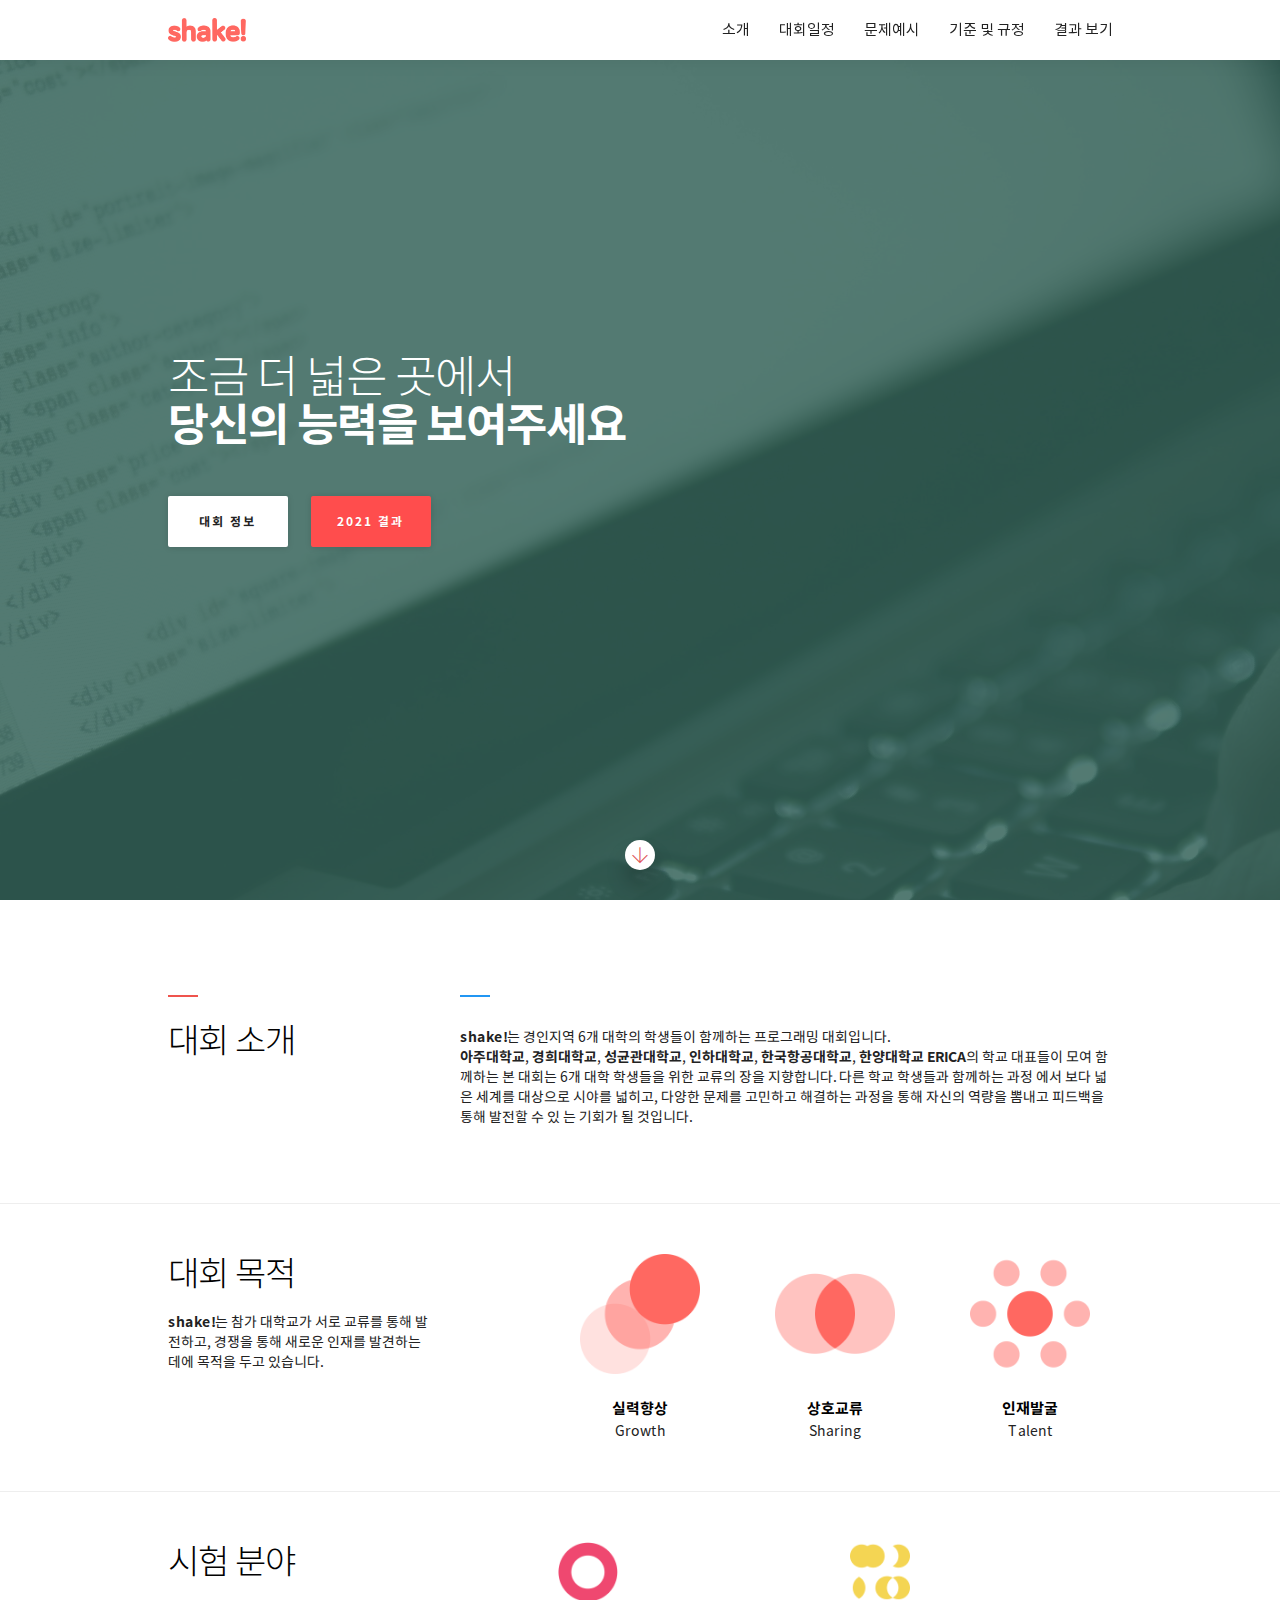
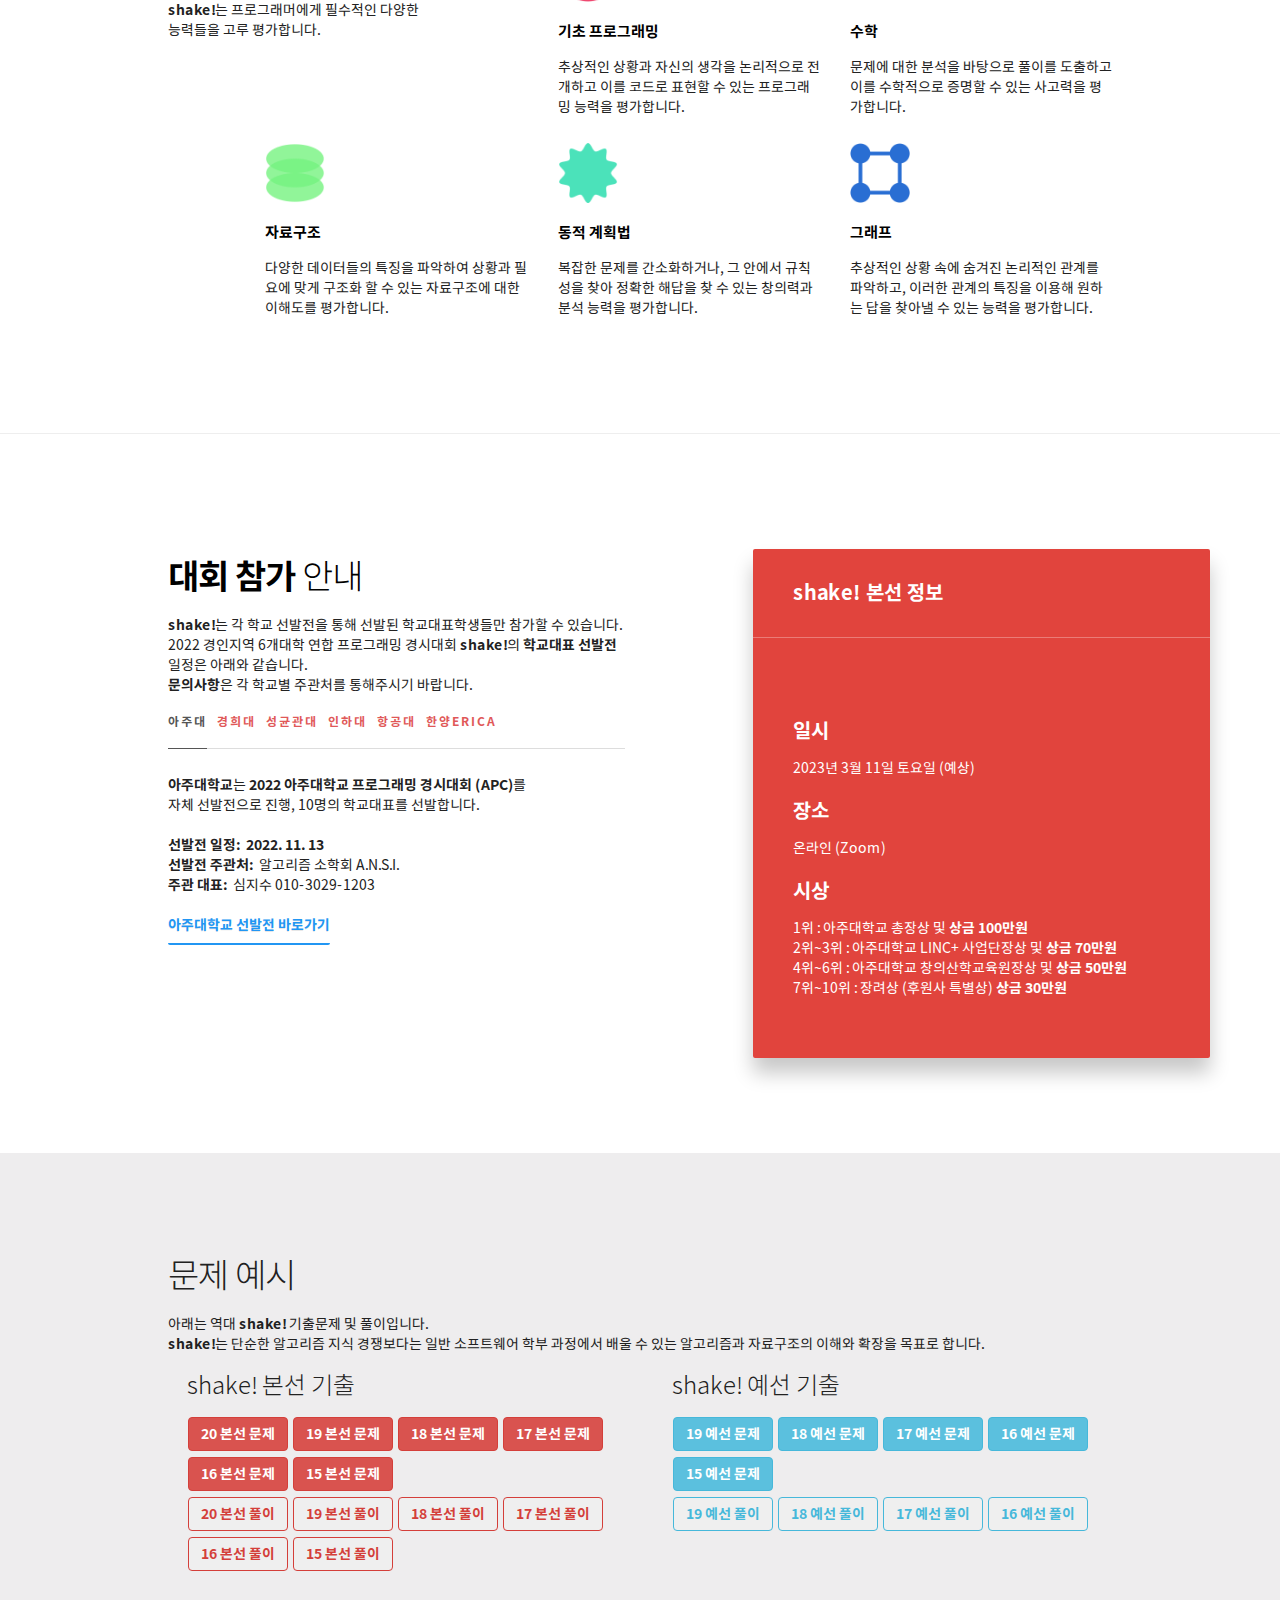
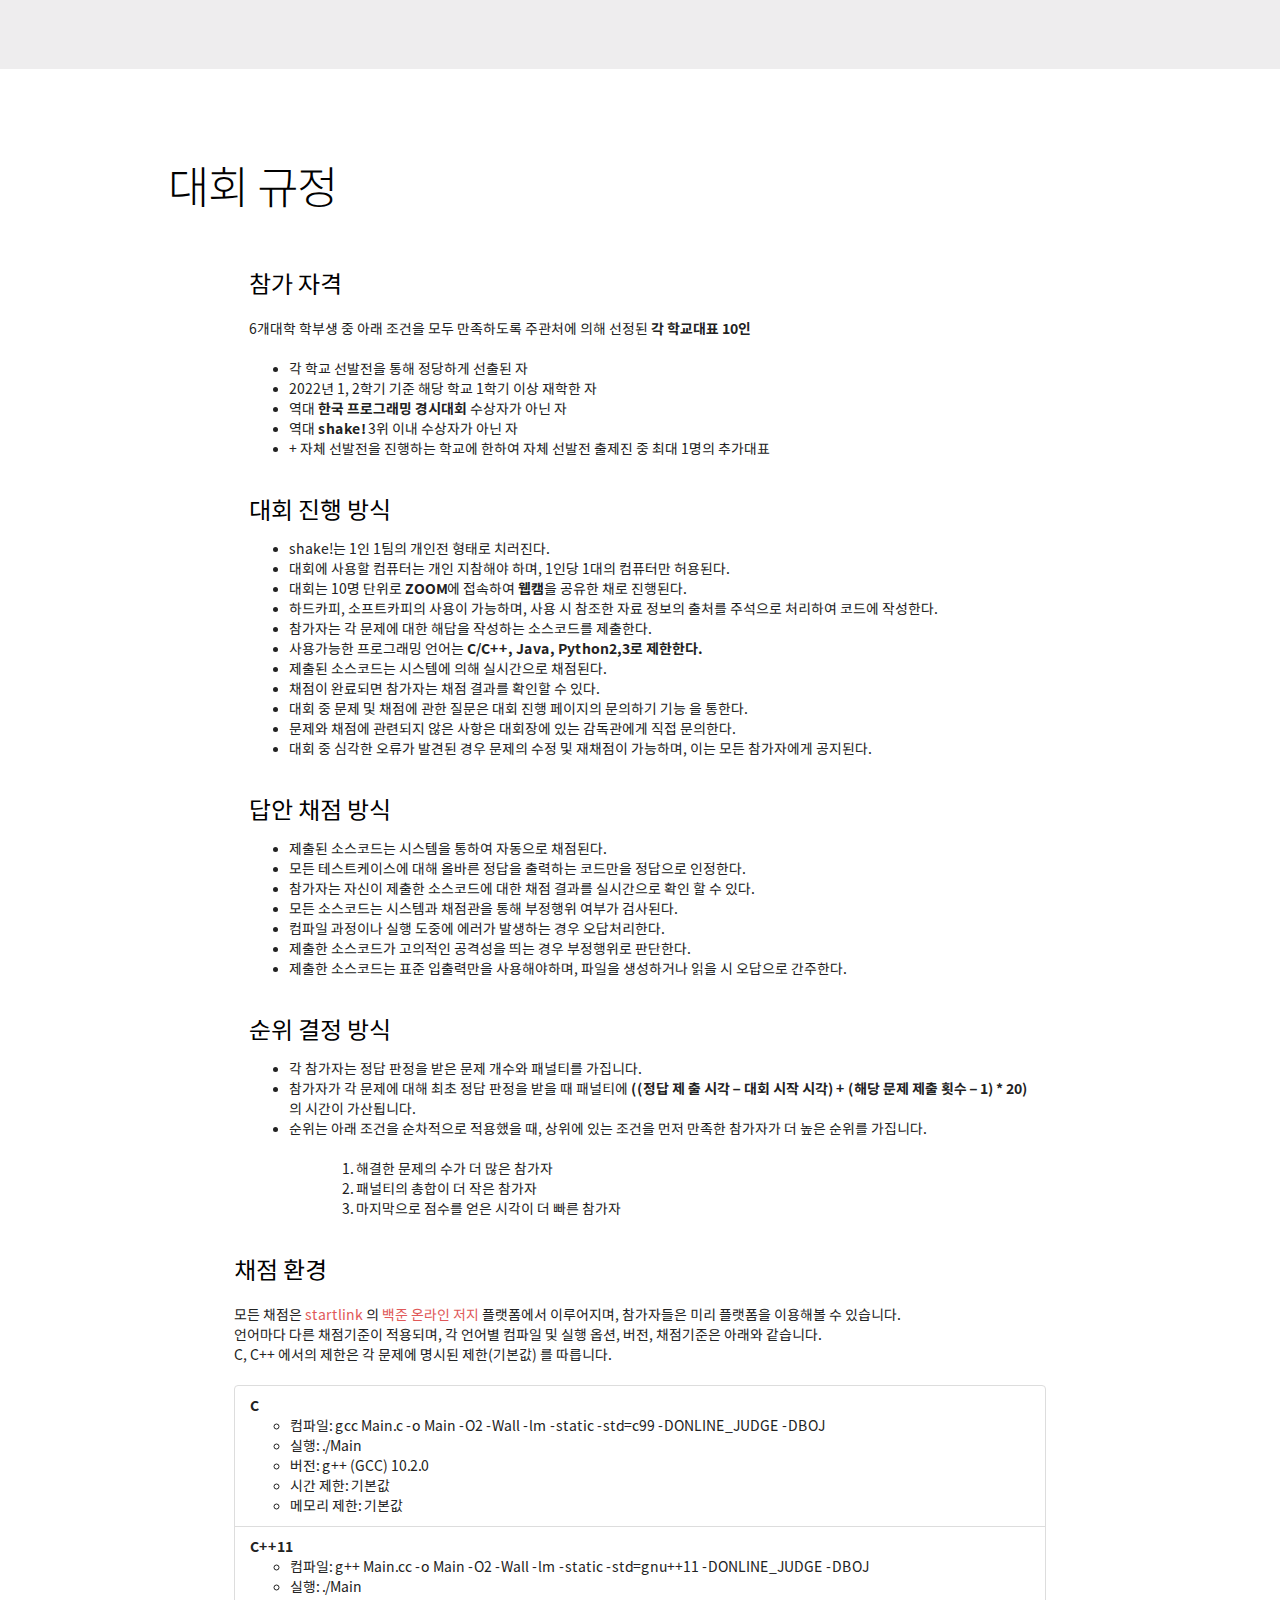
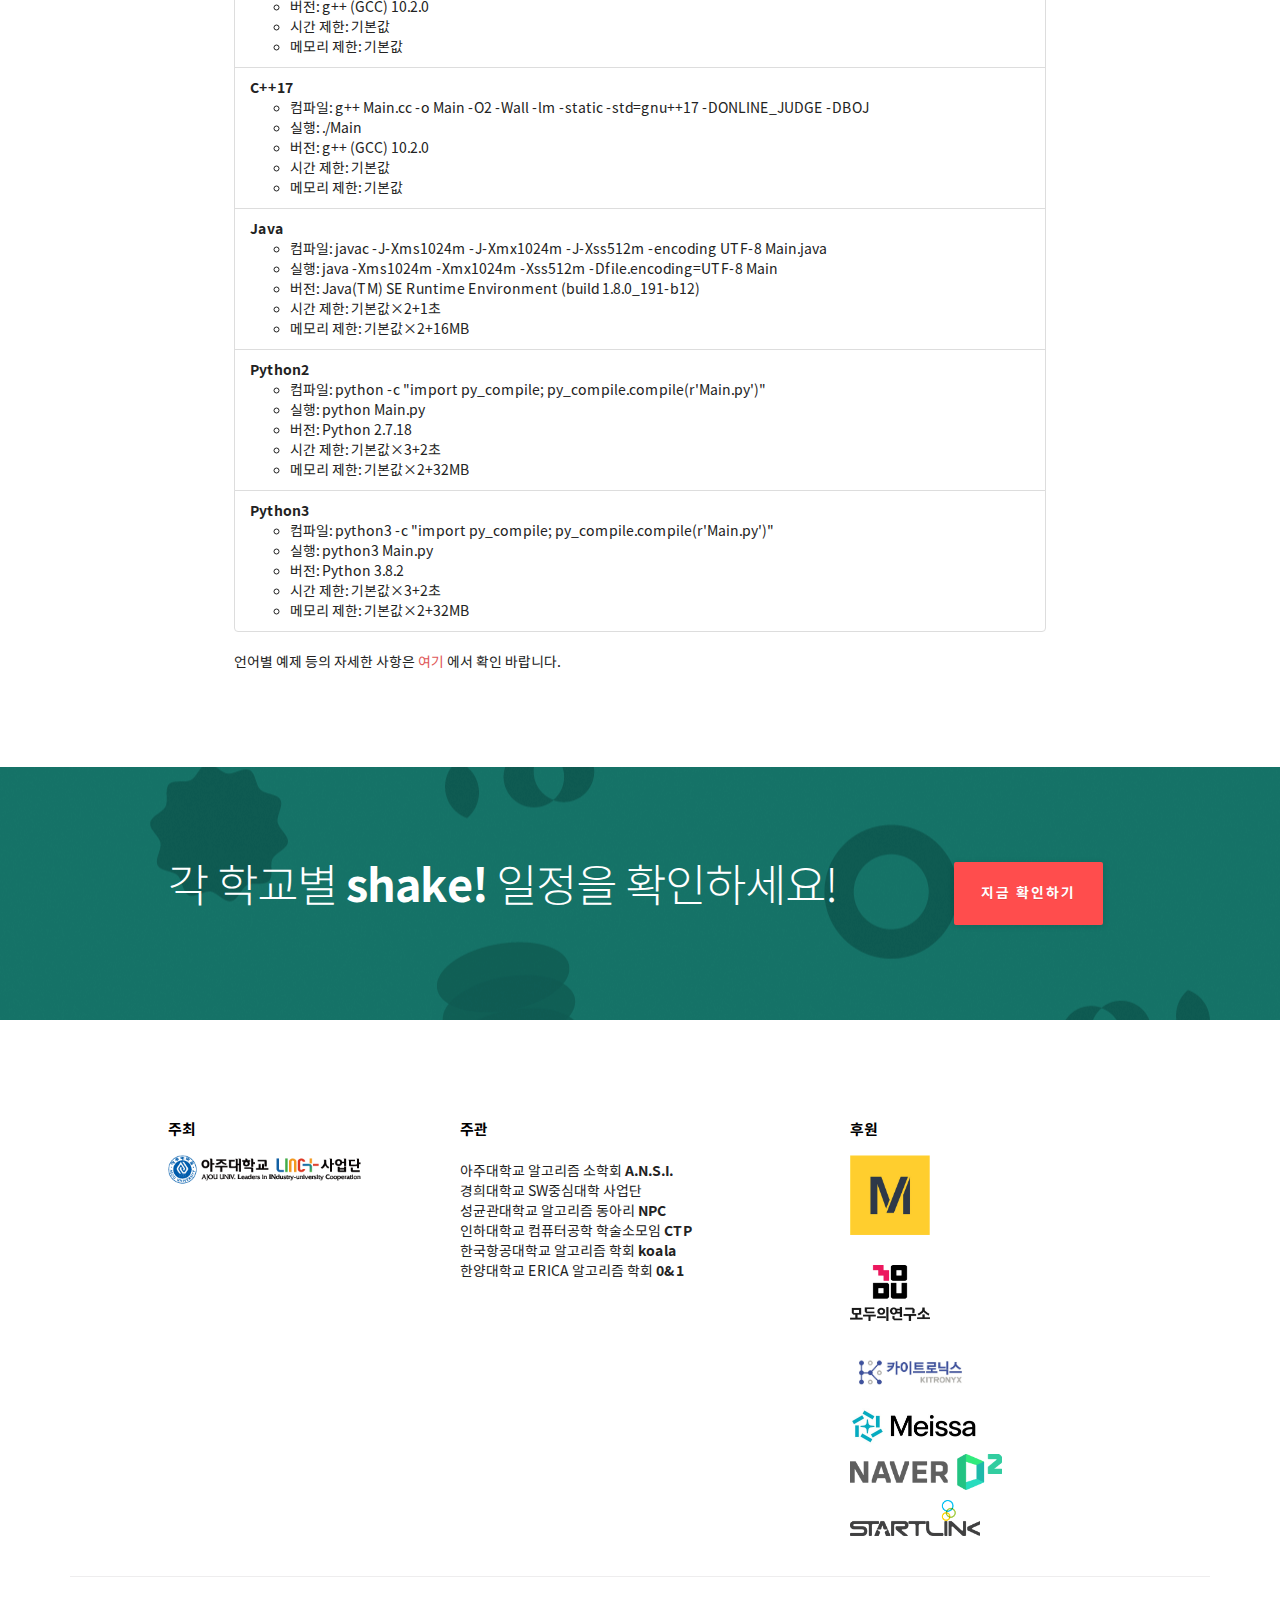
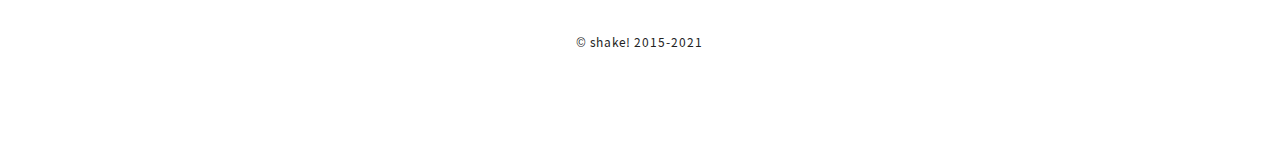
==== commit c2582d9a: "Update previous contest information and upcoming shake! contest information" ====
--- a/index.html
+++ b/index.html
@@ -287,7 +287,7 @@
 
                             <div class="tab-content">
                                 <div role="tabpanel" class="tab-pane active" id="pre_ajou">
-                                    <p><strong>아주대학교</strong>는 <strong>2022 아주대학교 프로그래밍 경시대회</strong>를
+                                    <p><strong>아주대학교</strong>는 <strong>2022 아주대학교 프로그래밍 경시대회 (APC)</strong>를
                                         <br> 자체 선발전으로 진행, 10명의 학교대표를 선발합니다.
                                         <br>
                                         <br> <strong>선발전 일정:</strong>&nbsp;&nbsp;<strong>2022. 11. 13</strong>
@@ -296,10 +296,10 @@
                                     <a href="/apc" title="" class="btn btn-punch btn-info btn-link" target="_blank">아주대학교 선발전 바로가기</a>
                                 </div>
                                 <div role="tabpanel" class="tab-pane" id="pre_khee">
-                                    <p><strong>경희대학교</strong>는 <strong>2021 경희대학교 봄 프로그래밍 경시대회</strong>를
+                                    <p><strong>경희대학교</strong>는 <strong>2022 경희대학교 봄 프로그래밍 경시대회</strong>를
                                         <br> 자체 선발전으로 진행, 10명의 학교대표를 선발합니다.
                                         <br>
-                                        <br> <strong>선발전 일정:</strong>&nbsp;&nbsp;<strong>2021. 05. 15</strong>
+                                        <br> <strong>선발전 일정:</strong>&nbsp;&nbsp;<strong>2022. 05. 14</strong>
                                         <br> <strong>선발전 주관처:</strong>&nbsp;&nbsp;경희대학교 SW 중심대학 사업단
                                         <br> <strong>주관 대표:</strong> 박민재 010-2351-7847&nbsp;&nbsp; </p>
                                     <!-- <a href="http://swedu.khu.ac.kr/board5/bbs/board.php?bo_table=06_01&wr_id=1218" title="" class="btn btn-punch btn-info btn-link" target="_blank">대회가 종료되었습니다</a> -->
@@ -313,28 +313,28 @@
                                     <!-- <a href="" title="" class="btn btn-punch btn-info btn-link" target="_blank">대회 신청이 마감되었습니다.</a> -->
                                 </div>
                                 <div role="tabpanel" class="tab-pane" id="pre_inha">
-                                    <p><strong>인하대학교</strong>는 <strong>2021 인하대학교 프로그래밍 경시대회 IUPC</strong>를
+                                    <p><strong>인하대학교</strong>는 <strong>2022 인하대학교 프로그래밍 경시대회 (IUPC)</strong>를
                                         <br> 자체 선발전으로 진행, 9명의 학교대표를 선발합니다.
                                         <br> 2명의 선발전 출제진이 추가 학교대표로 선발됩니다.
                                         <br>
-                                        <br> <strong>선발전 일정:</strong>&nbsp;&nbsp;<strong>2021. 10. 02</strong>
+                                        <br> <strong>선발전 일정:</strong>&nbsp;&nbsp;<strong>2022. 5. 21</strong>
                                         <br> <strong>선발전 주관처:</strong>&nbsp;&nbsp;인하대학교 컴퓨터공학 학술소모임 CTP
                                         <br> <strong>주관 대표:</strong>&nbsp;&nbsp;주도현 010-5092-3475</p>
                                     <a href="https://forms.gle/ocgc83HFGwSo3Z126" title="" class="btn btn-punch btn-info btn-link" target="_blank">인하대학교 선발전 바로가기</a>
                                 </div>
                                 <div role="tabpanel" class="tab-pane" id="pre_hyer">
-                                    <p><strong>한양대학교 ERICA</strong>는 <strong>ZOAC(Zero One Algorithm Contest 2021) 대회</strong>를
+                                    <p><strong>한양대학교 ERICA</strong>는 <strong>ZOAC(Zero One Algorithm Contest 2022) 대회</strong>를
                                         <br> 자체 선발전으로 진행, 10명의 학교대표를 선발합니다.
                                         <br>
-                                        <br> <strong>선발전 일정:</strong>&nbsp;&nbsp;<strong>2021. 12. 30</strong>
+                                        <br> <strong>선발전 일정:</strong>&nbsp;&nbsp;<strong>2022. 12. 22</strong>
                                         <br> <strong>선발전 주관처:</strong>&nbsp;&nbsp;알고리즘 학회 0&1
                                         <br> <strong>주관 대표:</strong>&nbsp;&nbsp;윤병서 010-4532-2751</p>
                                     <!-- <a href="https://forms.gle/mLemgAgpaDoMqM456" title="" class="btn btn-punch btn-info btn-link" target="_blank">한양대학교 선발전 바로가기</a> -->
                                 </div>
                                 <div role="tabpanel" class="tab-pane" id="pre_krar">
-                                    <p><strong>한국항공대학교</strong>는 <strong>2021 제 1회 한국항공대학교 프로그래밍 경시대회</strong>을 통해 10명의 학교대표를 선발합니다.
+                                    <p><strong>한국항공대학교</strong>는 <strong>2022 제 2회 한국항공대학교 프로그래밍 경시대회 (KAUPC)</strong>을 통해 10명의 학교대표를 선발합니다.
                                         <br>
-                                        <br> <strong>선발전 일정:</strong>&nbsp;&nbsp;<strong>2021. 11. 06</strong>
+                                        <br> <strong>선발전 일정:</strong>&nbsp;&nbsp;<strong>2022. 9. 17</strong>
                                         <br> <strong>선발전 주관처:</strong>&nbsp;&nbsp;항공대학교 소프트웨어학과, 알고리즘 학회 koala
                                         <br> <strong>주관 대표:</strong>&nbsp;&nbsp;천수환 010-7237-7616</p>
                                     <!-- <a href="" title="" class="btn btn-punch btn-info btn-link" target="_blank">대회 신청이 마감되었습니다.</a> -->
@@ -350,9 +350,9 @@
                             <div class="pb-header info-background dark"><h4 class="text-white"><strong>shake! 본선 정보</strong></h4></div>
                             <div class="pb-content info-background dark clearfix">
                                 <h4><strong>일시</strong></h4>
-                                2022년 1월 15일 토요일<br>
+                                2023년 3월 11일 토요일 (예상)<br>
                                 <h4><strong>장소</strong></h4>
-                                온라인 (zoom)<br>
+                                온라인 (Zoom)<br>
                                 <h4><strong>시상</strong></h4>
                                 1위 : 아주대학교 총장상 및 <strong>상금 100만원</strong><br>
                                 2위~3위 : 아주대학교 LINC+ 사업단장상 및 <strong>상금 70만원</strong><br>
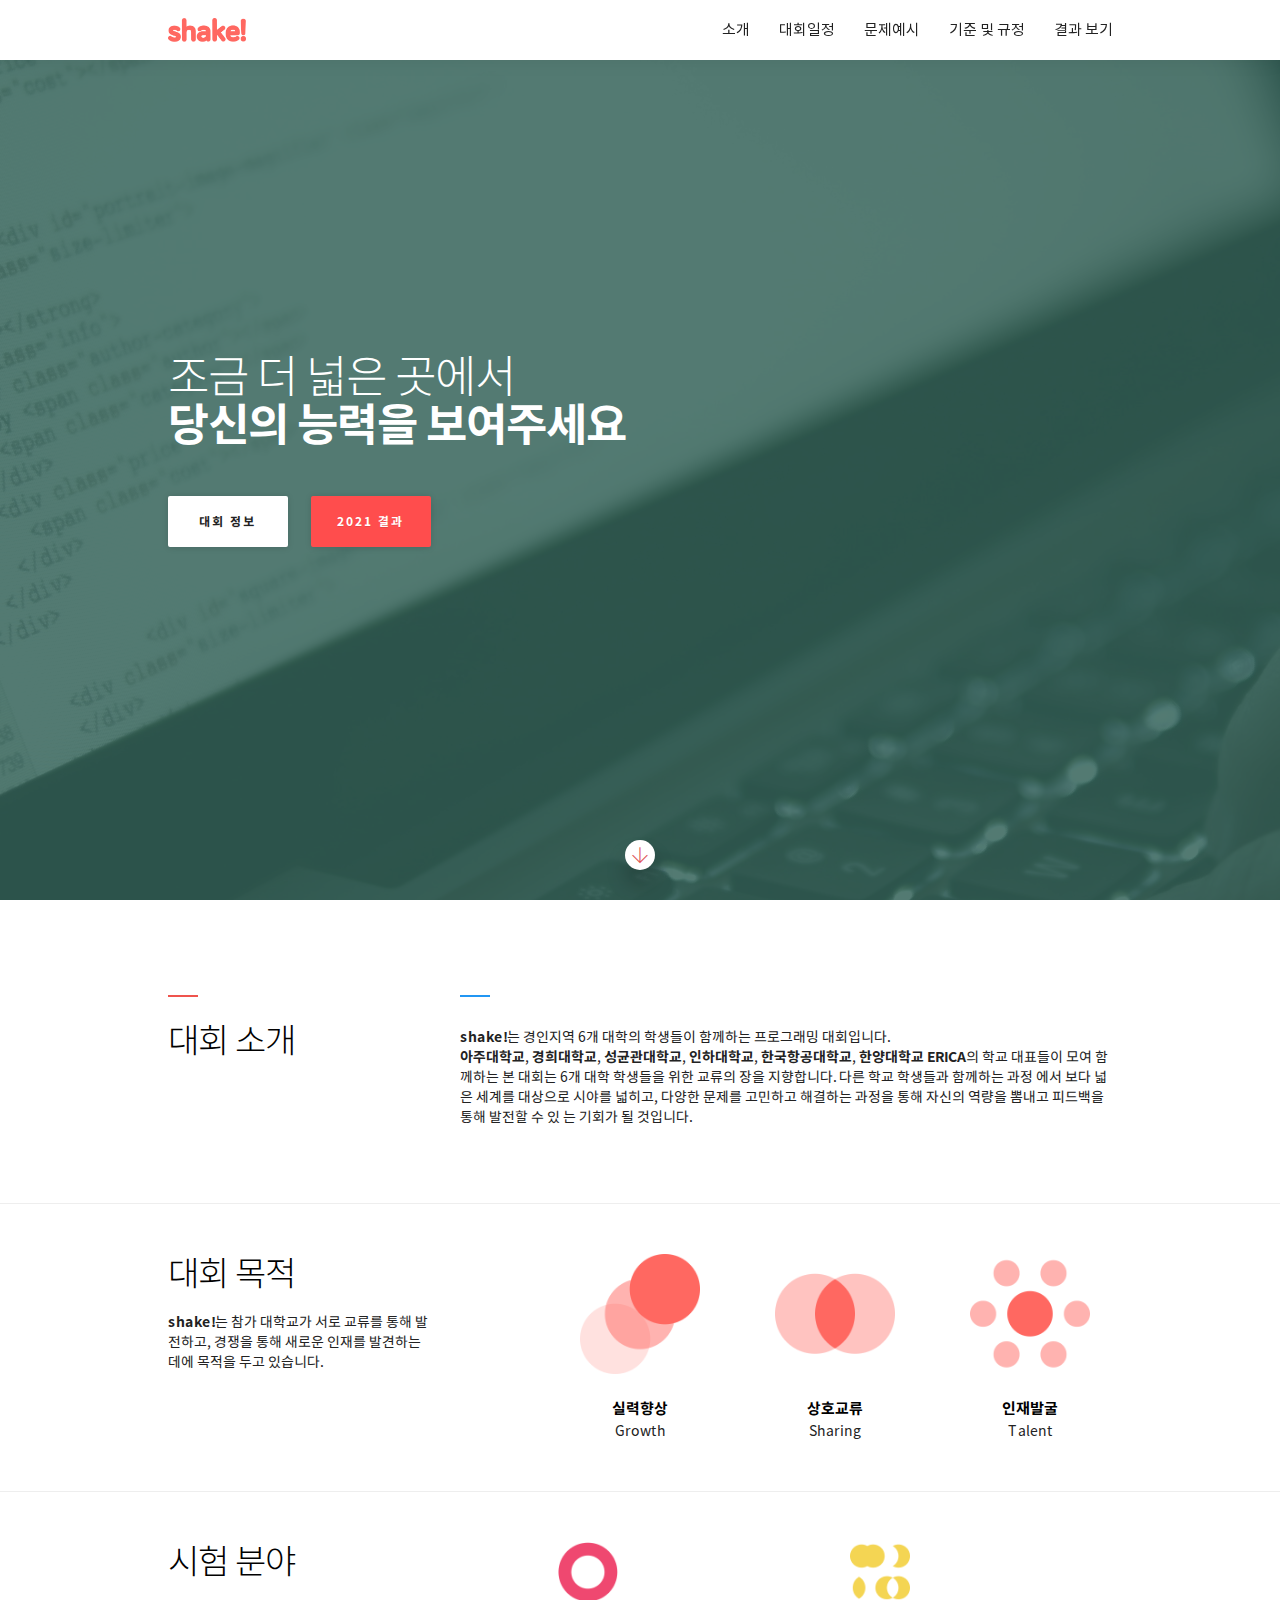
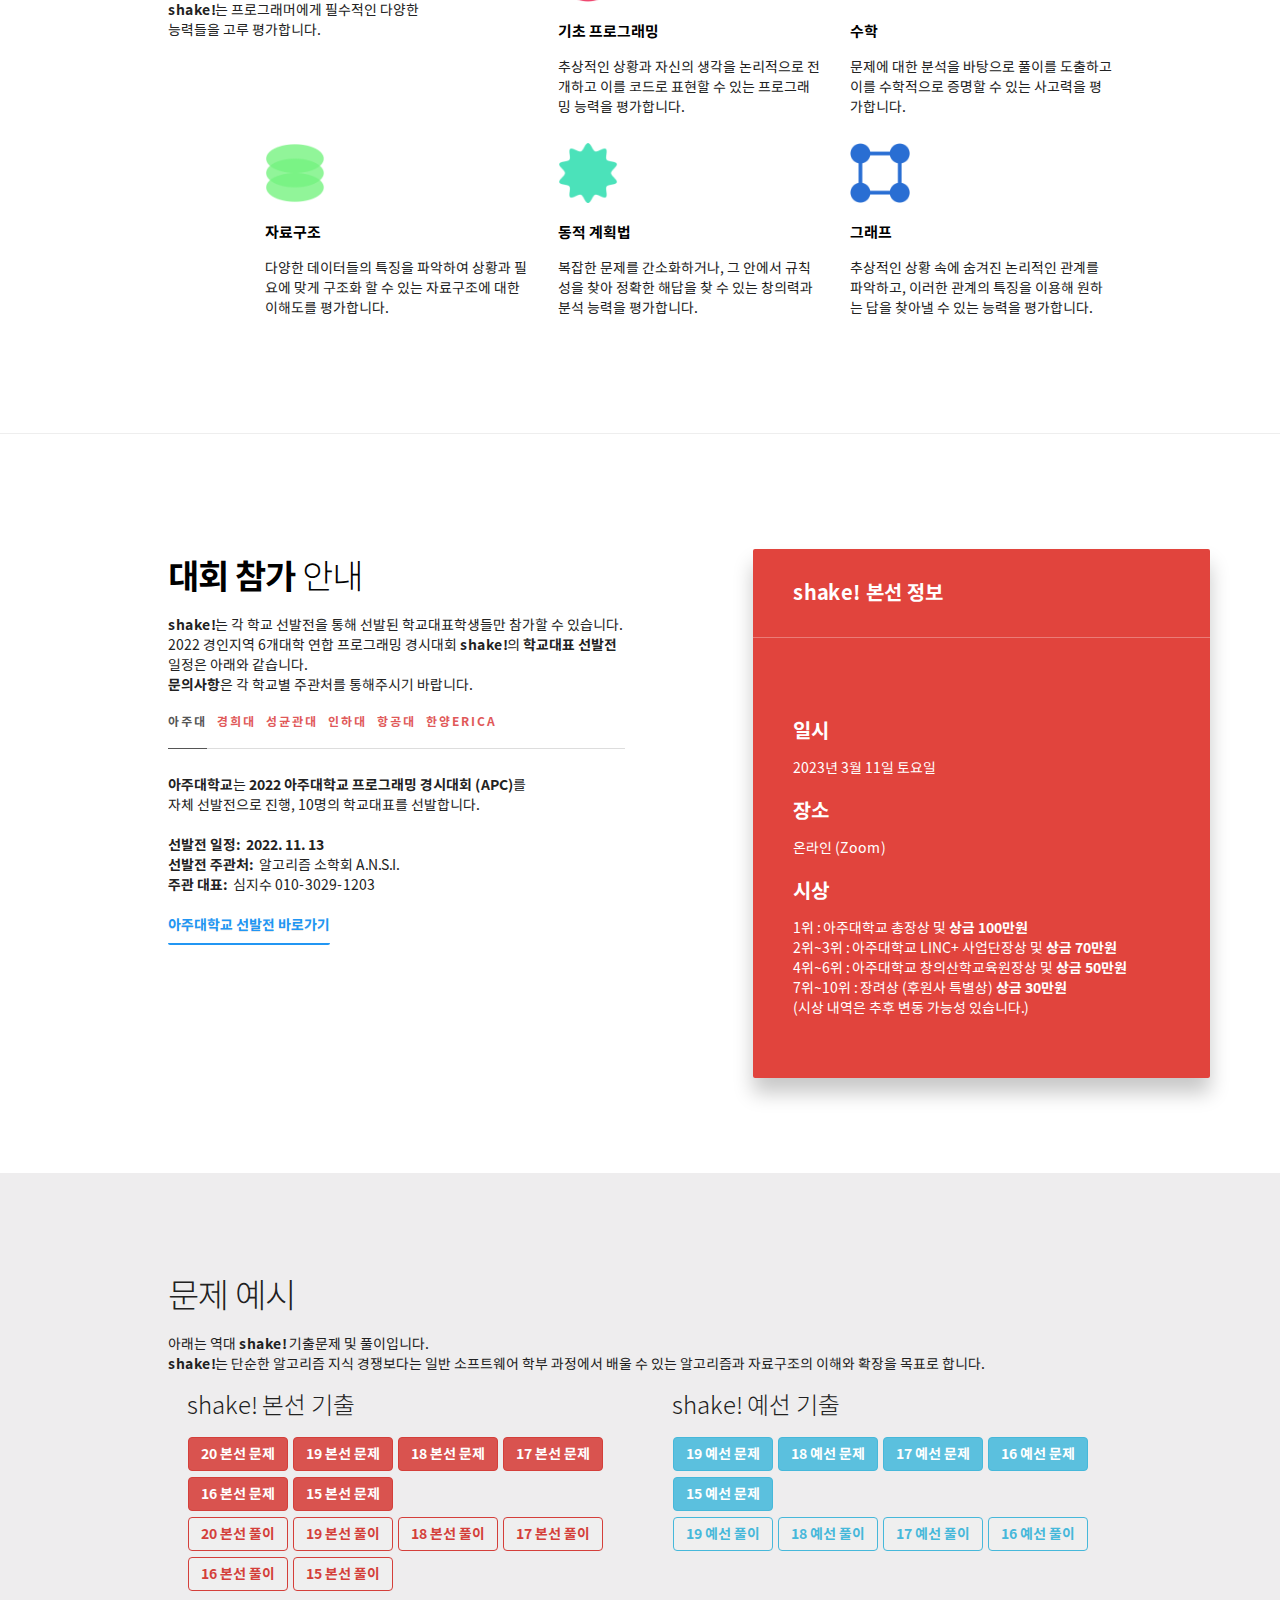
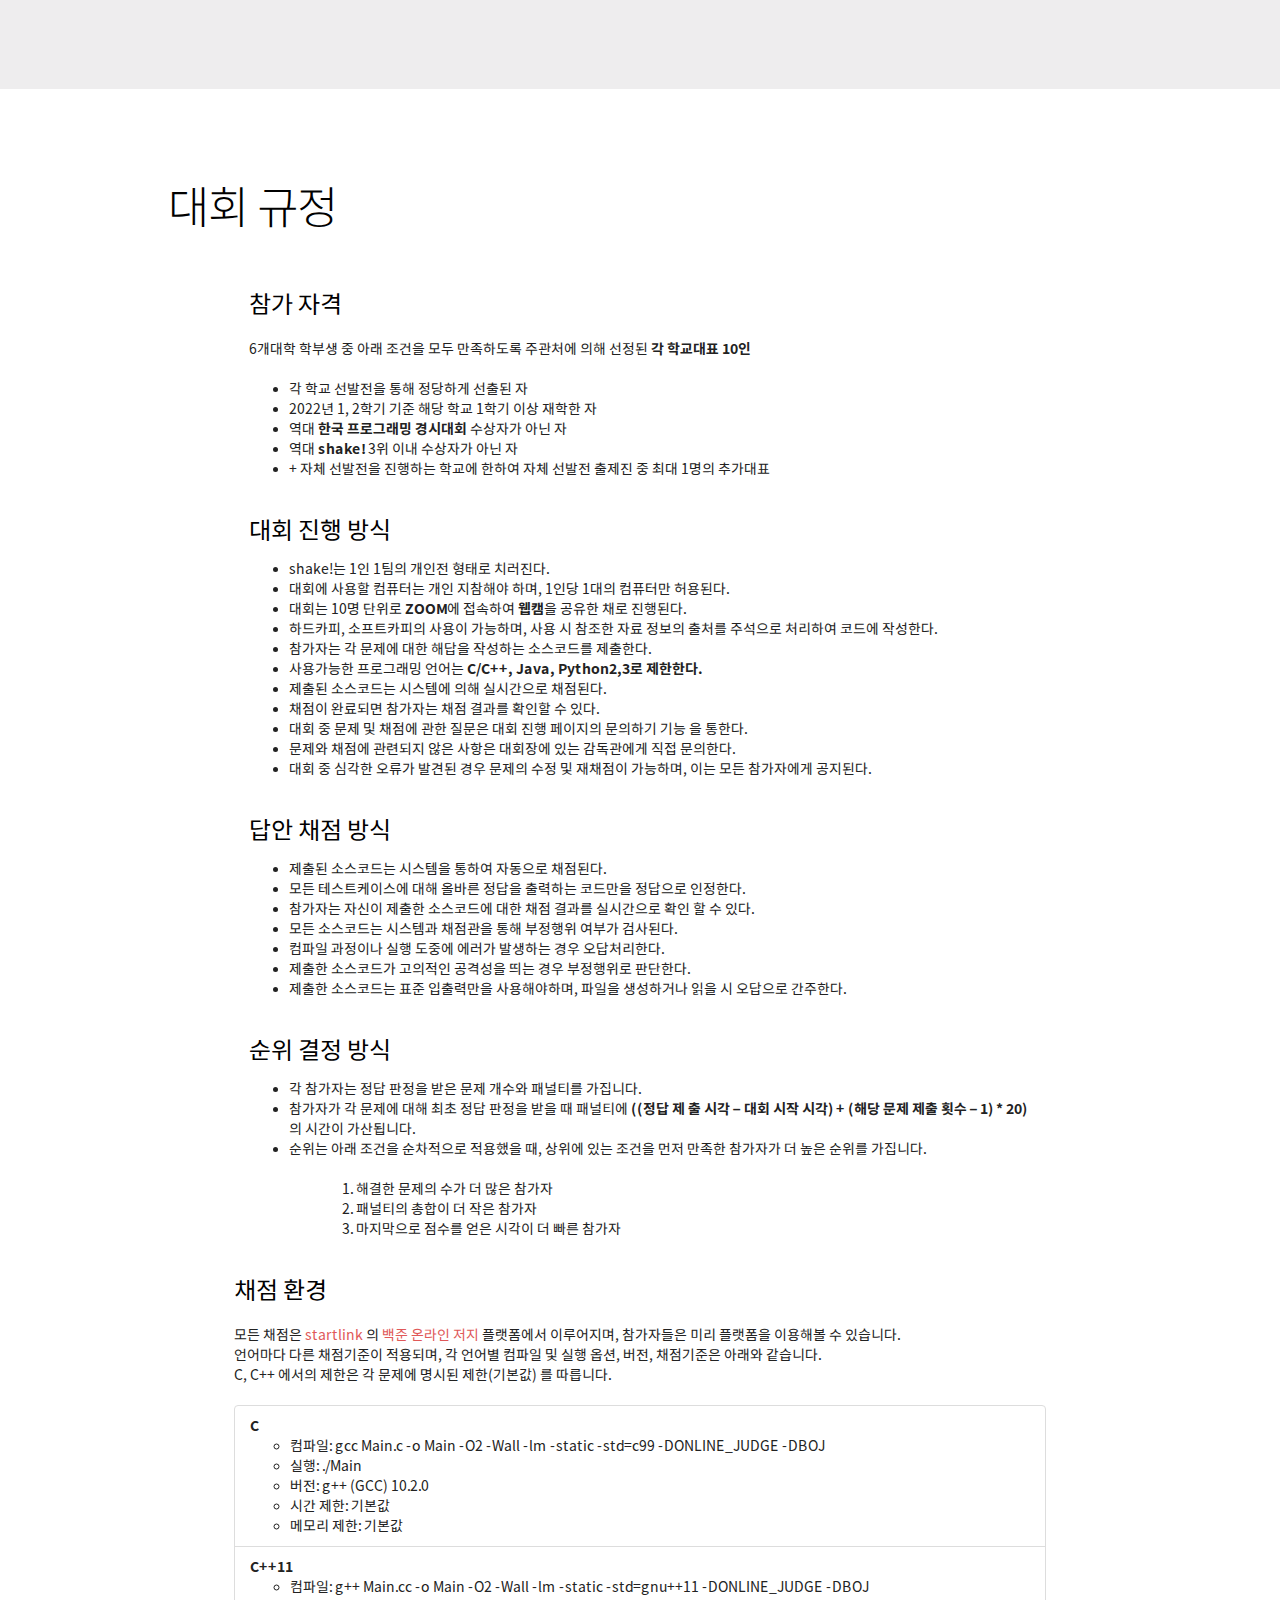
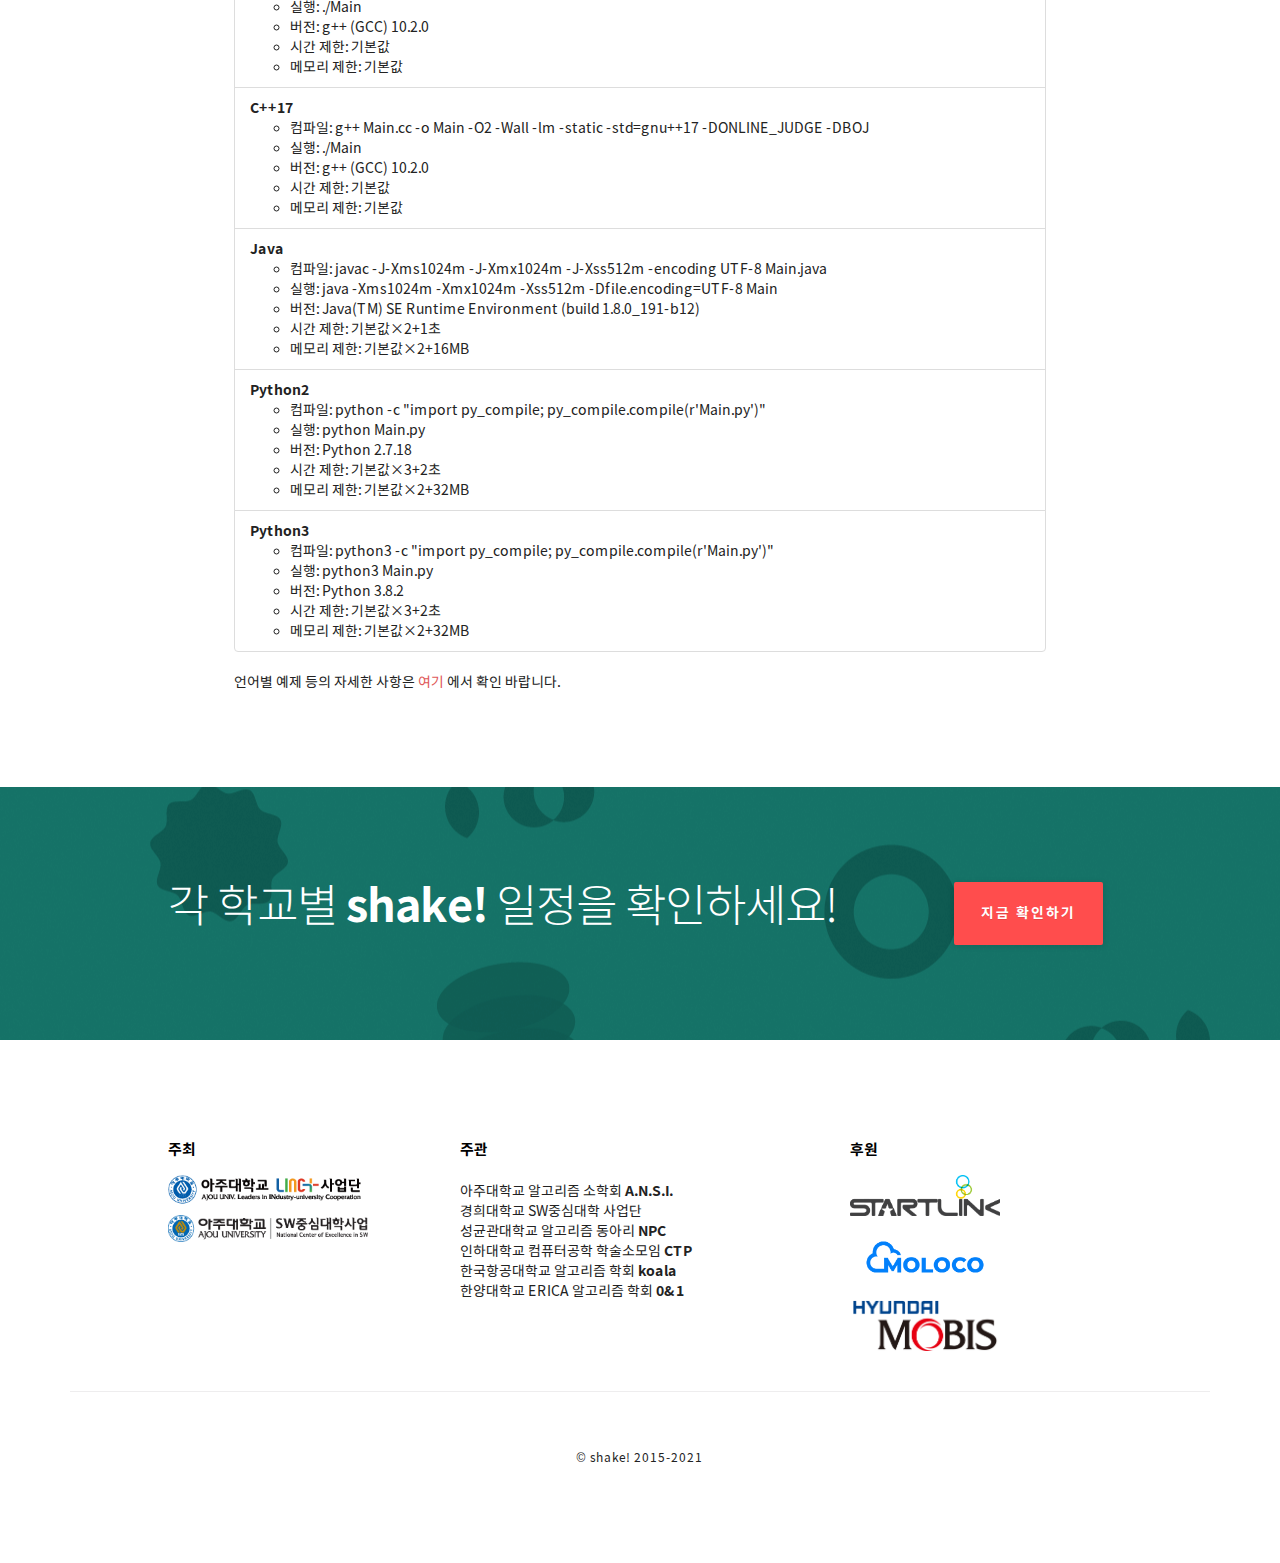
==== commit 91a25a1c: "후원사, 주최 기관 및 일정 업데이트" ====
--- a/index.html
+++ b/index.html
@@ -350,7 +350,7 @@
                             <div class="pb-header info-background dark"><h4 class="text-white"><strong>shake! 본선 정보</strong></h4></div>
                             <div class="pb-content info-background dark clearfix">
                                 <h4><strong>일시</strong></h4>
-                                2023년 3월 11일 토요일 (예상)<br>
+                                2023년 3월 11일 토요일<br>
                                 <h4><strong>장소</strong></h4>
                                 온라인 (Zoom)<br>
                                 <h4><strong>시상</strong></h4>
@@ -358,6 +358,7 @@
                                 2위~3위 : 아주대학교 LINC+ 사업단장상 및 <strong>상금 70만원</strong><br>
                                 4위~6위 : 아주대학교 창의산학교육원장상 및 <strong>상금 50만원</strong><br>
                                 7위~10위 : 장려상 (후원사 특별상) <strong>상금 30만원</strong><br>
+                                (시상 내역은 추후 변동 가능성 있습니다.)<br>
                             </div>
                         </div>
                     </div>
@@ -588,6 +589,7 @@
                             <div class="col-md-10">
                                 <h5 class="uppercase-text"><strong>주최</strong></h5>
                                 <a href="http://linc.ajou.ac.kr" target="_blank"> <img src="./static/img/company-linc.gif" style="width:200px; height:auto;" class="company"> </a>
+                                <a href="https://sw.ajou.ac.kr/sw/index.do" target="_blank"> <img src="./static/img/ajou-ncesw.png" style="width:200px; height:auto;" class="company"> </a>
                             </div>
                             <div class="col-md-2"></div>
                         </div>
@@ -606,12 +608,14 @@
                     <!--/.col-->
                     <div class="col-md-3">
                         <h5 class="uppercase-text"><strong>후원</strong></h5>
-                        <a href="https://www.modusign.co.kr/" target="_blank"><img src="./static/img/MODUSIGN.jpg" class="company" style = "width:80px; height : auto;" > </a><br><br>
-                        <a href="https://modulabs.co.kr/" target="_blank"><img src="./static/img/MODULAB.png" class="company" style = "width:80px; height : auto;"> </a><br>
-                        <a href="https://www.kitronyx.co.kr/" target="_blank"><img src="./static/img/Kitronyx.jpg" class="company" style = "width:120px; height : auto;"> </a><br>
-                        <a href="https://www.meissa.ai/ko/" target="_blank"><img src="./static/img/Meissa_Logo.jpg" class="company"> </a>
-                        <a href="https://d2.naver.com/home" target="_blank"><img src="./static/img/NAVER D2 LOGO.png" class="company"> </a>
-                        <a href="https://startlink.io/" target="_blank"><img src="./static/img/company-startlink.png" class="company"> </a>
+                        <!-- <a href="https://www.modusign.co.kr/" target="_blank"><img src="./static/img/MODUSIGN.jpg" class="company" style = "width:80px; height : auto;" > </a><br><br> -->
+                        <!-- <a href="https://modulabs.co.kr/" target="_blank"><img src="./static/img/MODULAB.png" class="company" style = "width:80px; height : auto;"> </a><br> -->
+                        <!-- <a href="https://www.kitronyx.co.kr/" target="_blank"><img src="./static/img/Kitronyx.jpg" class="company" style = "width:120px; height : auto;"> </a><br> -->
+                        <!-- <a href="https://www.meissa.ai/ko/" target="_blank"><img src="./static/img/Meissa_Logo.jpg" class="company"> </a> -->
+                        <!-- <a href="https://d2.naver.com/home" target="_blank"><img src="./static/img/NAVER D2 LOGO.png" class="company"> </a> -->
+                        <a href="https://startlink.io/" target="_blank"><img src="./static/img/company-startlink.png" class="company" style="width: 150px; height: auto;"> </a>
+                        <a href="https://www.moloco.com/ko" target="_blank"><img src="./static/img/moloco.png" class="company" style="width: 150px; height: auto;"> </a>
+                        <a href="https://www.mobis.co.kr/" target="_blank"><img src="./static/img/hyundaimobis_CI.jpg" class="company" style="width: 150px; height: auto;"> </a>
                     </div>
                     <!--/.col-->
                     <div class="col-md-12">
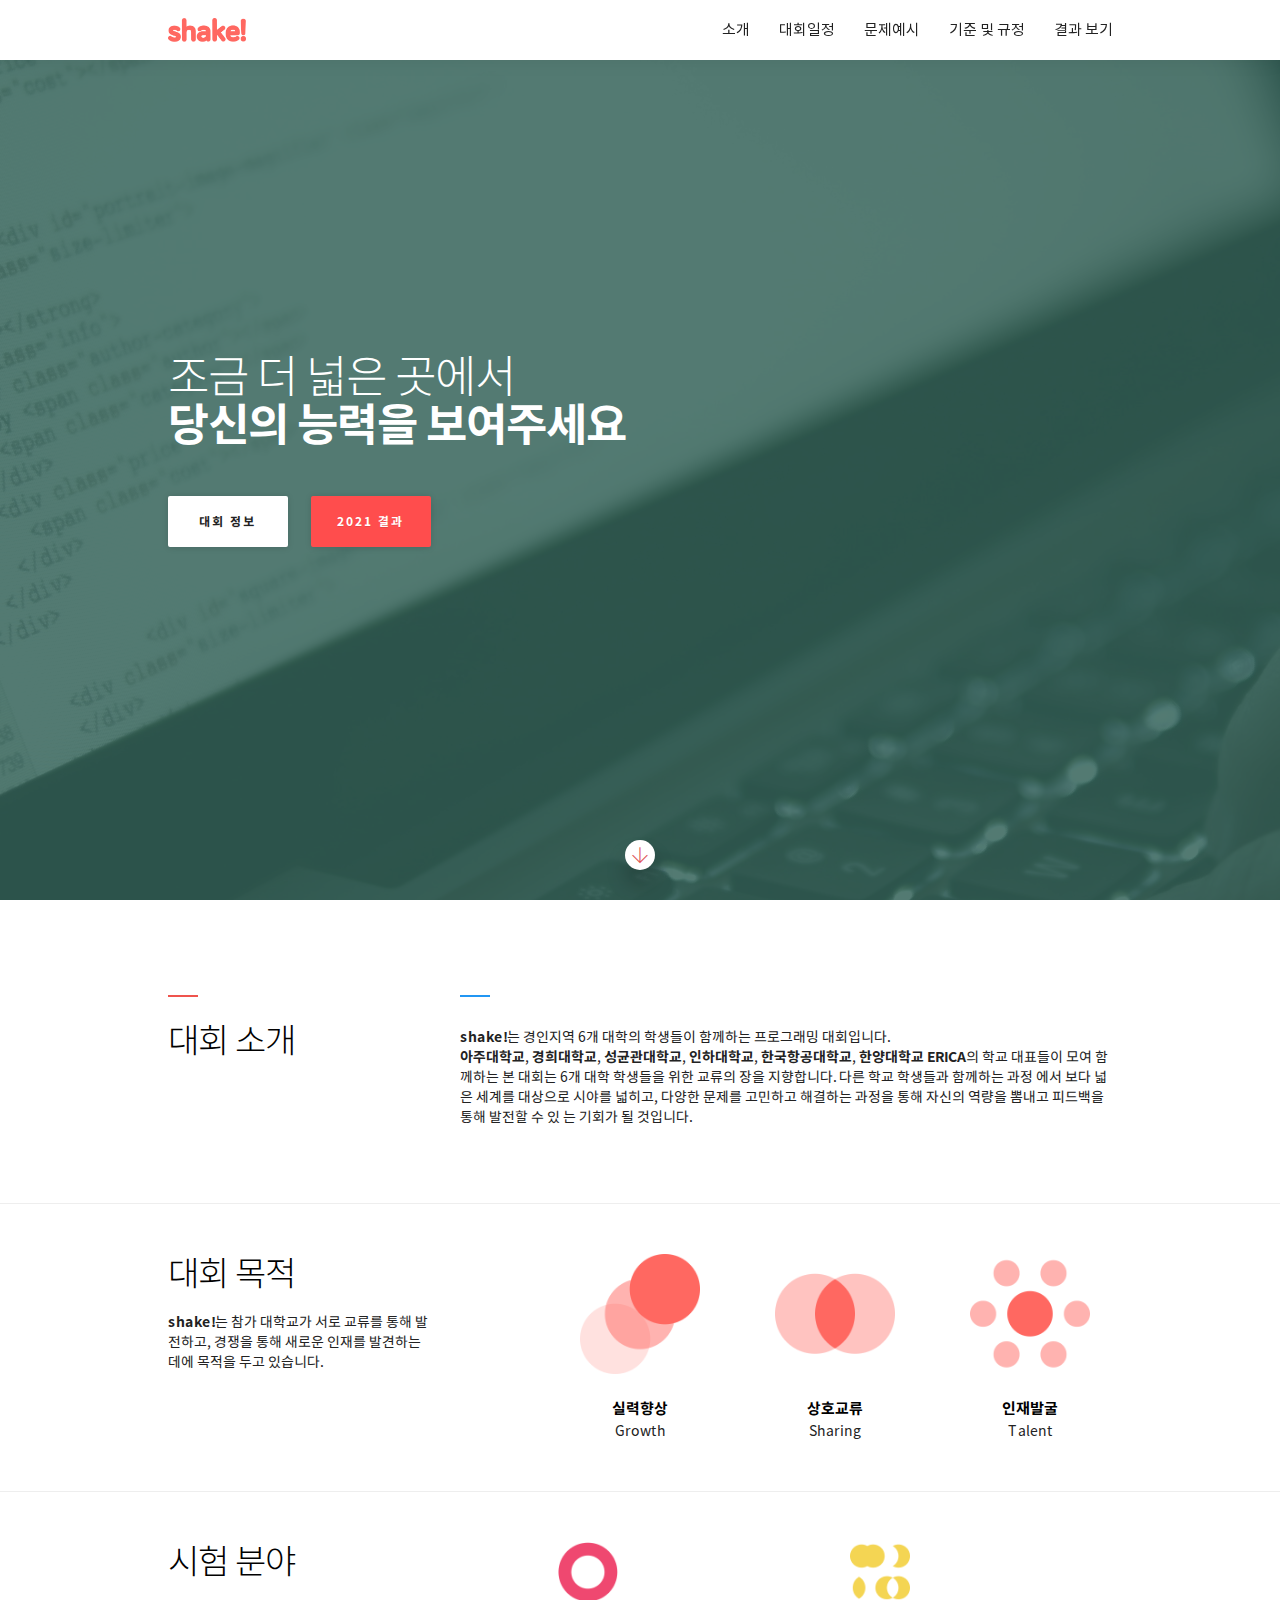
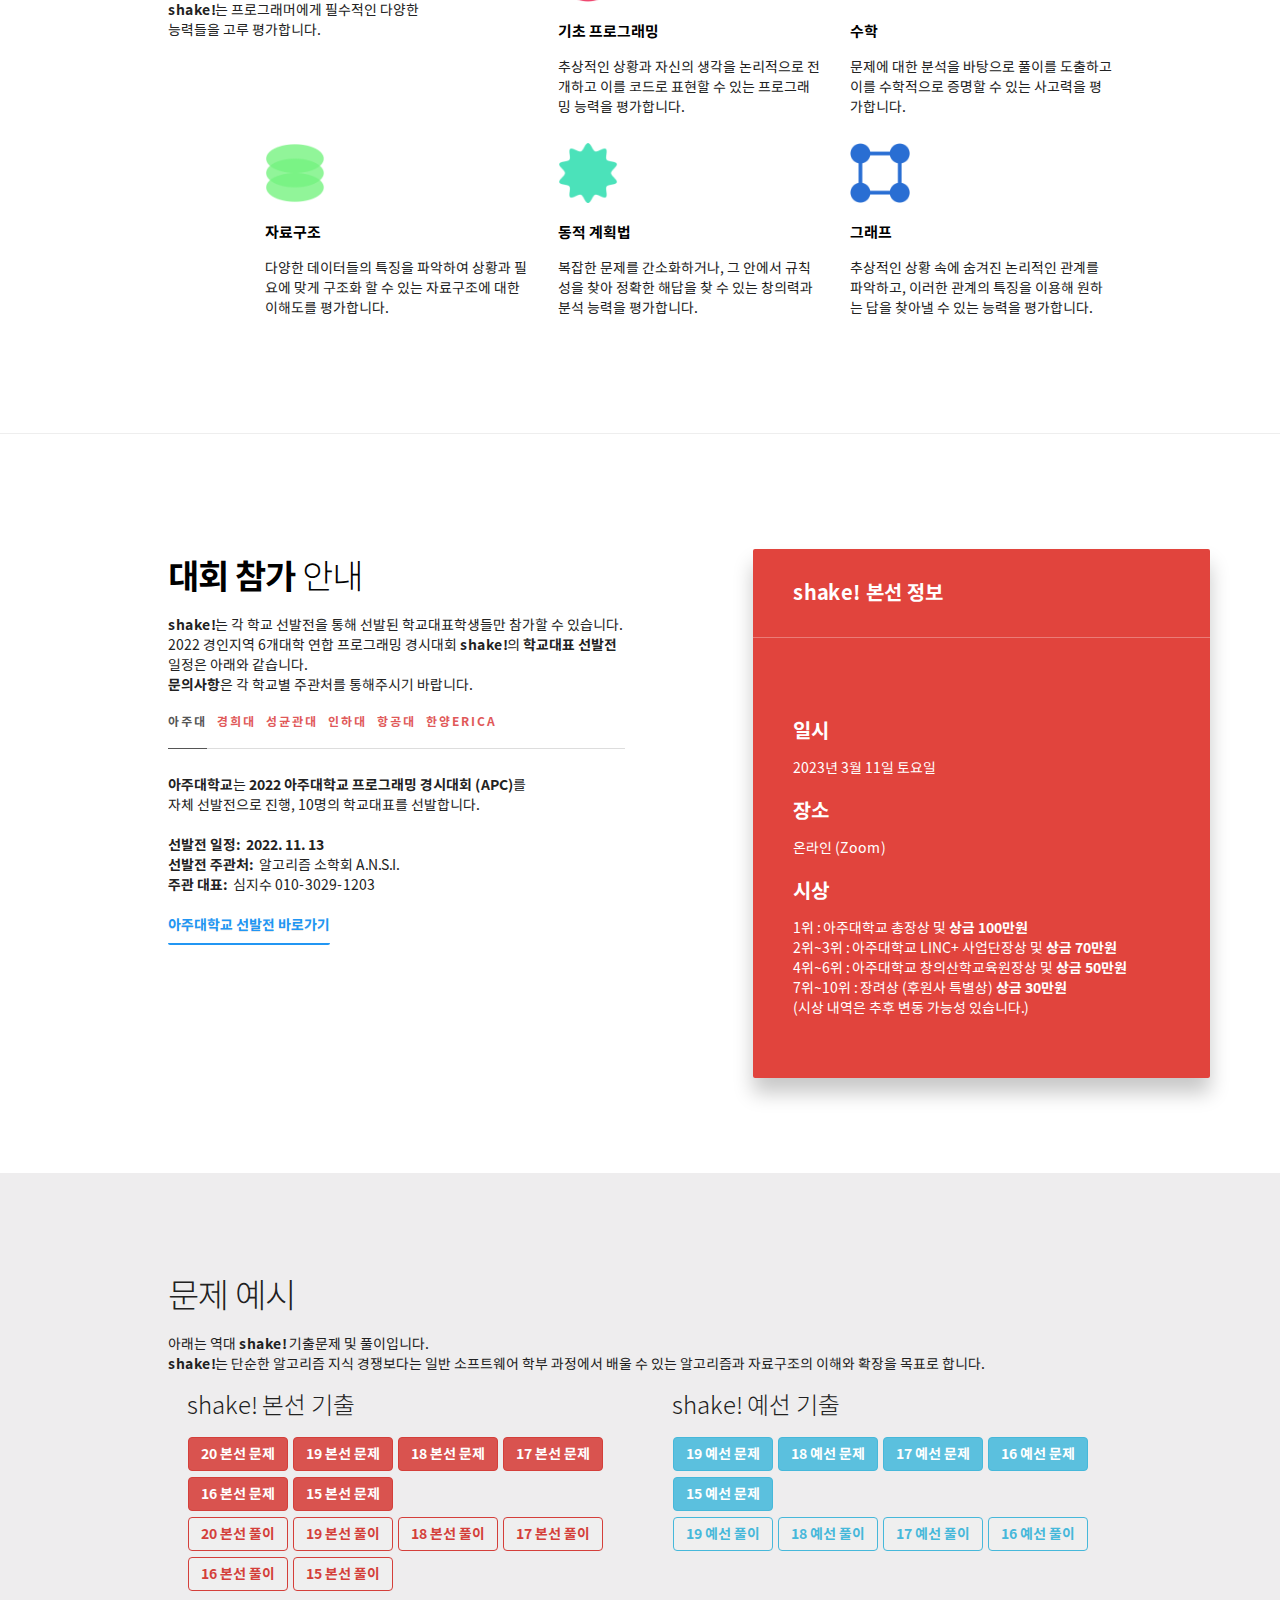
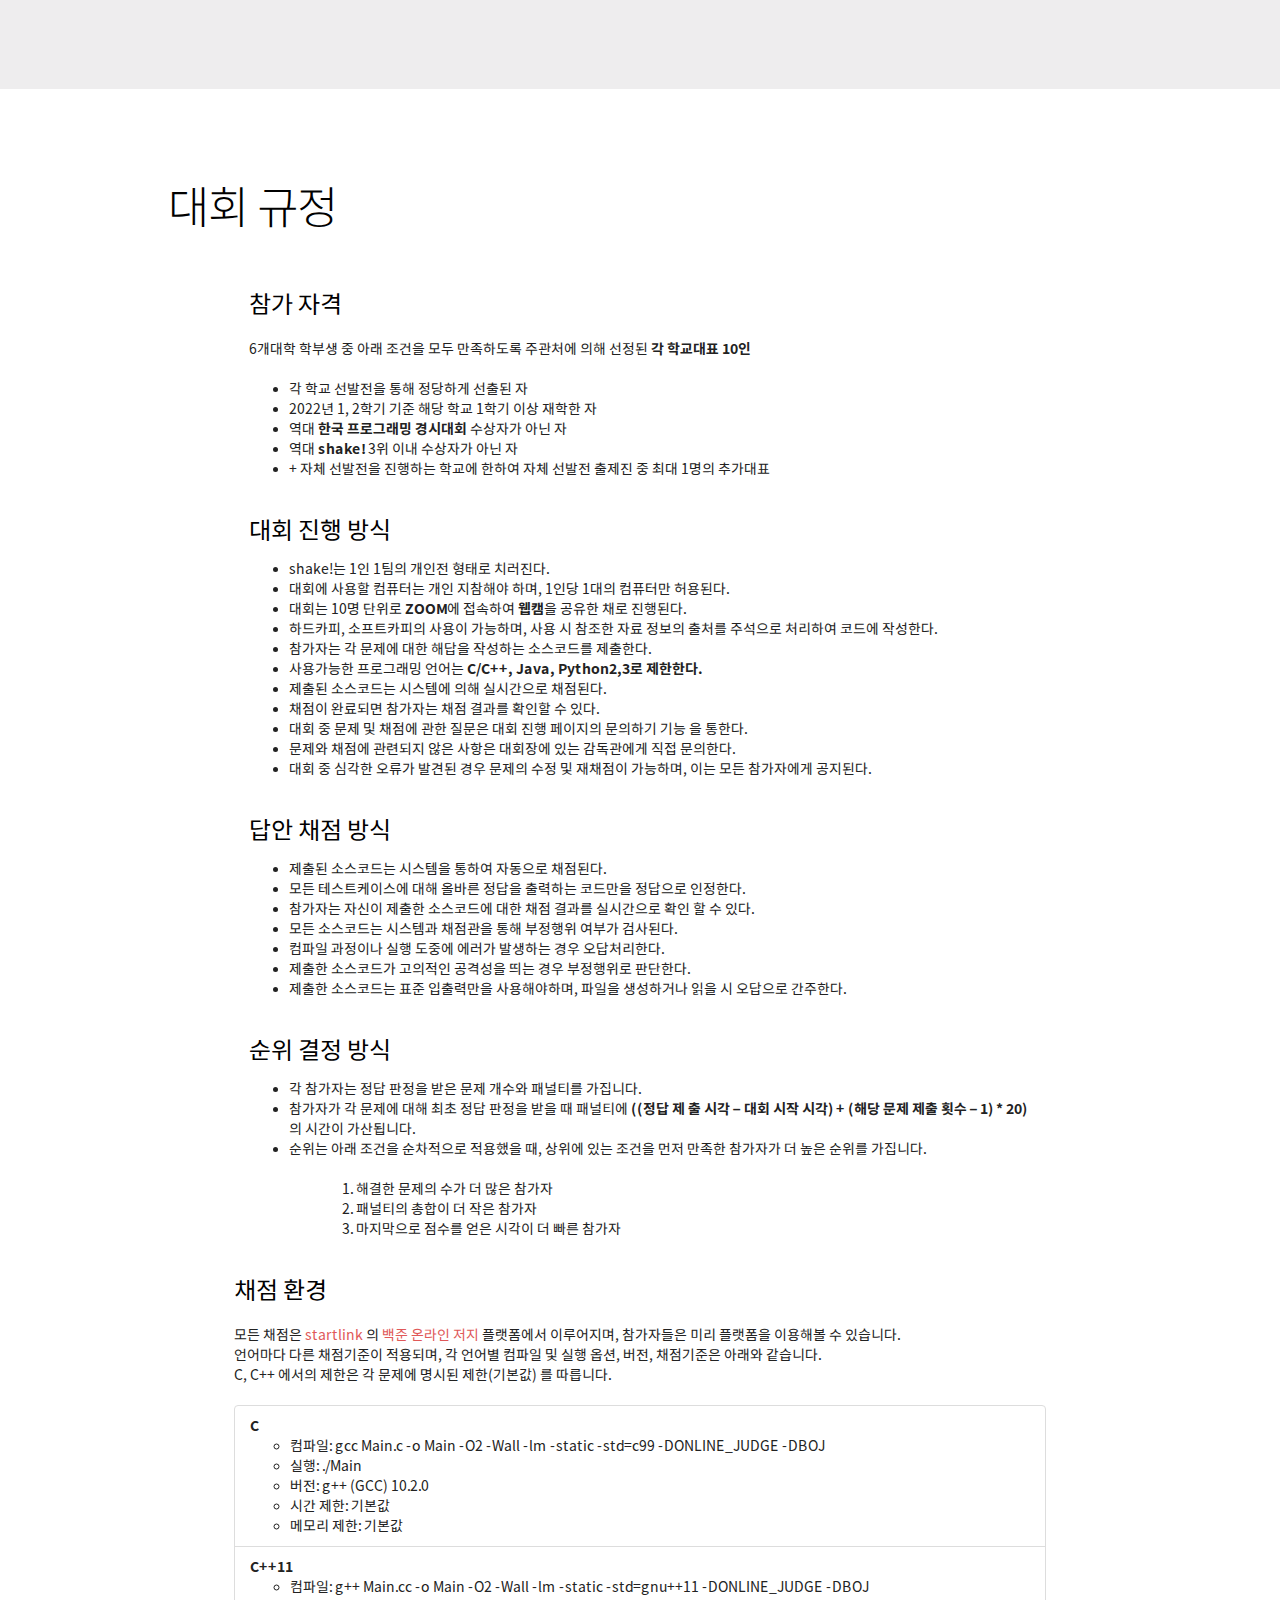
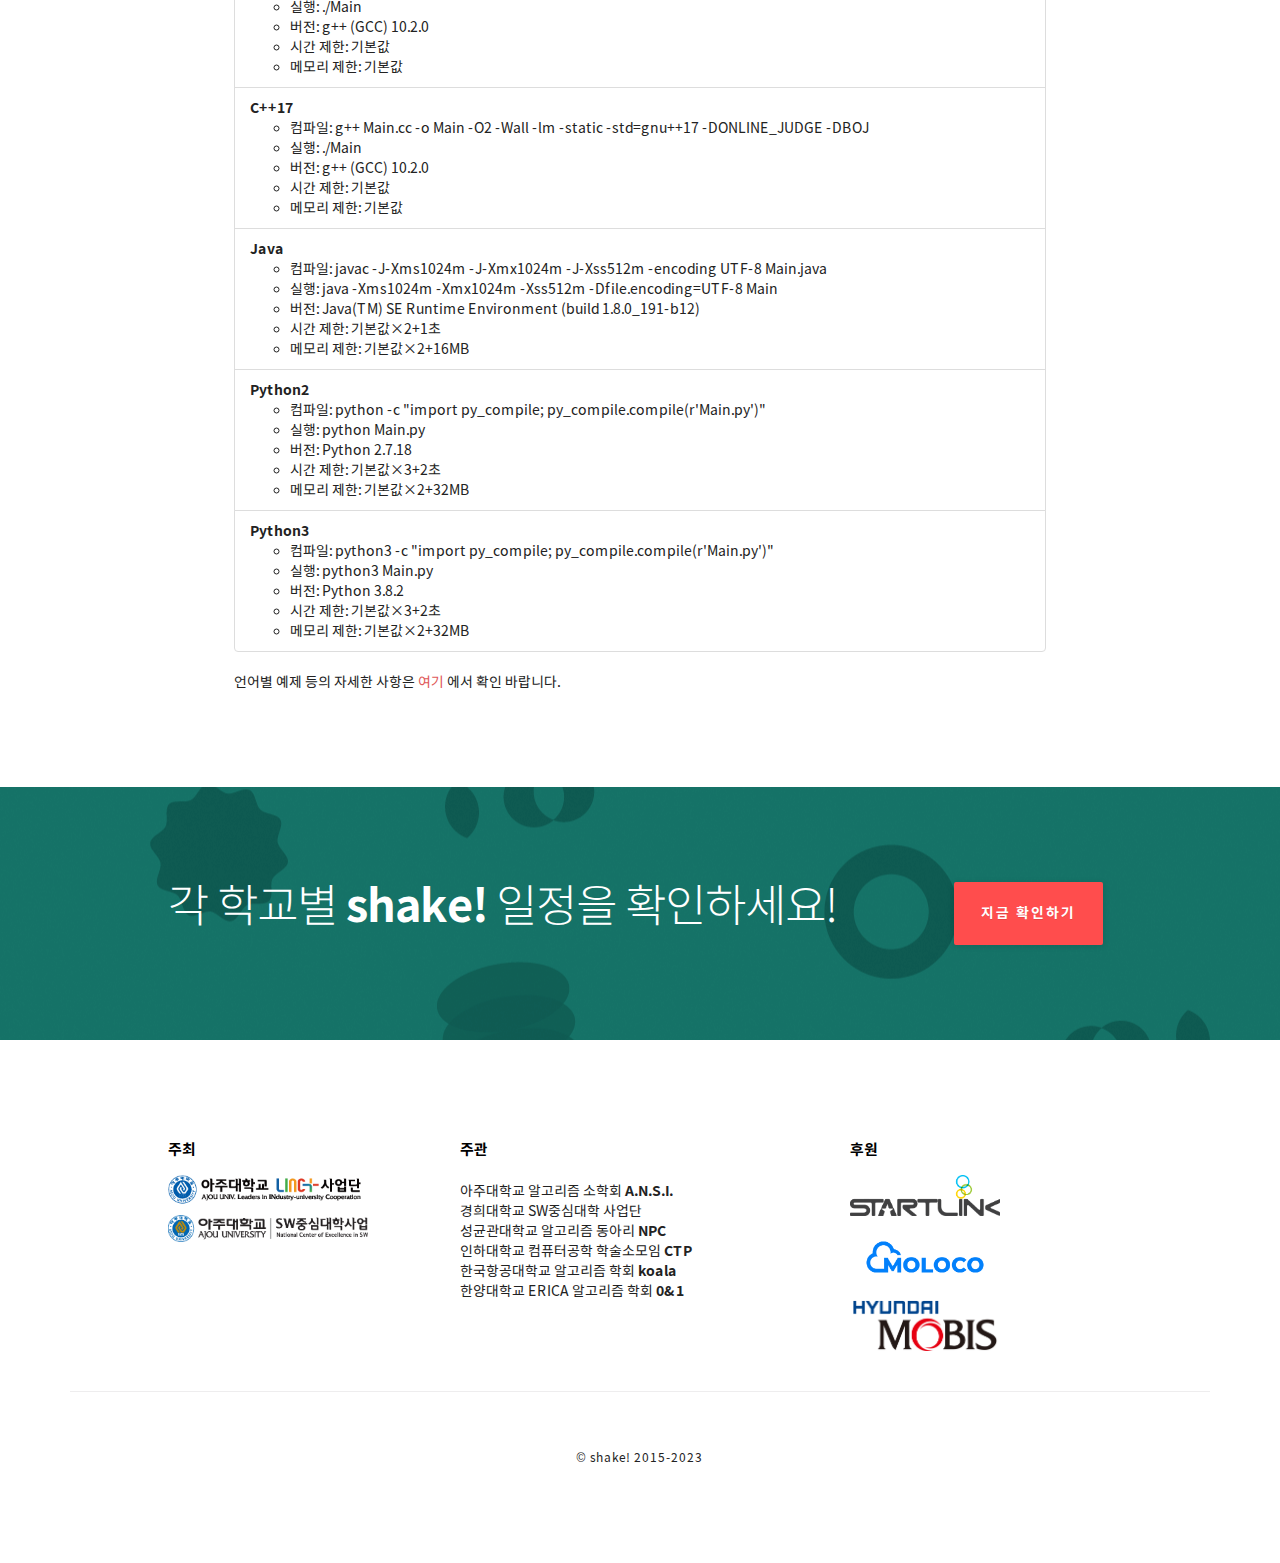
==== commit df1451a5: "Update footer" ====
--- a/index.html
+++ b/index.html
@@ -633,7 +633,7 @@
                             developed by <a href="mailto:waps12b@naver.com">waps12b</a><br>
                             designed by <a href="http://gar.am">garam</a><br>
 -->
-                            © shake! 2015-2021
+                            © shake! 2015-2023
                         </p>
                     </div>
                     <!--/.col-->
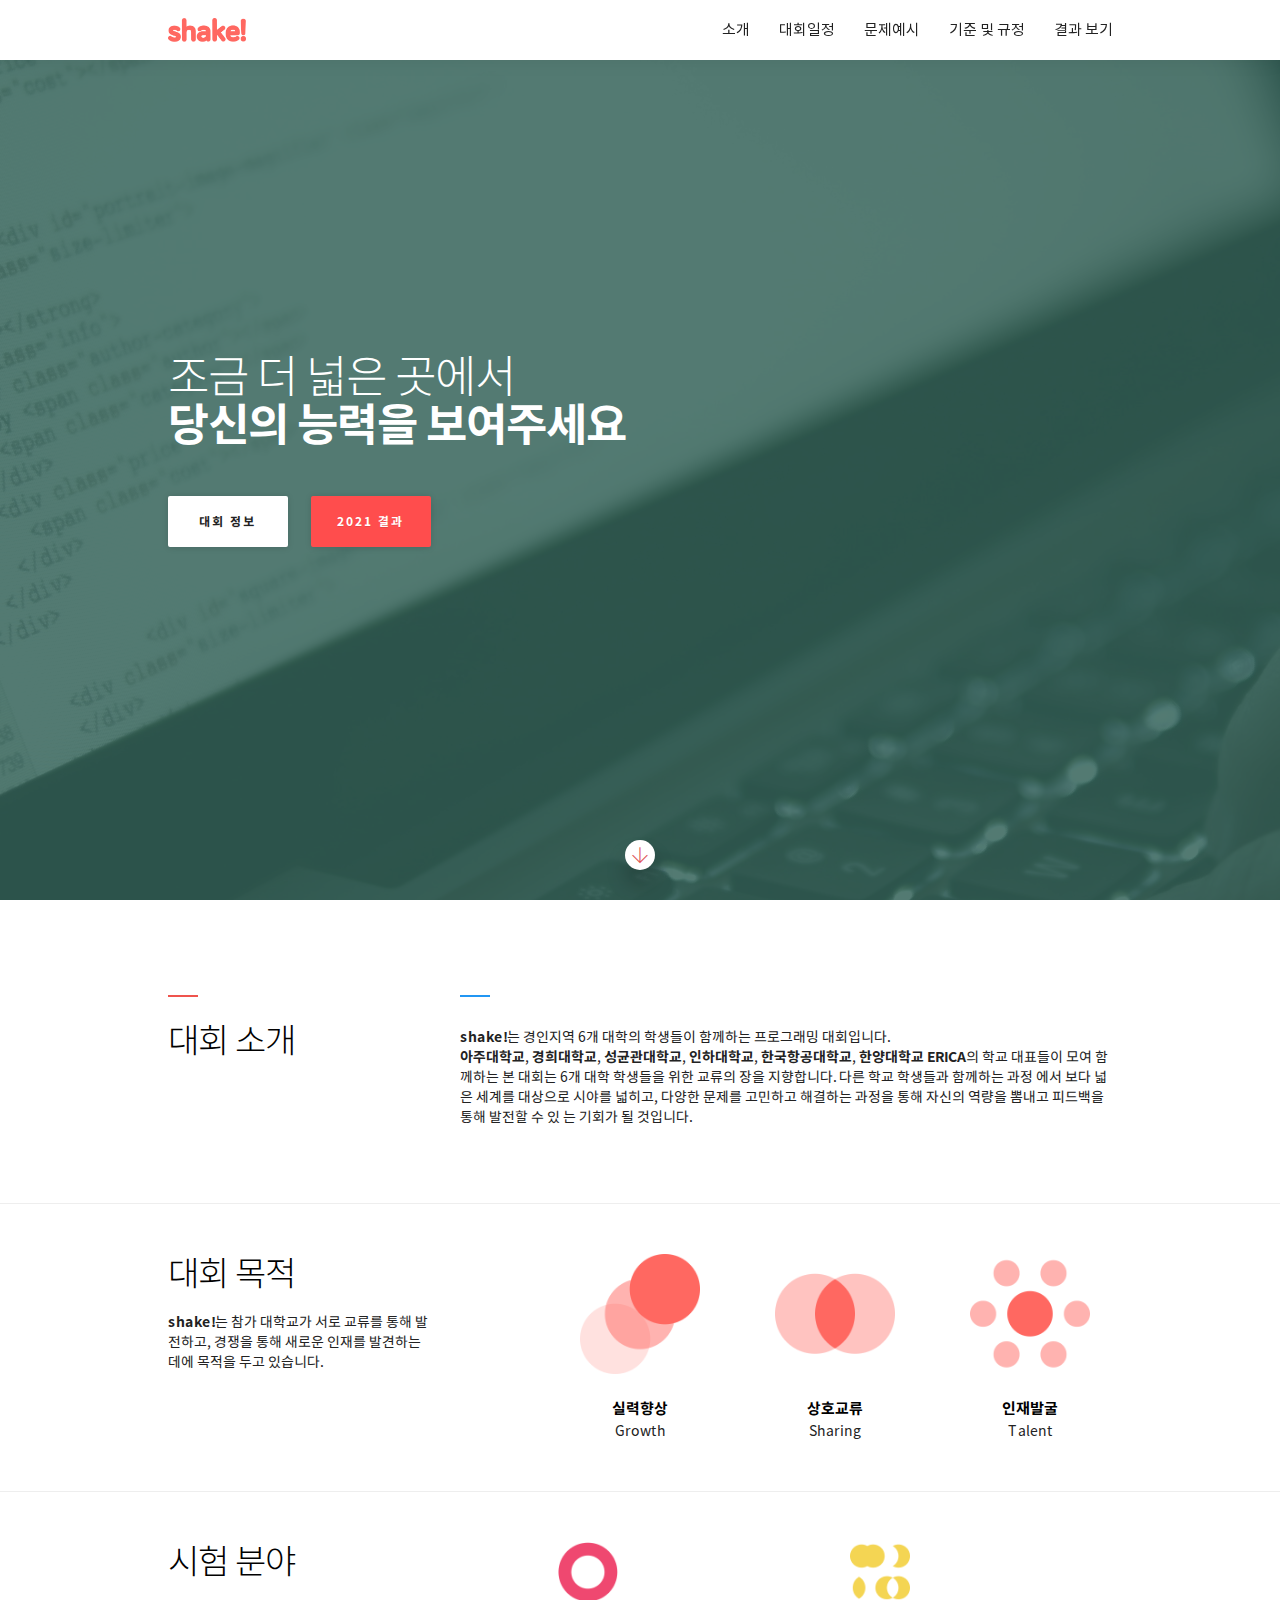
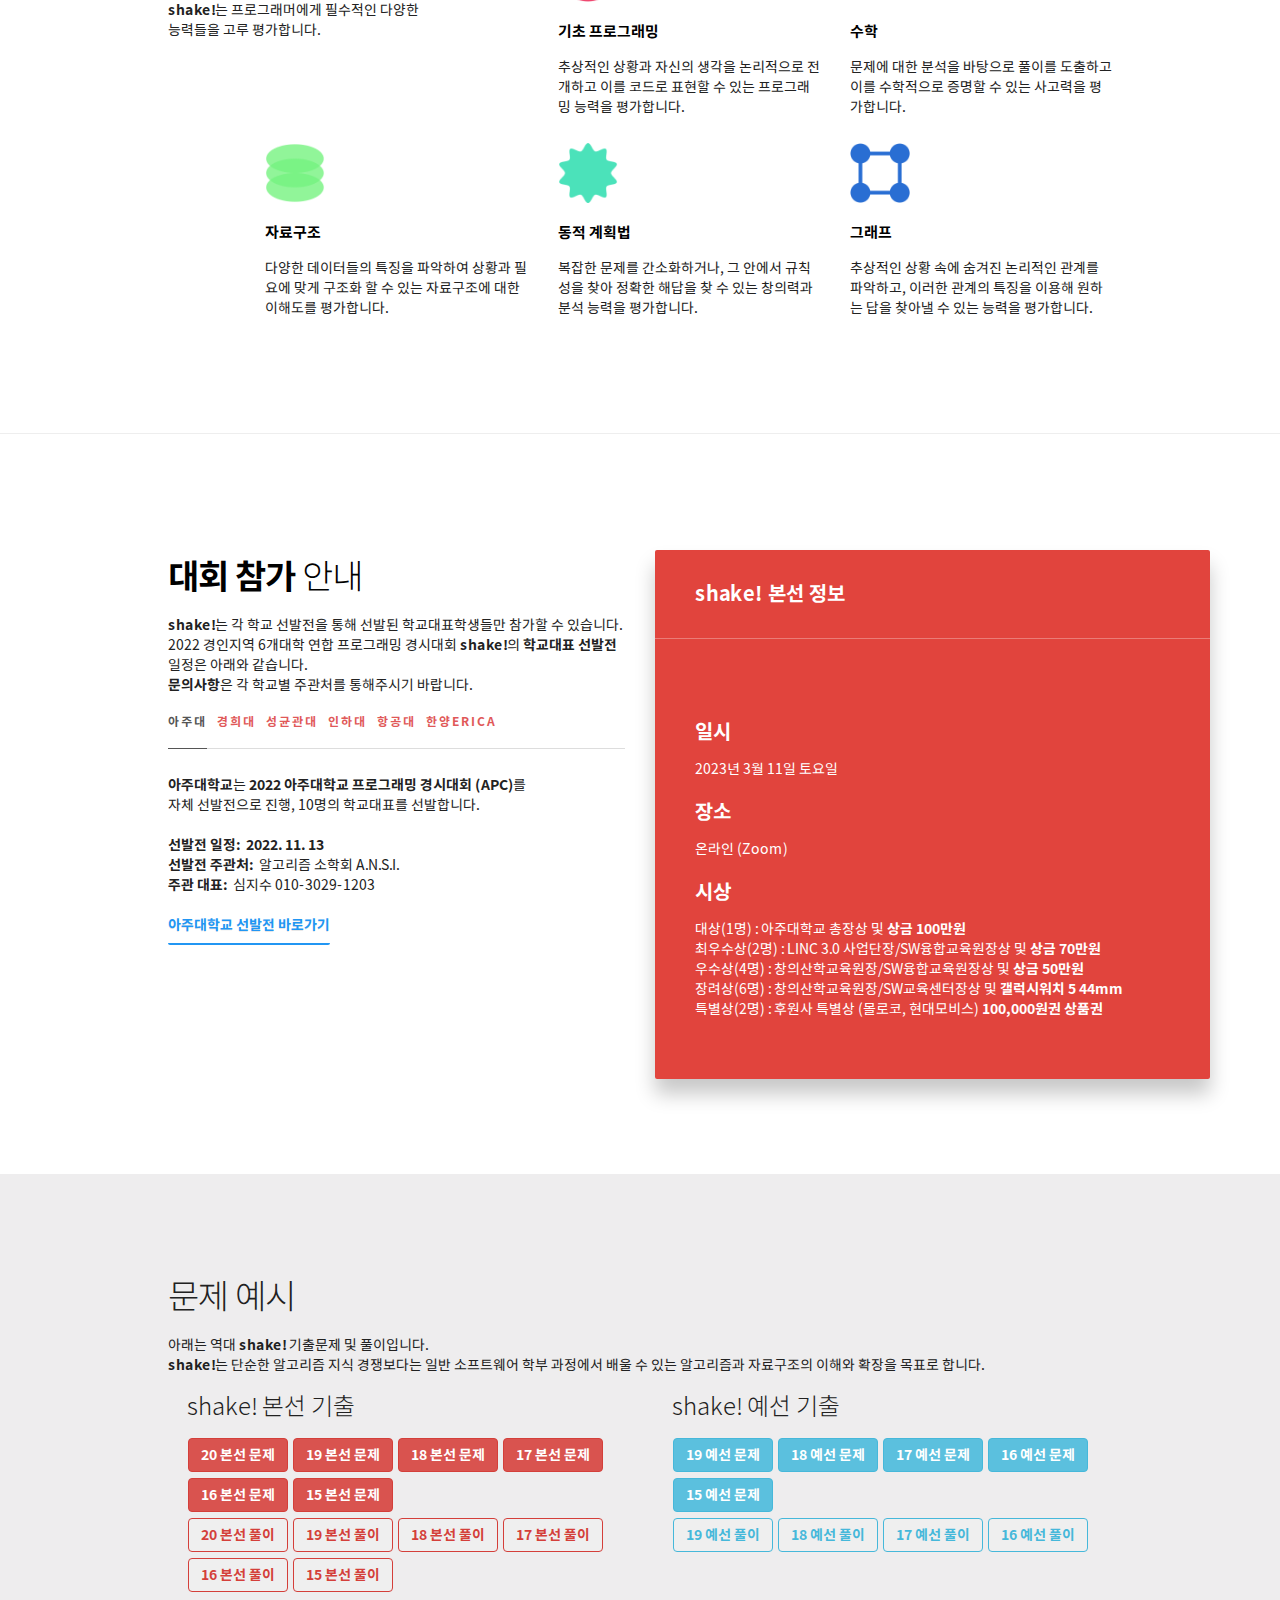
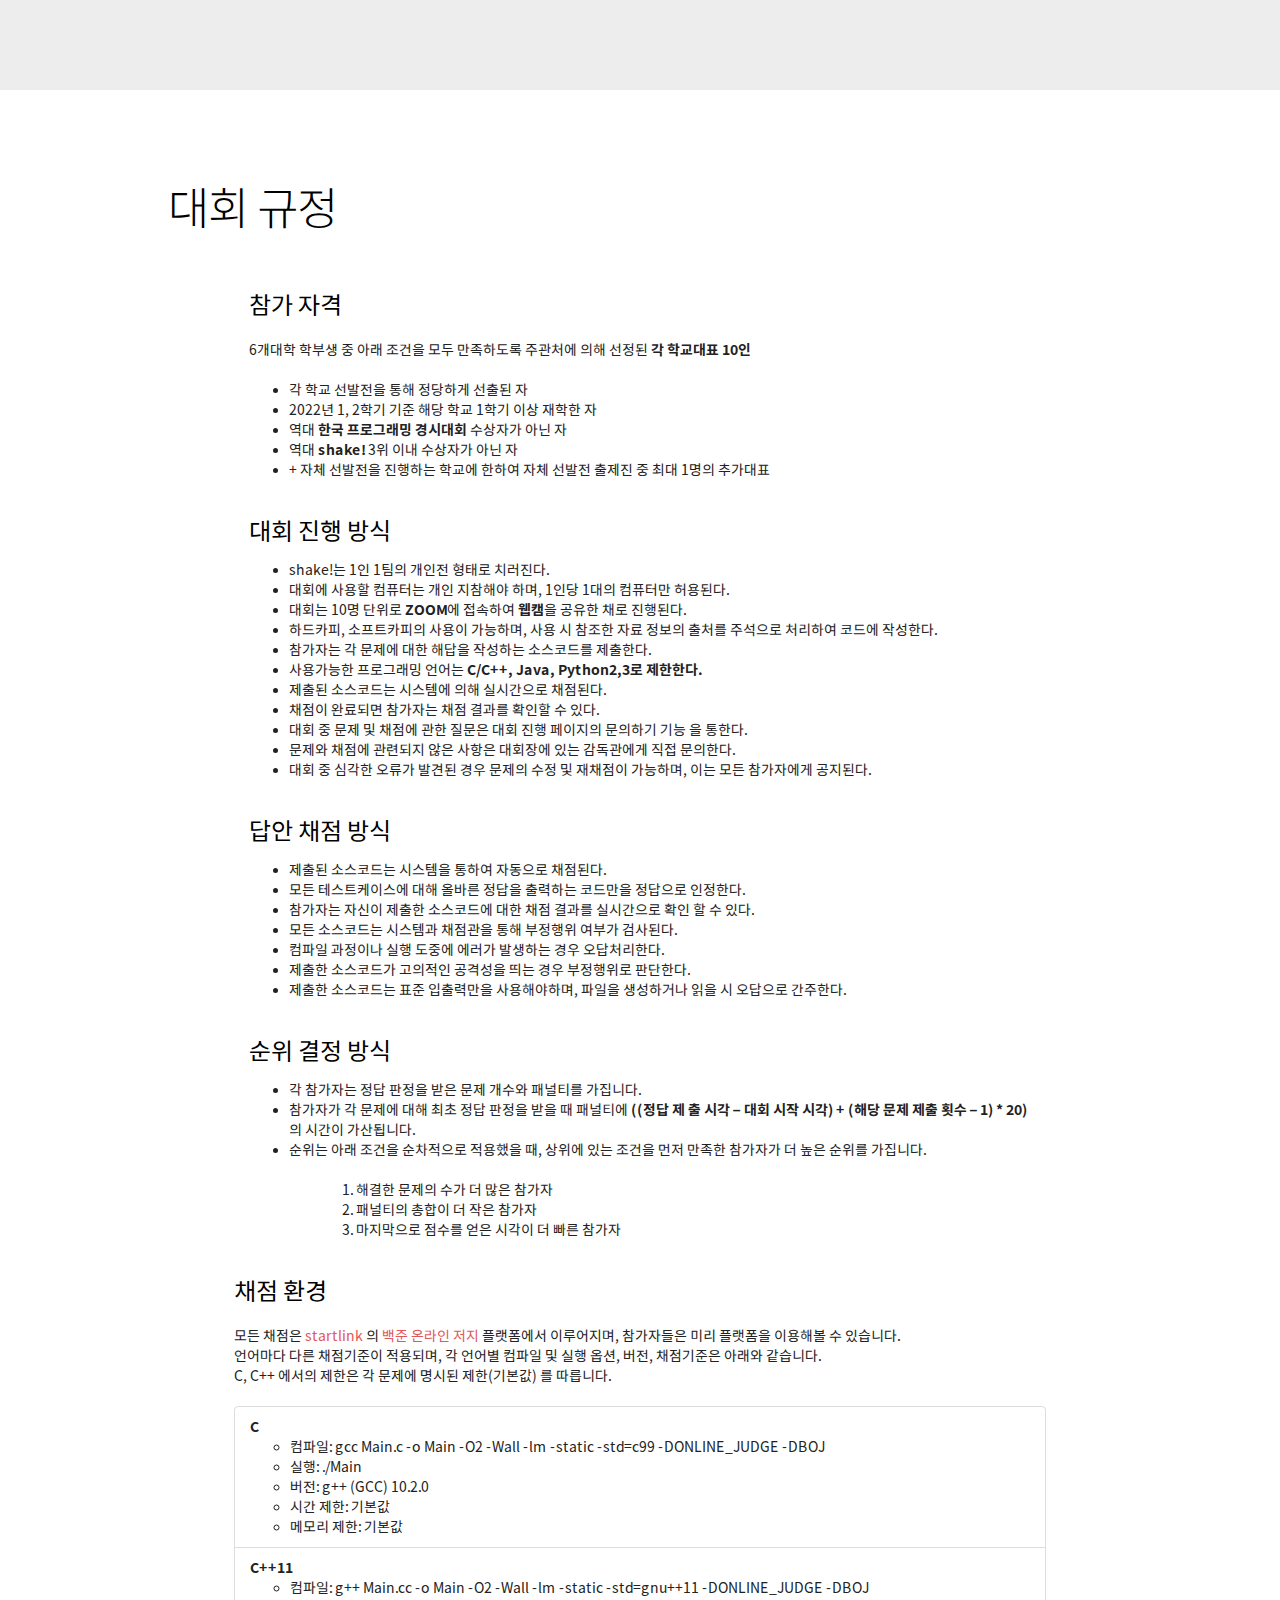
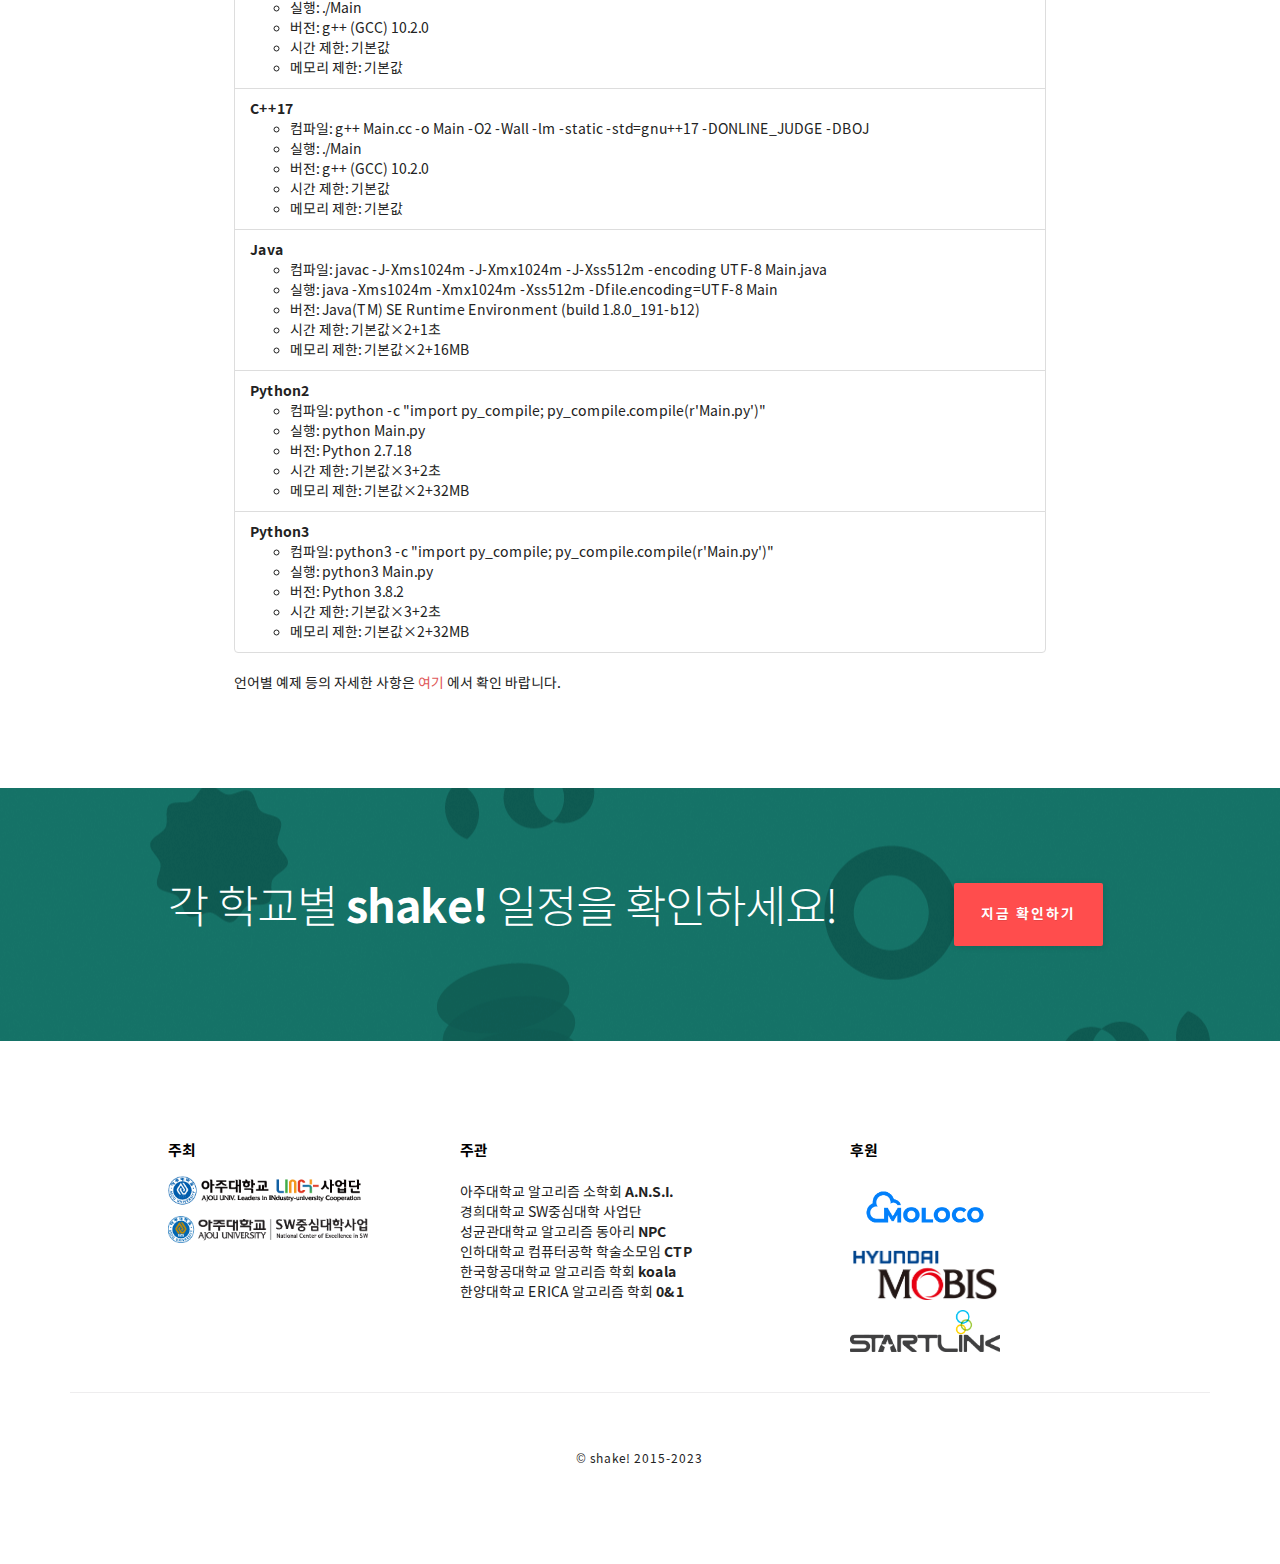
==== commit 94343e4e: "Update award details and sponsers" ====
--- a/index.html
+++ b/index.html
@@ -345,7 +345,7 @@
                     </div>
                     <div class="col-md-1"></div>
                     <!-- /.col -->
-                    <div class="col-md-5">
+                    <div class="col-md-6">
                         <div class="promo-block shadow-5">
                             <div class="pb-header info-background dark"><h4 class="text-white"><strong>shake! 본선 정보</strong></h4></div>
                             <div class="pb-content info-background dark clearfix">
@@ -354,11 +354,11 @@
                                 <h4><strong>장소</strong></h4>
                                 온라인 (Zoom)<br>
                                 <h4><strong>시상</strong></h4>
-                                1위 : 아주대학교 총장상 및 <strong>상금 100만원</strong><br>
-                                2위~3위 : 아주대학교 LINC+ 사업단장상 및 <strong>상금 70만원</strong><br>
-                                4위~6위 : 아주대학교 창의산학교육원장상 및 <strong>상금 50만원</strong><br>
-                                7위~10위 : 장려상 (후원사 특별상) <strong>상금 30만원</strong><br>
-                                (시상 내역은 추후 변동 가능성 있습니다.)<br>
+                                대상(1명) : 아주대학교 총장상 및 <strong>상금 100만원</strong><br>
+                                최우수상(2명) : LINC 3.0 사업단장/SW융합교육원장상 및 <strong>상금 70만원</strong><br>
+                                우수상(4명) : 창의산학교육원장/SW융합교육원장상 및 <strong>상금 50만원</strong><br>
+                                장려상(6명) : 창의산학교육원장/SW교육센터장상 및 <strong>갤럭시워치 5 44mm</strong><br>
+                                특별상(2명) : 후원사 특별상 (몰로코, 현대모비스) <strong>100,000원권 상품권</strong><br>
                             </div>
                         </div>
                     </div>
@@ -613,9 +613,9 @@
                         <!-- <a href="https://www.kitronyx.co.kr/" target="_blank"><img src="./static/img/Kitronyx.jpg" class="company" style = "width:120px; height : auto;"> </a><br> -->
                         <!-- <a href="https://www.meissa.ai/ko/" target="_blank"><img src="./static/img/Meissa_Logo.jpg" class="company"> </a> -->
                         <!-- <a href="https://d2.naver.com/home" target="_blank"><img src="./static/img/NAVER D2 LOGO.png" class="company"> </a> -->
-                        <a href="https://startlink.io/" target="_blank"><img src="./static/img/company-startlink.png" class="company" style="width: 150px; height: auto;"> </a>
                         <a href="https://www.moloco.com/ko" target="_blank"><img src="./static/img/moloco.png" class="company" style="width: 150px; height: auto;"> </a>
                         <a href="https://www.mobis.co.kr/" target="_blank"><img src="./static/img/hyundaimobis_CI.jpg" class="company" style="width: 150px; height: auto;"> </a>
+                        <a href="https://startlink.io/" target="_blank"><img src="./static/img/company-startlink.png" class="company" style="width: 150px; height: auto;"> </a>
                     </div>
                     <!--/.col-->
                     <div class="col-md-12">
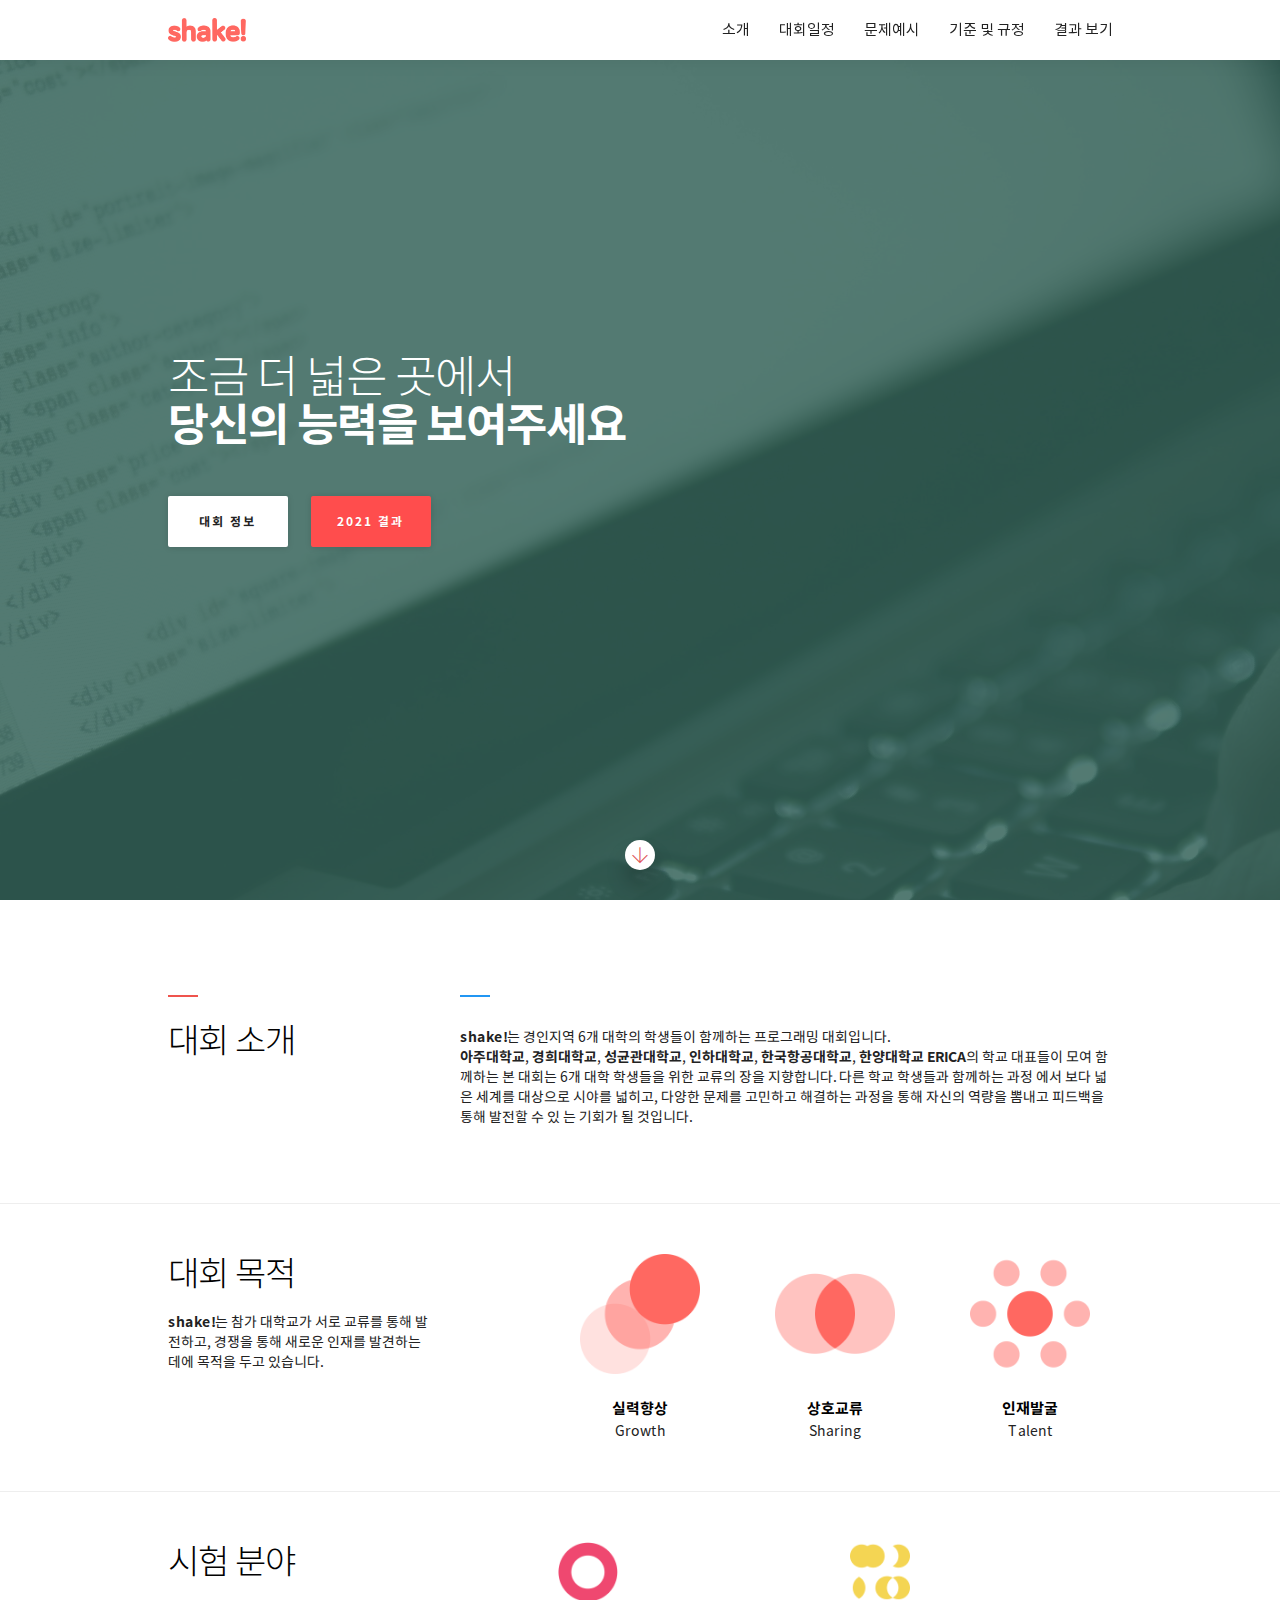
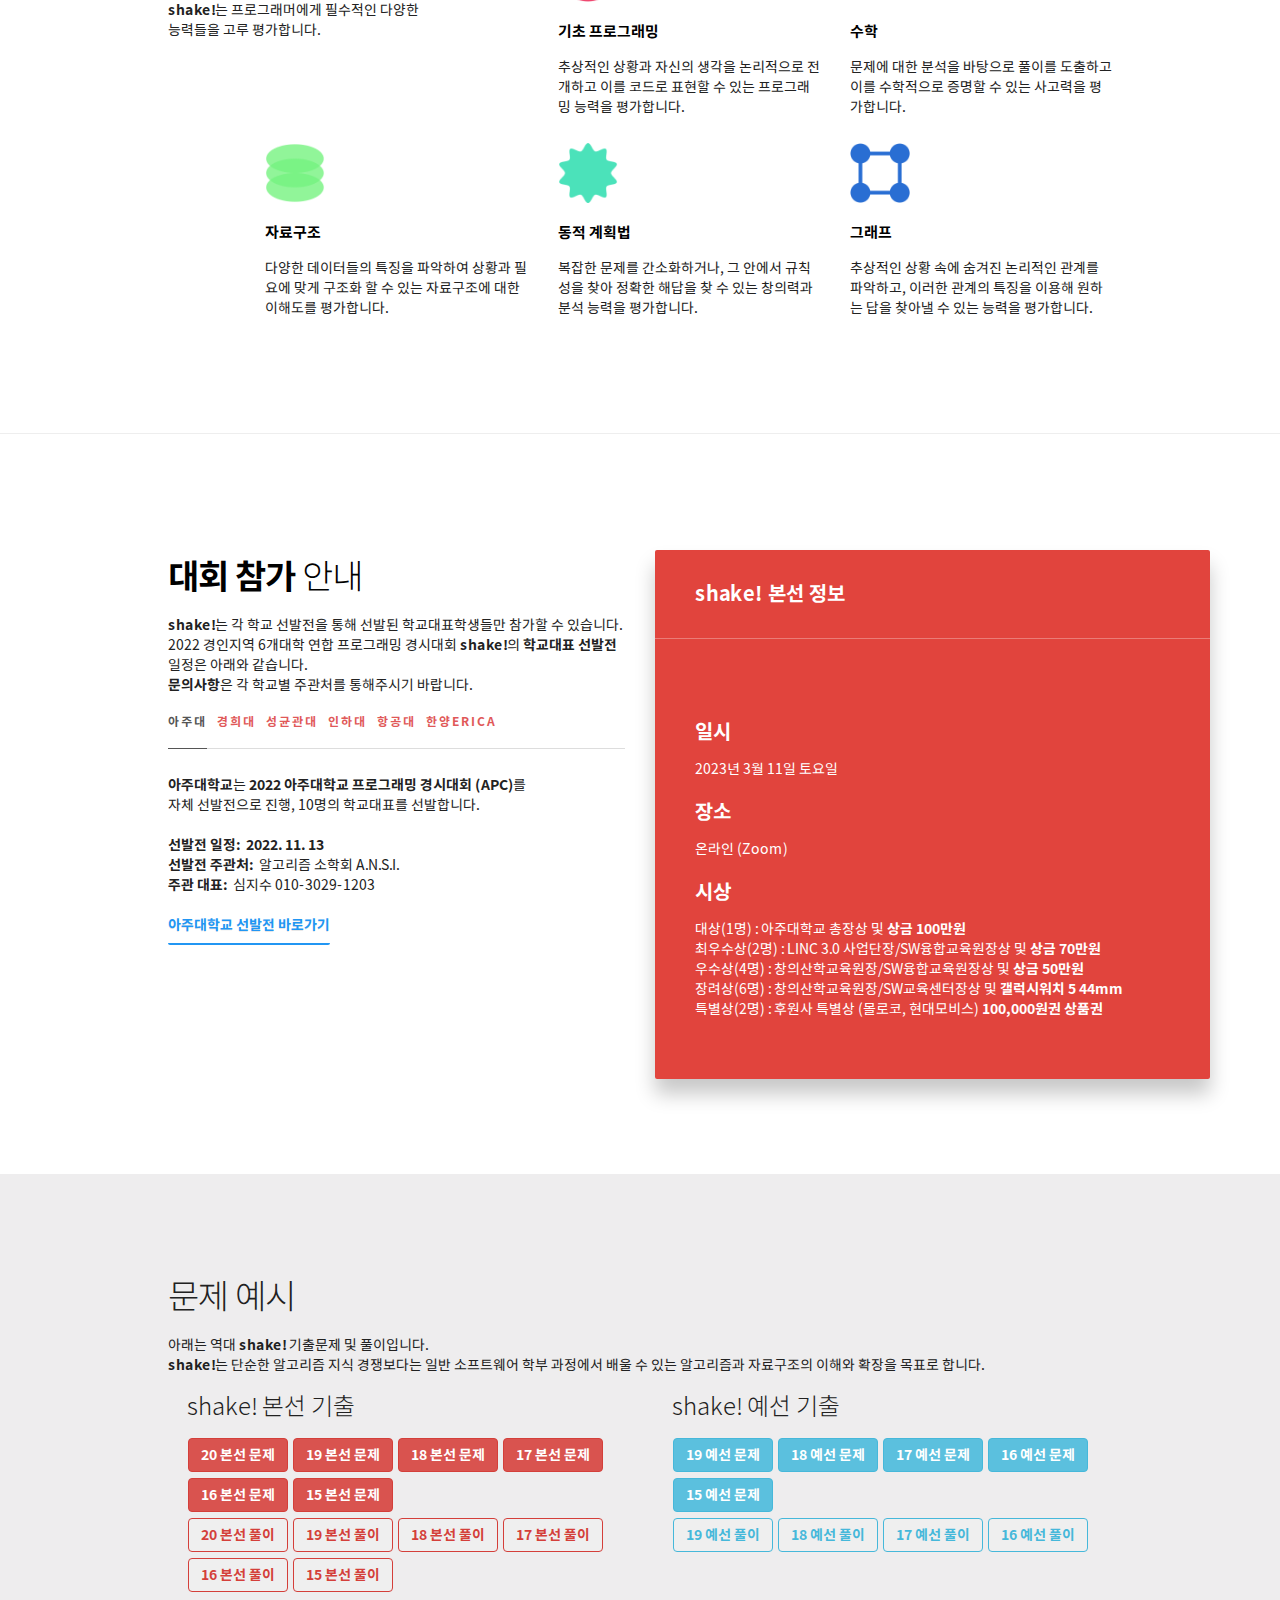
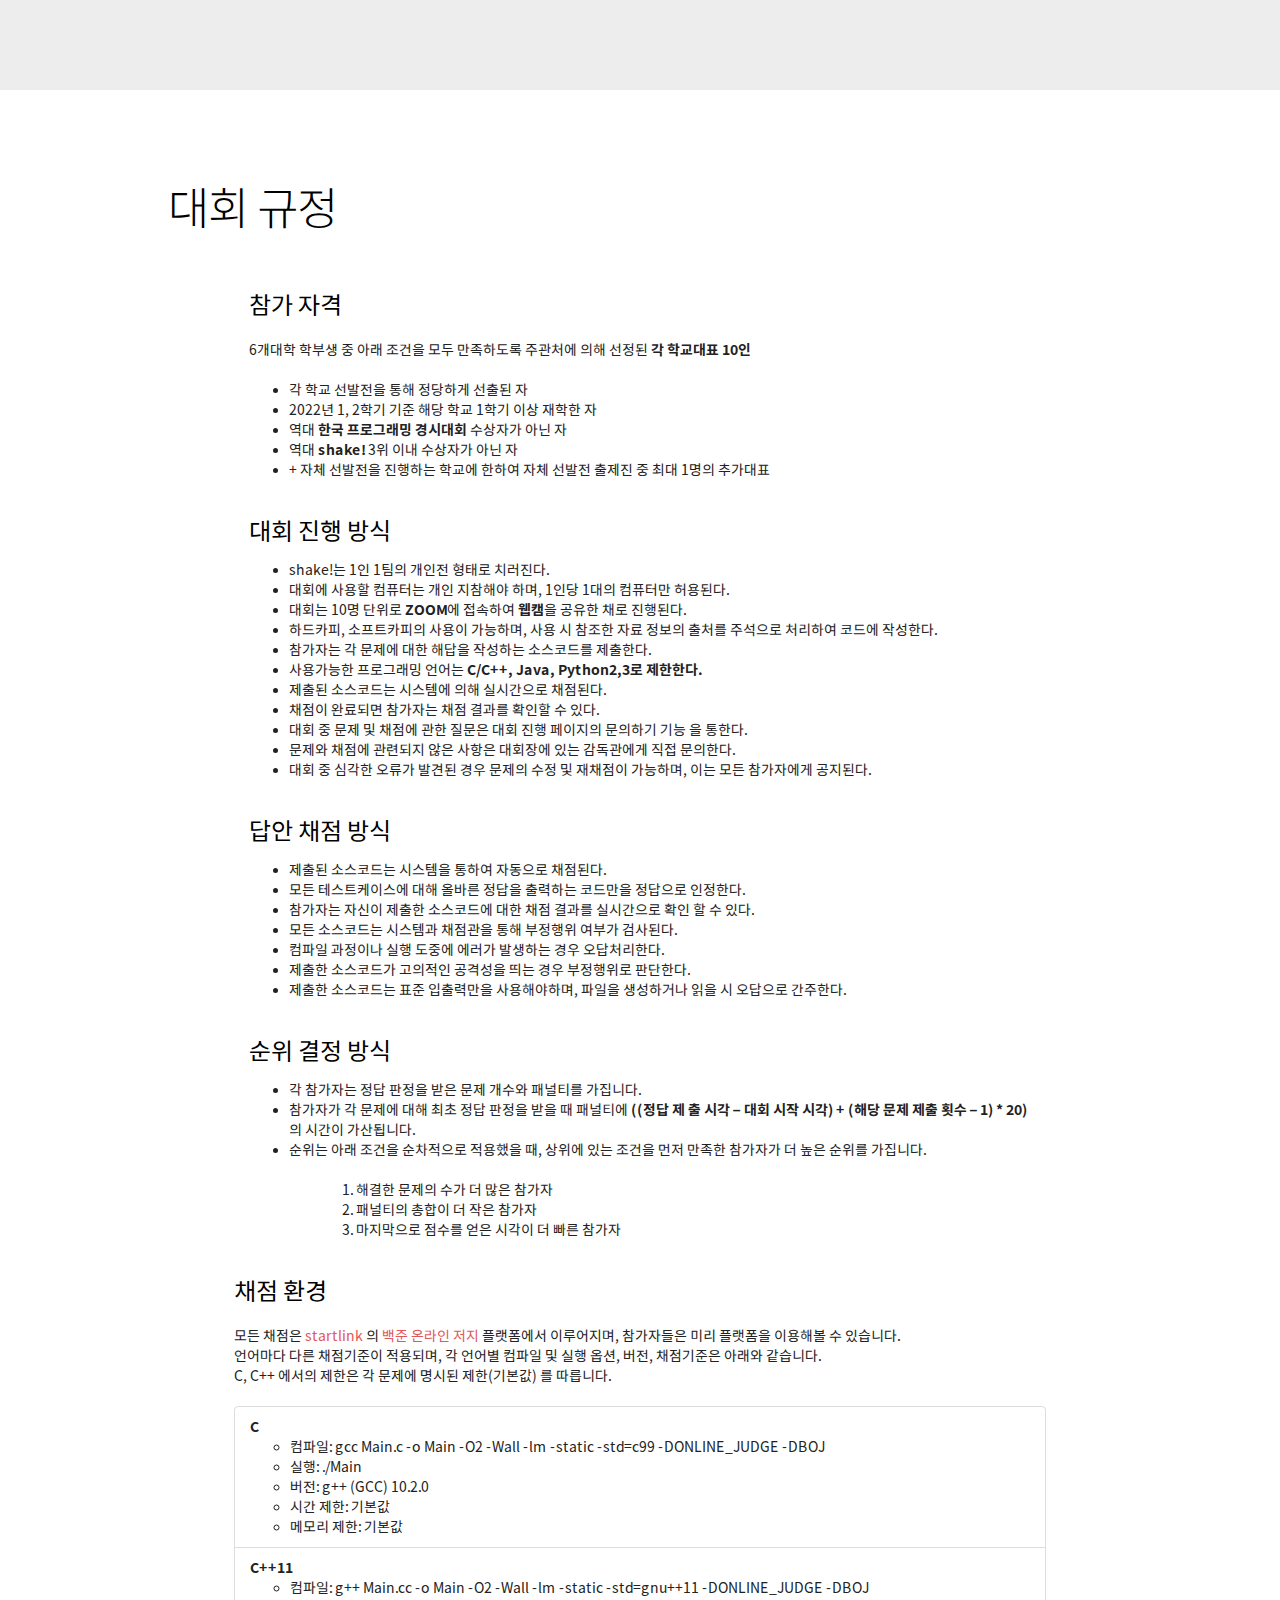
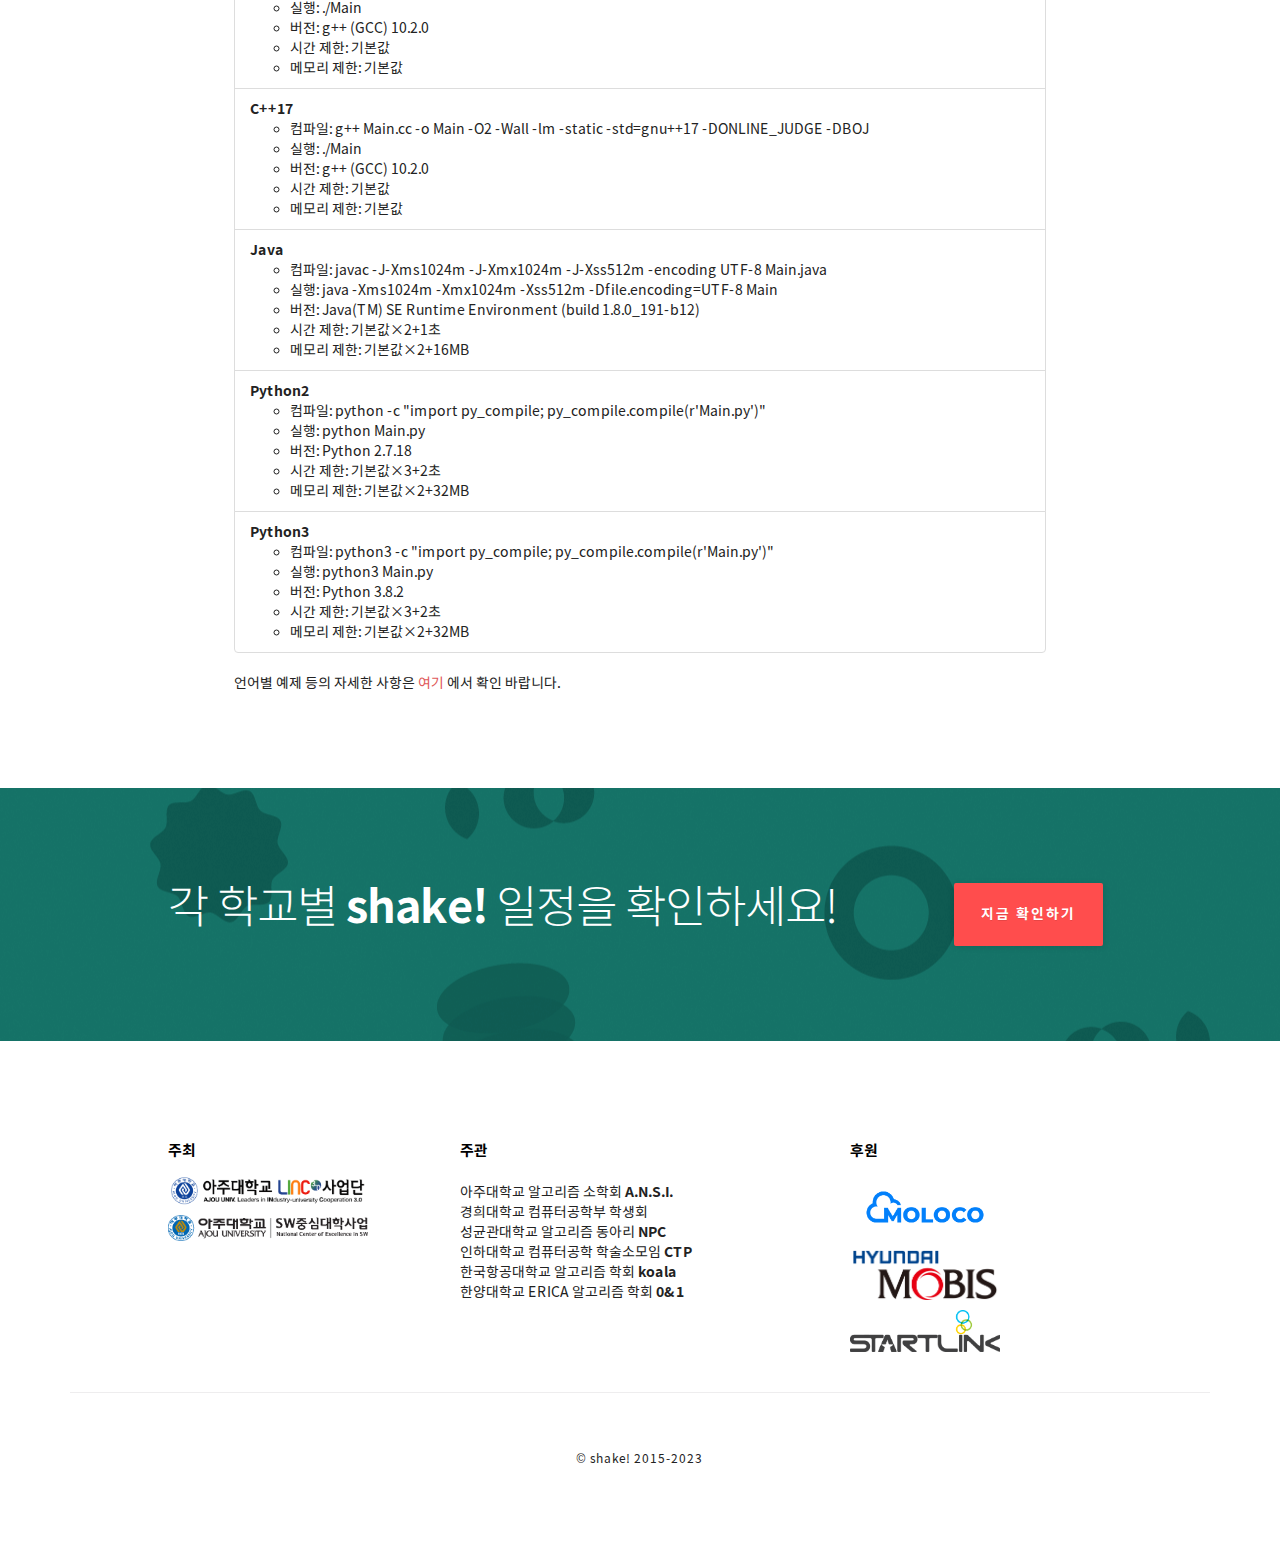
==== commit 9e50a089: "Update linc logo" ====
--- a/index.html
+++ b/index.html
@@ -52,12 +52,12 @@
 
     <!-- Favicons -->
 
-    <meta property="og:image" content="https://shake.codes/static/img/2020_og.jpg"/>
-    <meta property="og:title" content="2021 경인지역 6개대학 연합 프로그래밍 경시대회 shake!"/>
+    <meta property="og:image" content="https://shake.codes/static/img/2022_shake_og.png"/>
+    <meta property="og:title" content="2022 경인지역 6개대학 연합 프로그래밍 경시대회 shake!"/>
     <meta property="og:url" content="https://shake.codes"/>
-    <meta property="og:site_name" content="shake! 2021"/>
+    <meta property="og:site_name" content="shake! 2022"/>
     <meta property="og:type" content="website"/>
-    <meta property="og:description" content="아주대학교, 경희대학교, 성균관대학교, 인하대학교, 한국항공대학교, 한양대학교 ERICA의 학교 대표들이 모여 함께하는 교류의 장, 2021 shake!"/>
+    <meta property="og:description" content="아주대학교, 경희대학교, 성균관대학교, 인하대학교, 한국항공대학교, 한양대학교 ERICA의 학교 대표들이 모여 함께하는 교류의 장, 2022 shake!"/>
 
 </head>
 
@@ -588,7 +588,7 @@
                         <div class="row">
                             <div class="col-md-10">
                                 <h5 class="uppercase-text"><strong>주최</strong></h5>
-                                <a href="http://linc.ajou.ac.kr" target="_blank"> <img src="./static/img/company-linc.gif" style="width:200px; height:auto;" class="company"> </a>
+                                <a href="http://linc.ajou.ac.kr" target="_blank"> <img src="./static/img/logo/LINC3.0.png" style="width:200px; height:auto;" class="company"> </a>
                                 <a href="https://sw.ajou.ac.kr/sw/index.do" target="_blank"> <img src="./static/img/ajou-ncesw.png" style="width:200px; height:auto;" class="company"> </a>
                             </div>
                             <div class="col-md-2"></div>
@@ -598,7 +598,7 @@
                     <div class="col-md-4">
                         <h5 class="uppercase-text"><strong>주관</strong></h5>
                         <p>아주대학교 알고리즘 소학회 <strong>A.N.S.I.</strong>
-                        <br>경희대학교 SW중심대학 사업단
+                        <br>경희대학교 컴퓨터공학부 학생회
                         <br>성균관대학교 알고리즘 동아리 <strong>NPC</strong>
                         <br>인하대학교 컴퓨터공학 학술소모임 <strong>CTP</strong>
                         <br>한국항공대학교 알고리즘 학회 <strong>koala</strong>
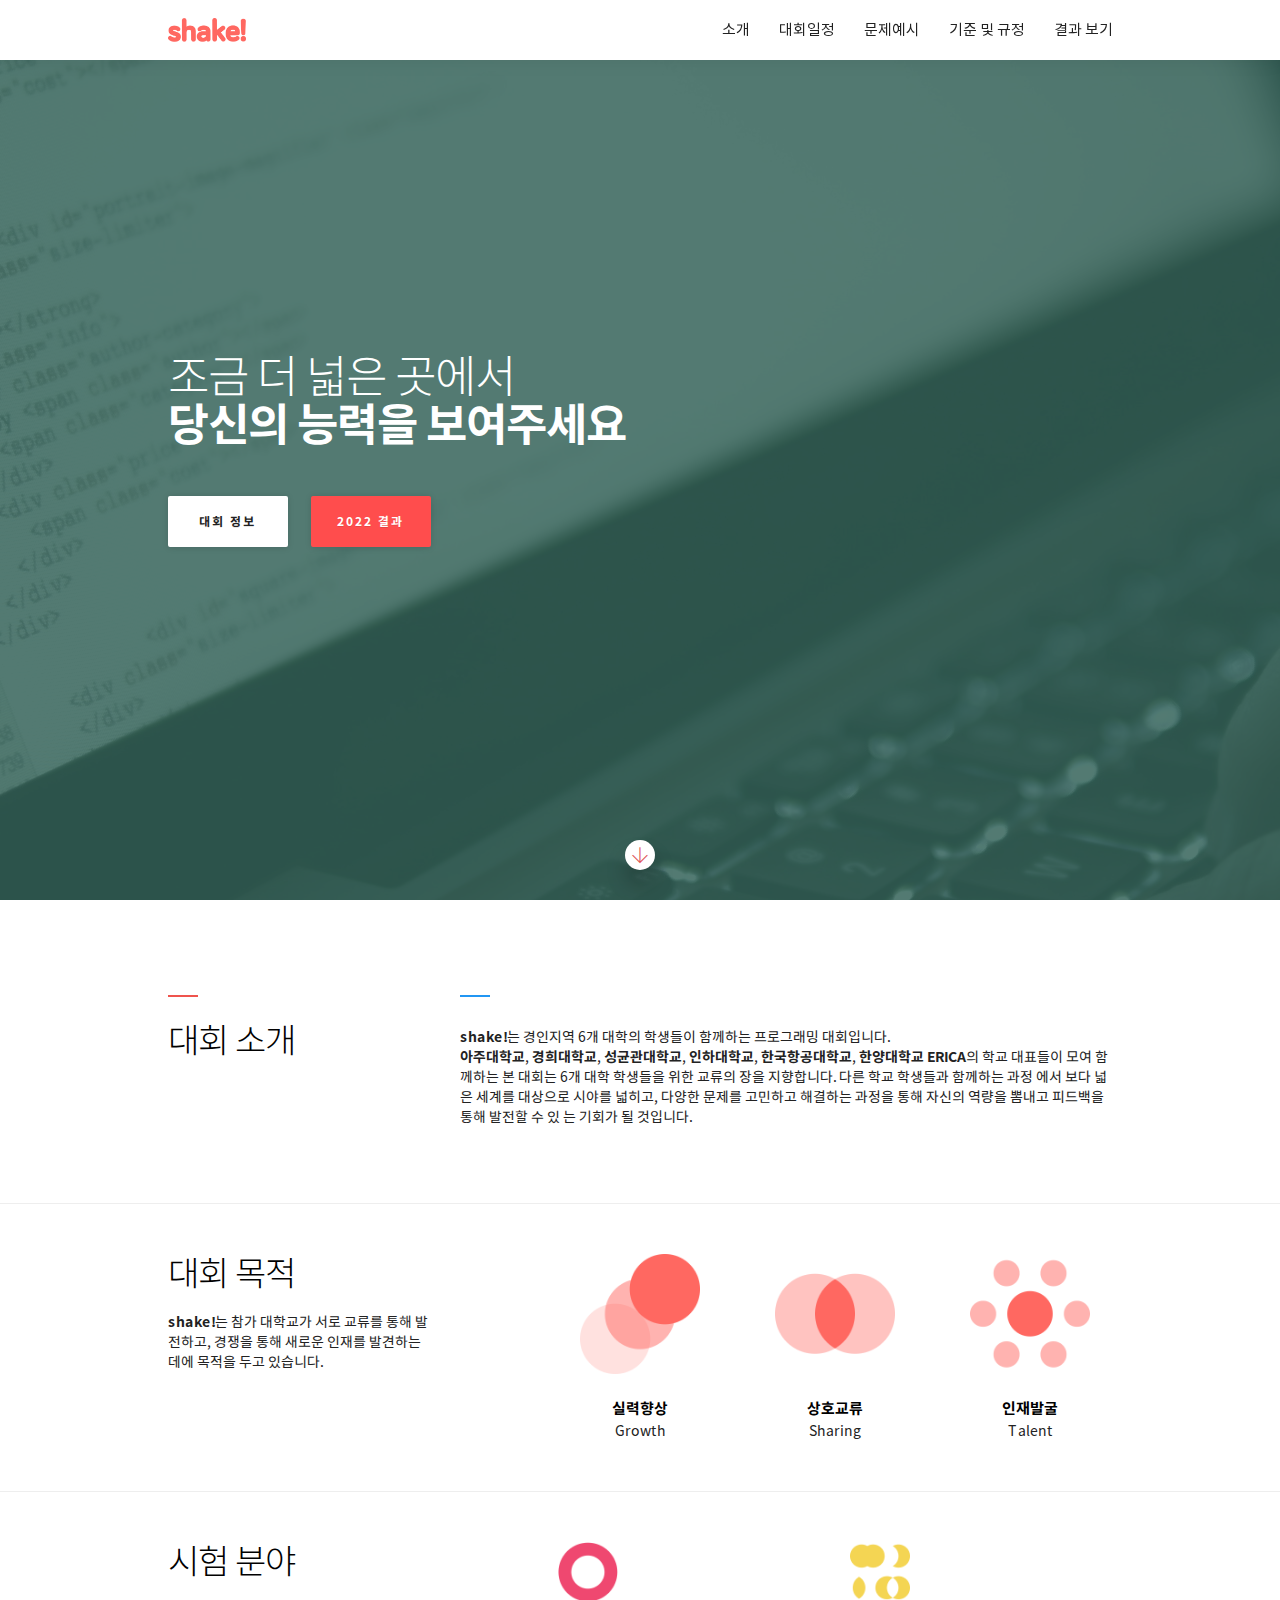
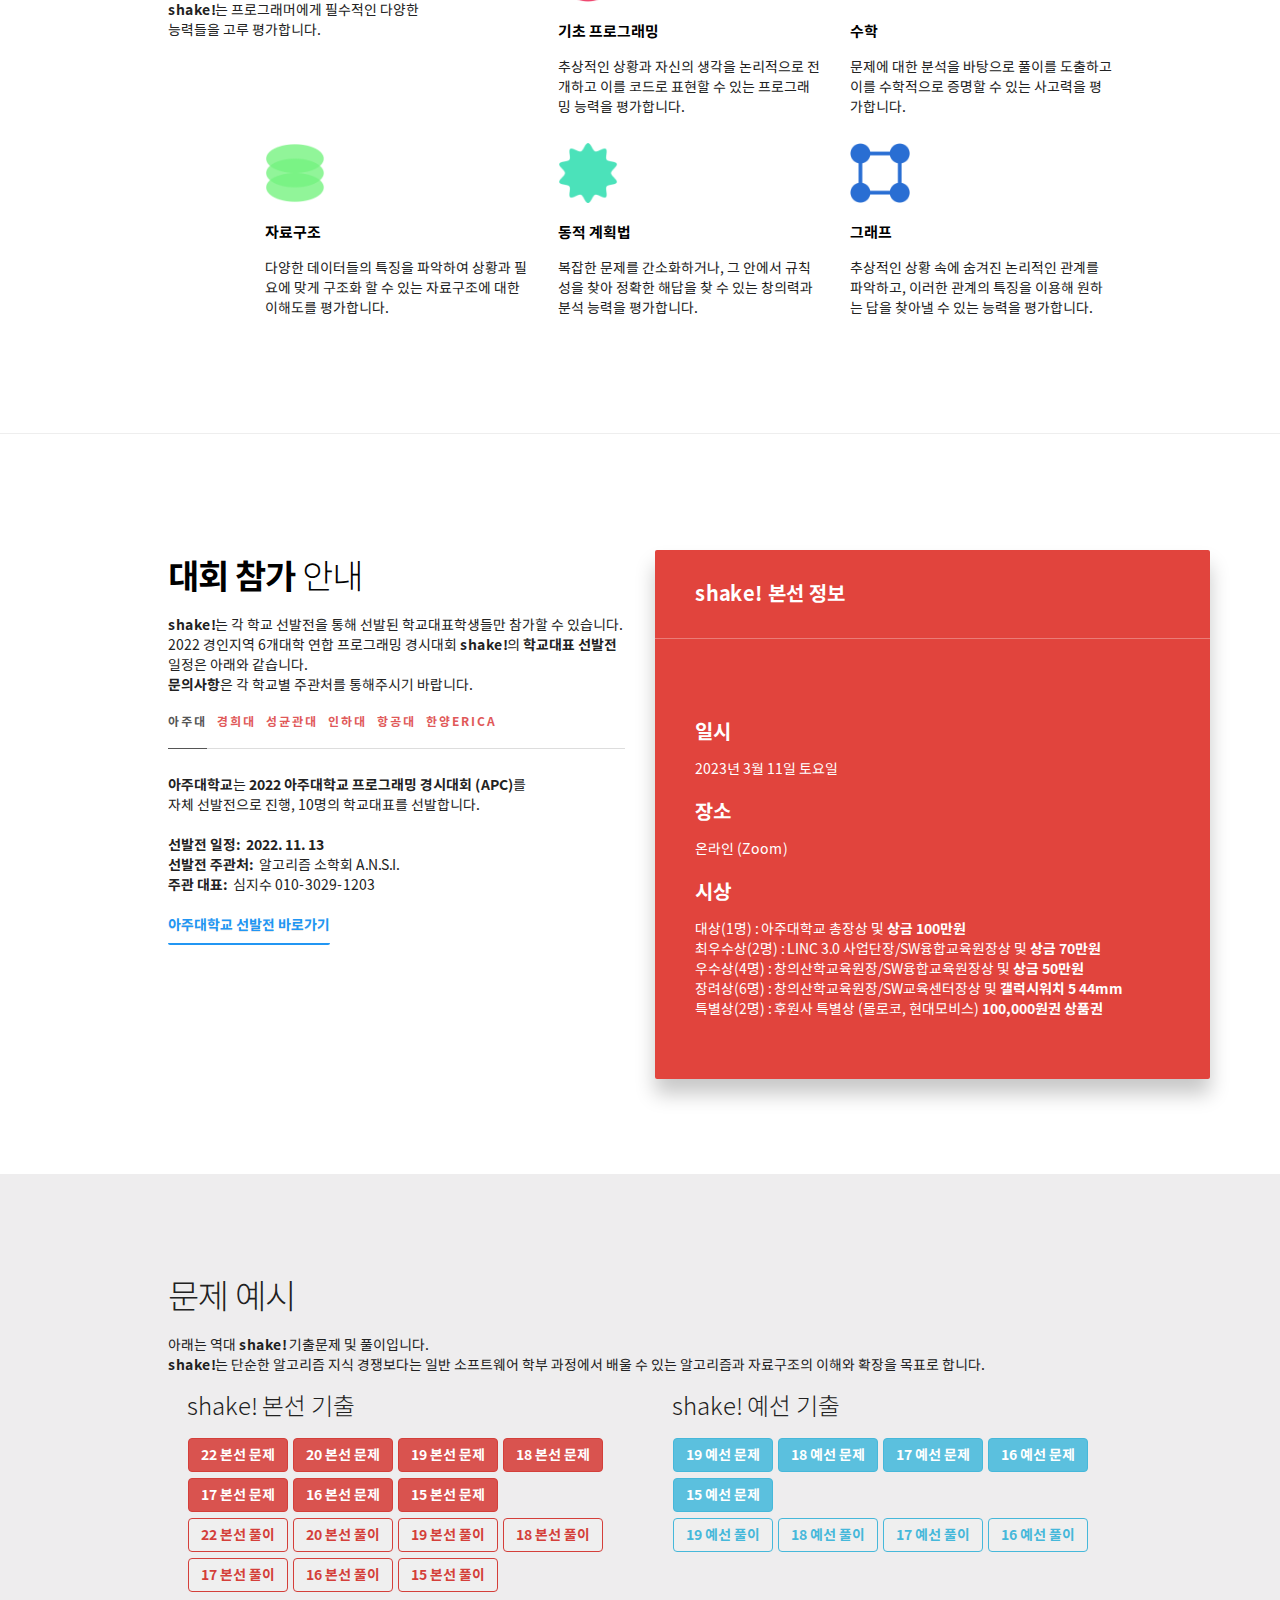
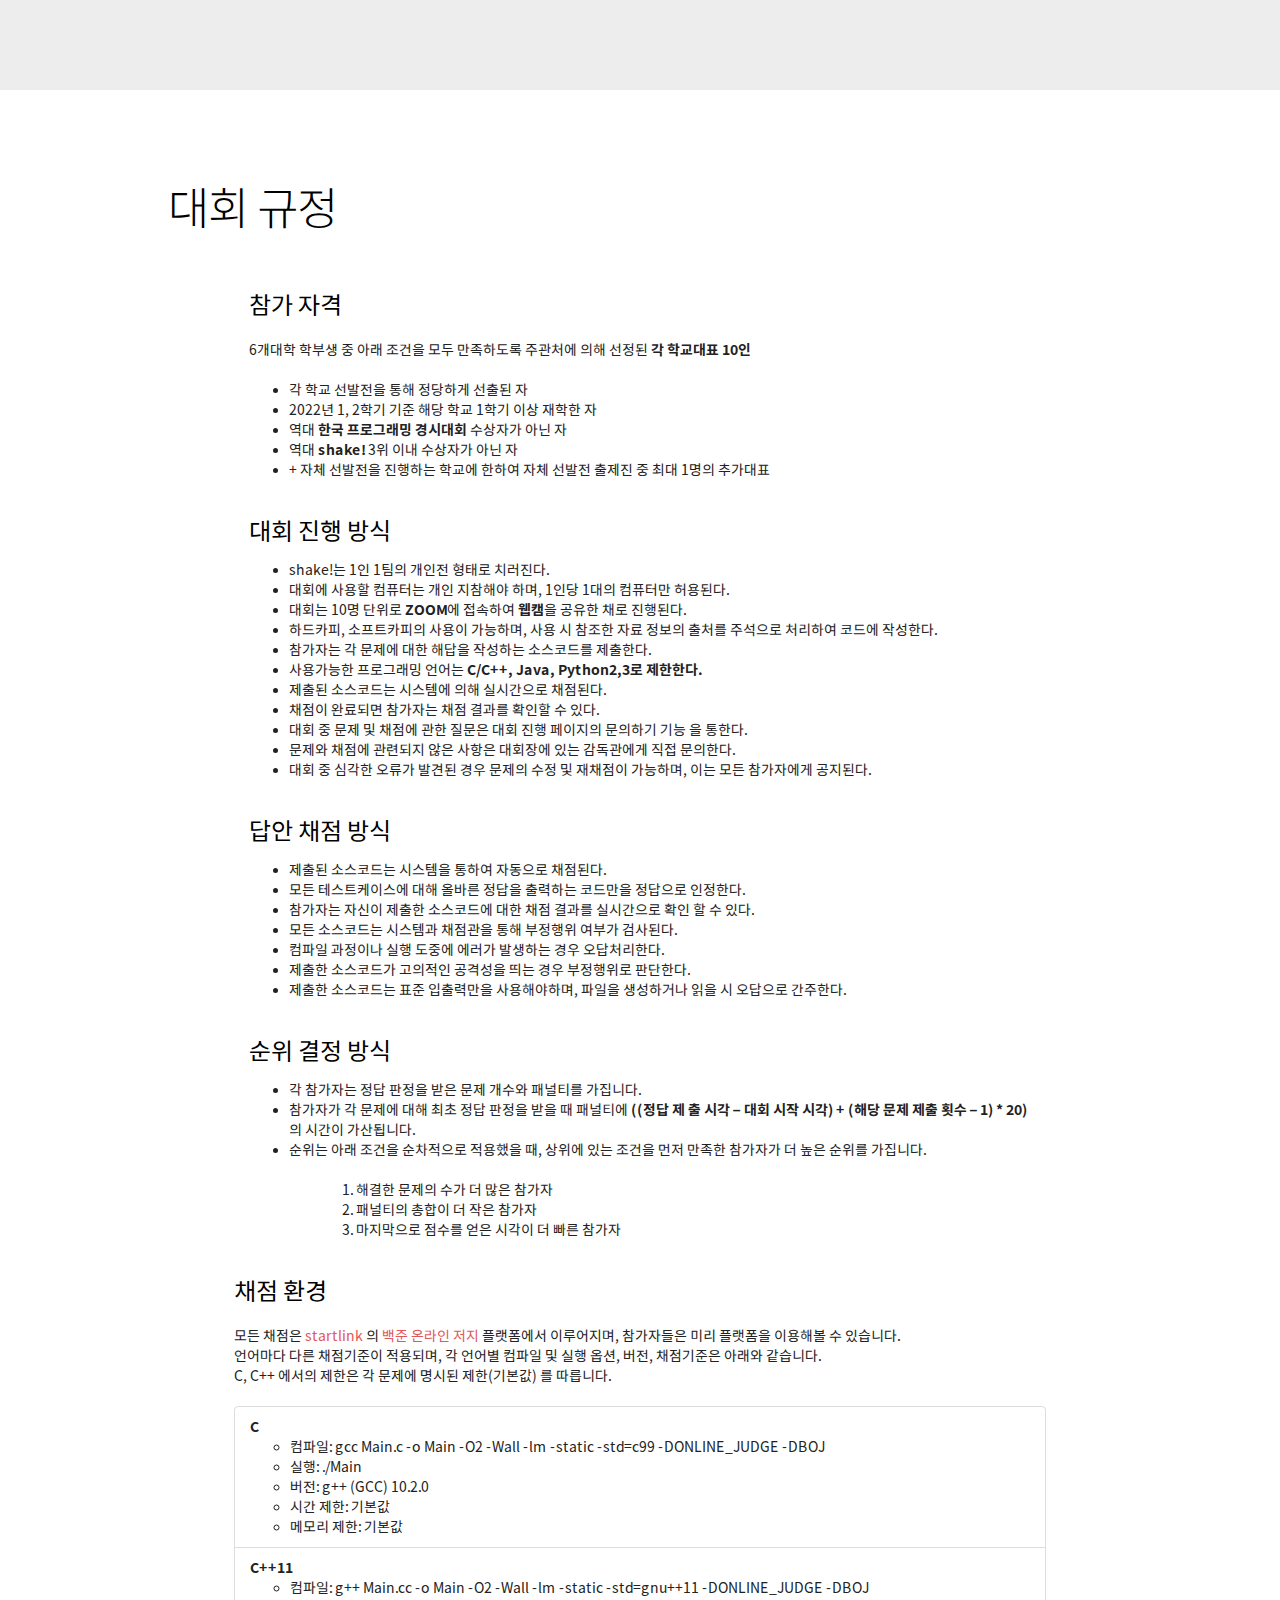
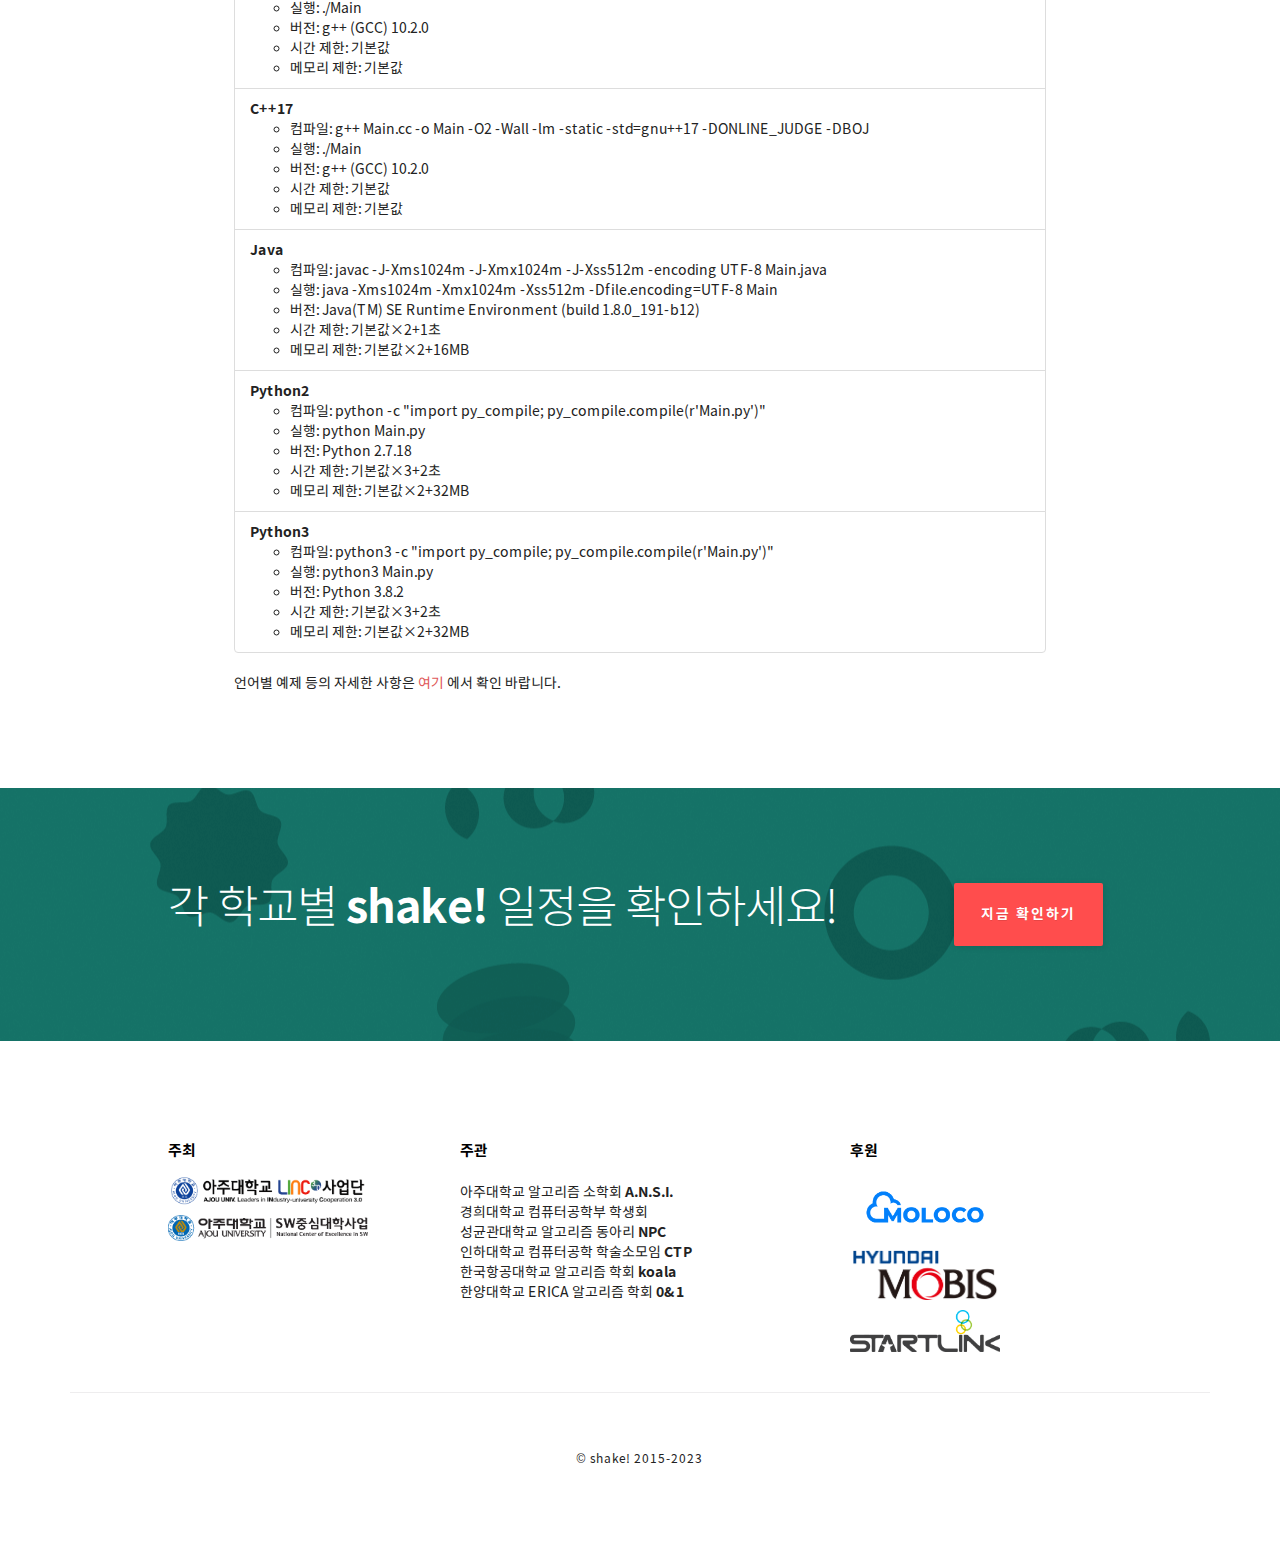
==== commit 0ad8598d: "Update 2022 result" ====
--- a/index.html
+++ b/index.html
@@ -95,7 +95,7 @@
                                 </li>
                                 <li><a href="#rule">기준 및 규정</a>
                                 </li>
-                                <li><a href="./results/2020/index.html">결과 보기</a>
+                                <li><a href="./results/2022/index.html">결과 보기</a>
                                 </li>
                             </ul>
                         </div>
@@ -127,7 +127,7 @@
                             <p>
 <!--                                 <a class="btn btn-punch btn-white hover-primary hover-colors btn-md" href="#apply" role="button">본선일정 안내</a>  -->
                                 <a class="btn btn-punch btn-white hover-primary hover-colors btn-md" href="#about" role="button">대회 정보</a>
-                                <a class="btn btn-punch btn-primary btn-md btn-darker" href="./results/2021/index.html" role="button">2021 결과</a>
+                                <a class="btn btn-punch btn-primary btn-md btn-darker" href="./results/2022/index.html" role="button">2022 결과</a>
                             </p>
                         </div>
                     </div>
@@ -384,6 +384,7 @@
                             <div class="row" style="margin-left:2%">
                                 <div class="col-md-6">
                                     <h3 class="lighter">shake! 본선 기출</h3>
+                                    <a href="https://www.acmicpc.net/contest/view/962"><button type="button" class="btn btn-danger btn-preprob"><strong>22 본선 문제</strong></button></a>
                                     <a href="https://www.acmicpc.net/category/detail/2399"><button type="button" class="btn btn-danger btn-preprob"><strong>20 본선 문제</strong></button></a>
                                     <a href="https://www.acmicpc.net/category/detail/2041"><button type="button" class="btn btn-danger btn-preprob"><strong>19 본선 문제</strong></button></a>
                                     <a href="https://www.acmicpc.net/category/detail/1890"><button type="button" class="btn btn-danger btn-preprob"><strong>18 본선 문제</strong></button></a>
@@ -391,6 +392,7 @@
                                     <a href="https://lavida.us/collection.php?col_id=4272"><button type="button" class="btn btn-danger btn-preprob"><strong>16 본선 문제</strong></button></a>
                                     <a href="https://lavida.us/collection.php?col_id=4269"><button type="button" class="btn btn-danger btn-preprob"><strong>15 본선 문제</strong></button></a>
                                     <br>
+                                    <a href="https://drive.google.com/file/d/1LrkDq0LkD_z6fidBHSabhCawgyYy4rz2/view?usp=sharing"><button type="button" class="btn btn-outline-danger btn-preprob"><strong>22 본선 풀이</strong></button></a>
                                     <a href="https://drive.google.com/file/d/1MA4W5Jic9goqLtH6fjn0ymgNF8GydA_O/view?usp=sharing"><button type="button" class="btn btn-outline-danger btn-preprob"><strong>20 본선 풀이</strong></button></a>
                                     <a href="https://drive.google.com/file/d/1mQoEx-oJPZu4Yg9buMWV4pHCBUvwtHsi/view?usp=sharing"><button type="button" class="btn btn-outline-danger btn-preprob"><strong>19 본선 풀이</strong></button></a>
                                     <a href="https://drive.google.com/open?id=1YVe7fMOU2owT6GJmf9nJCnN8QqfQ5rEW"><button type="button" class="btn btn-outline-danger btn-preprob"><strong>18 본선 풀이</strong></button></a>
